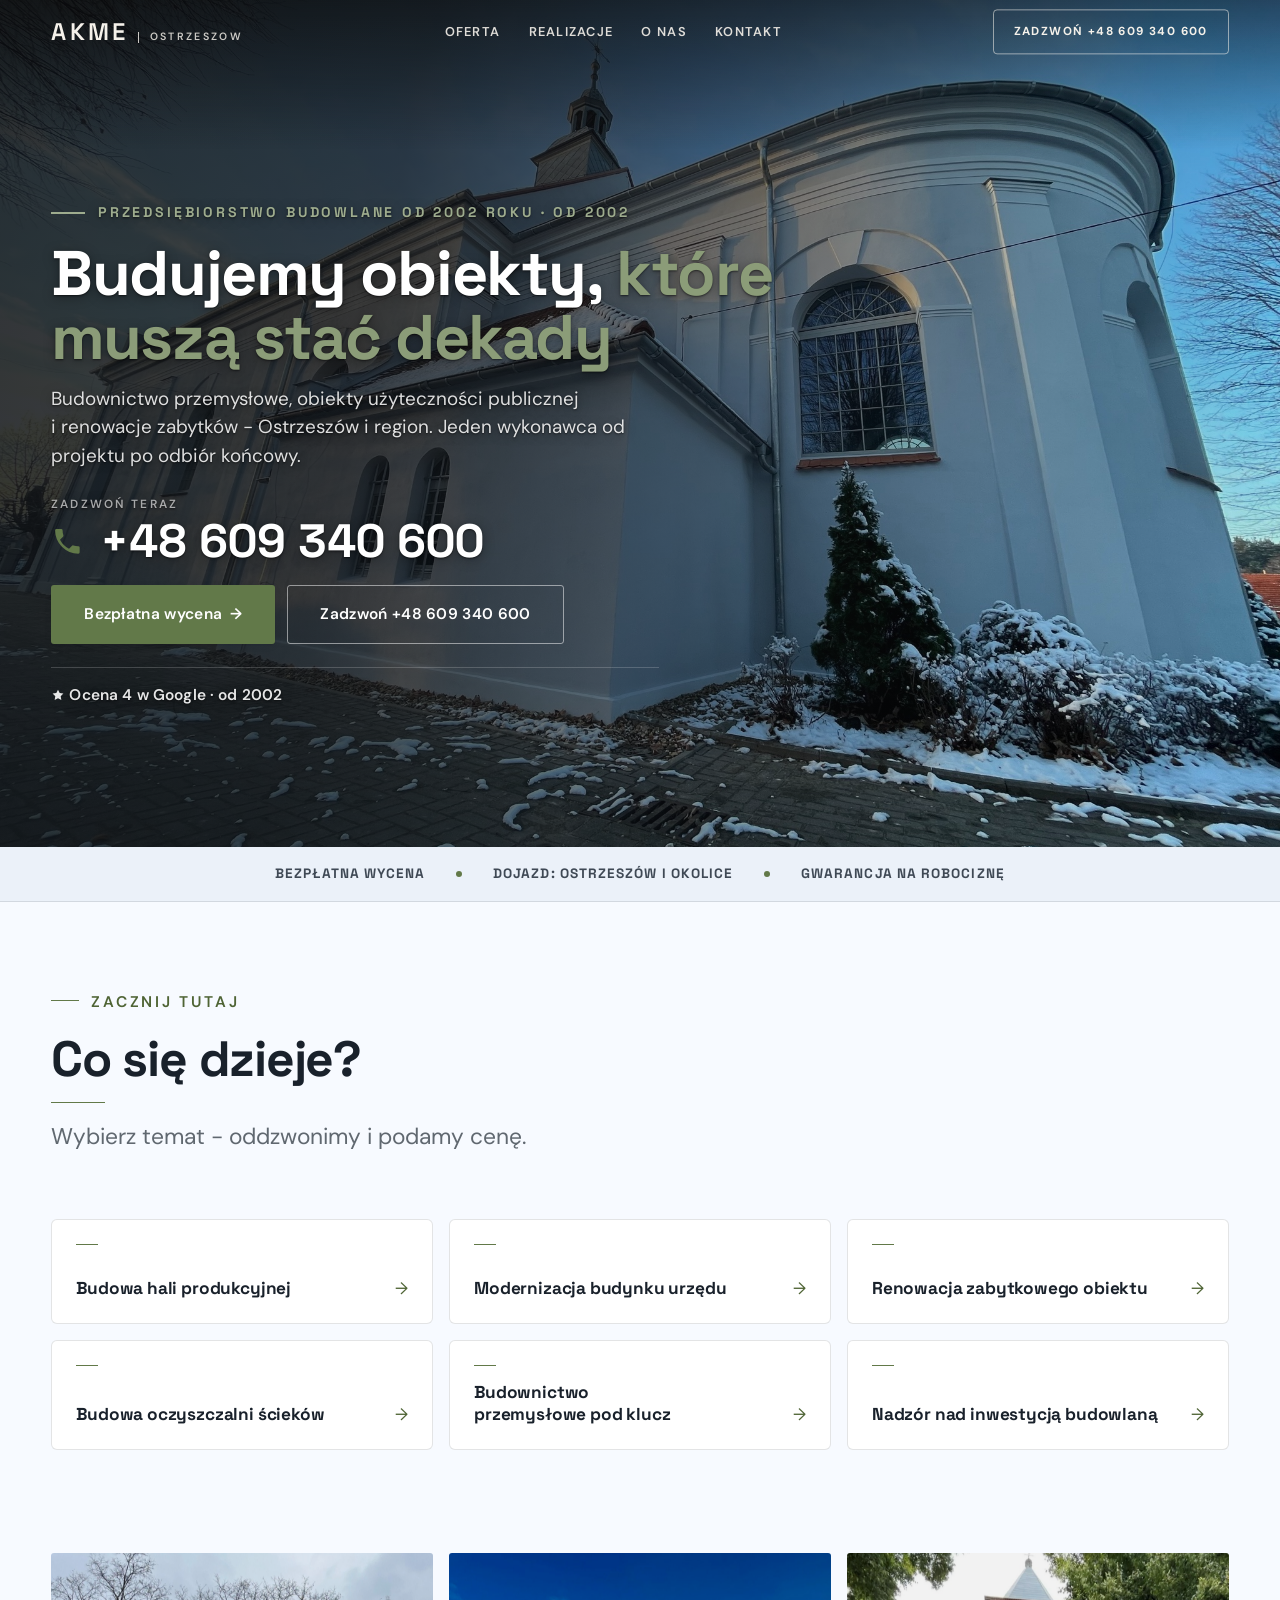
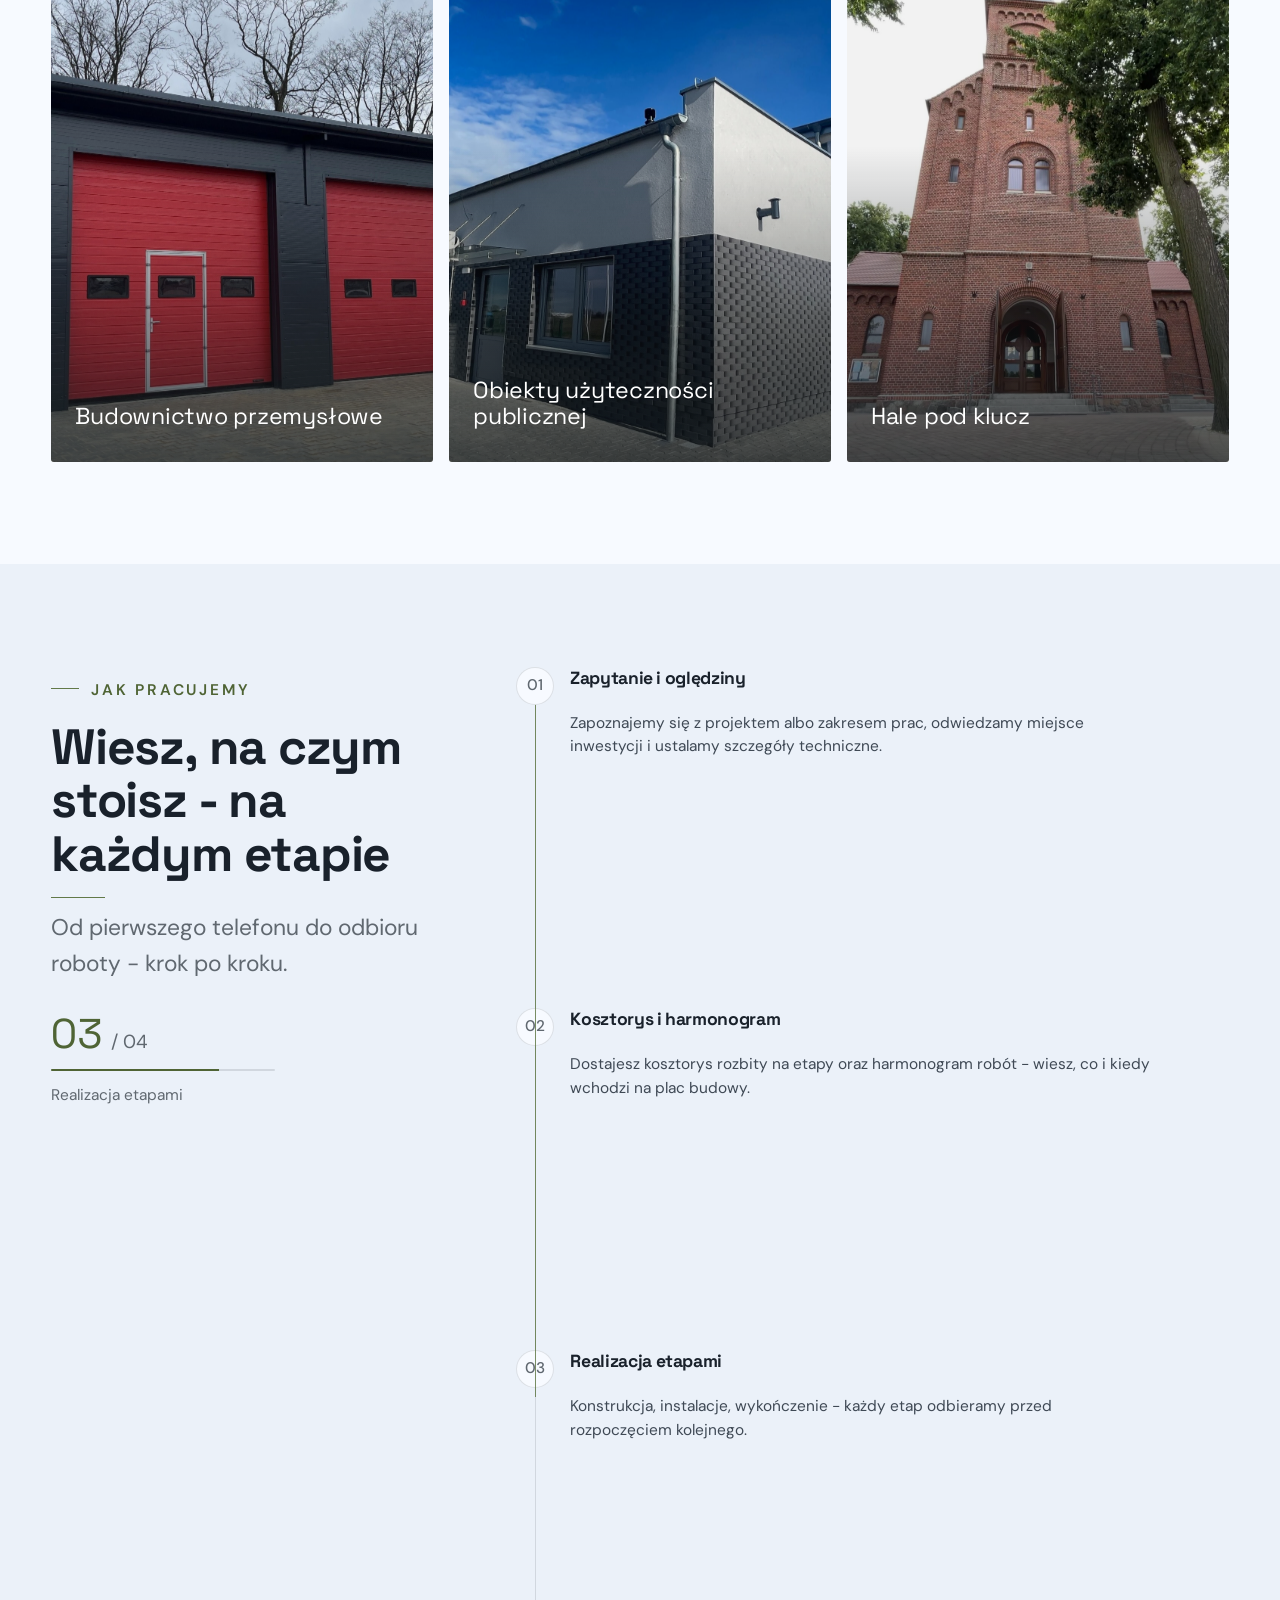
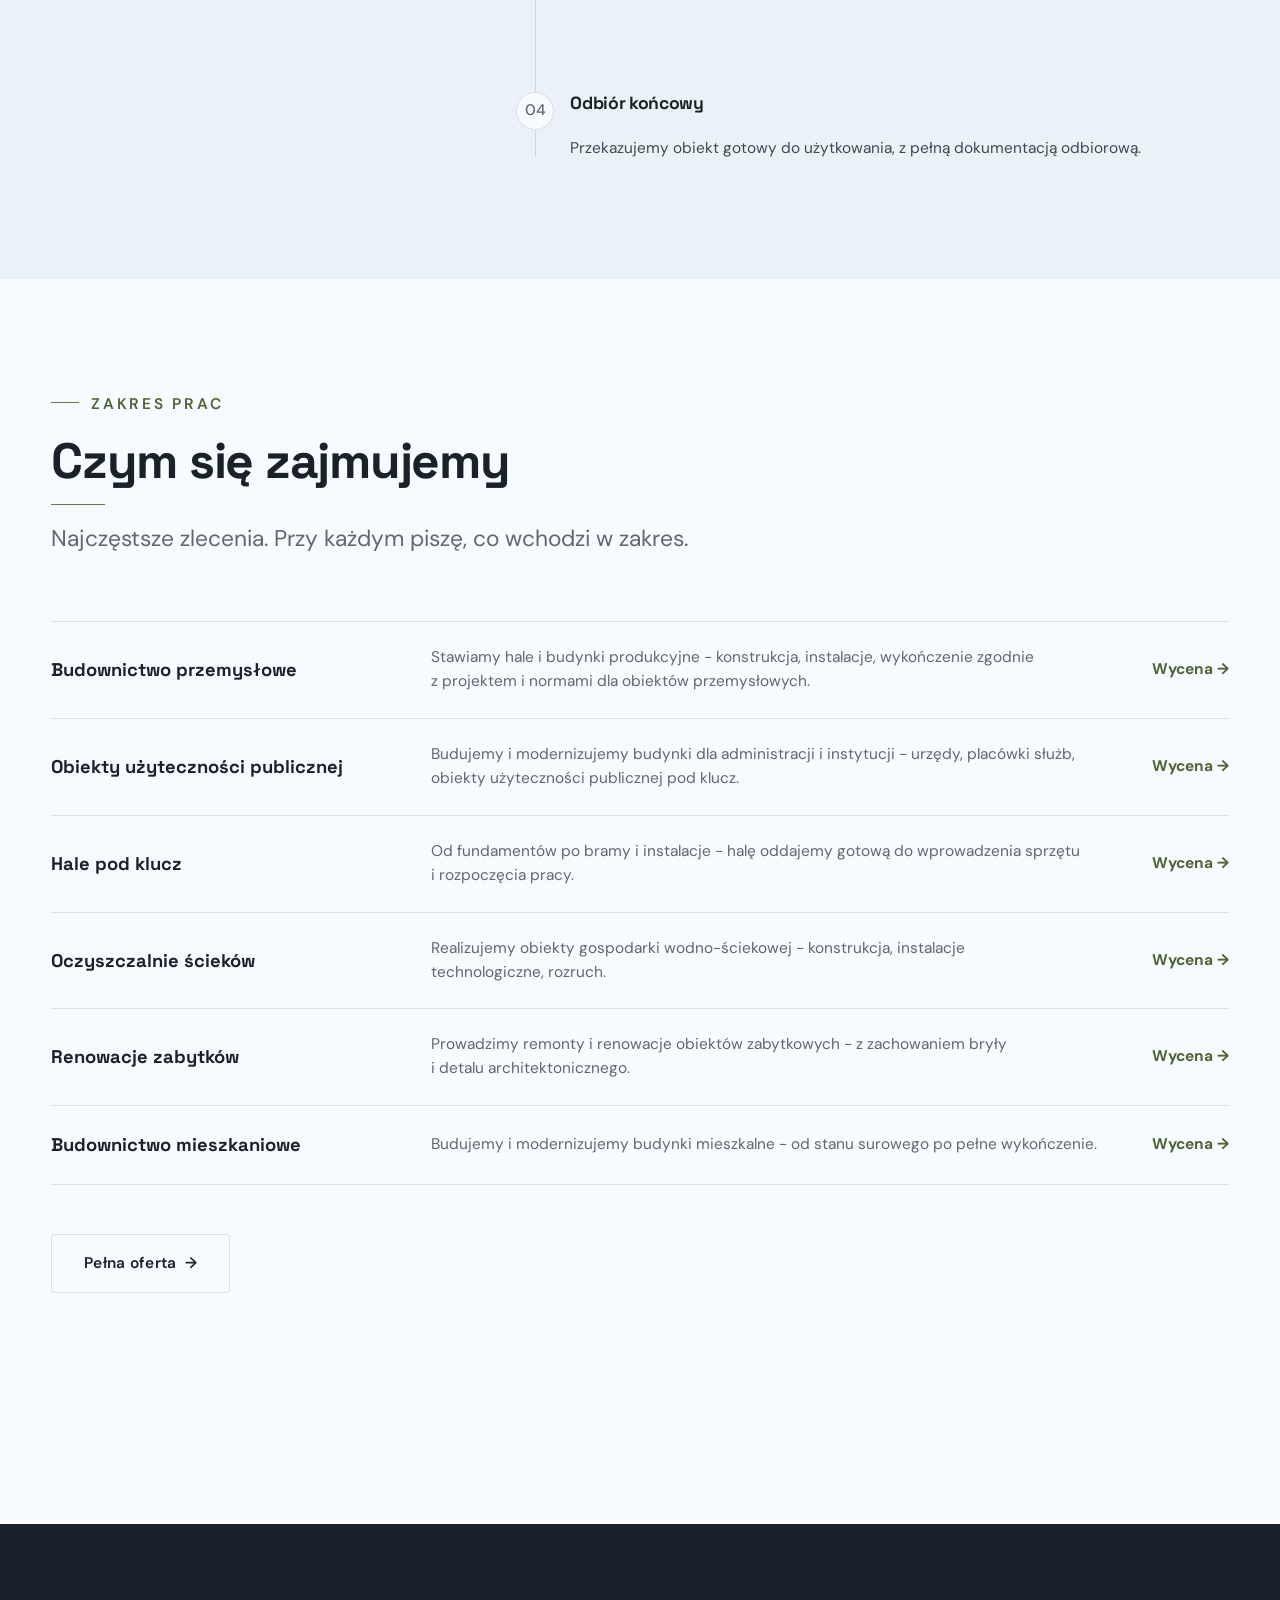
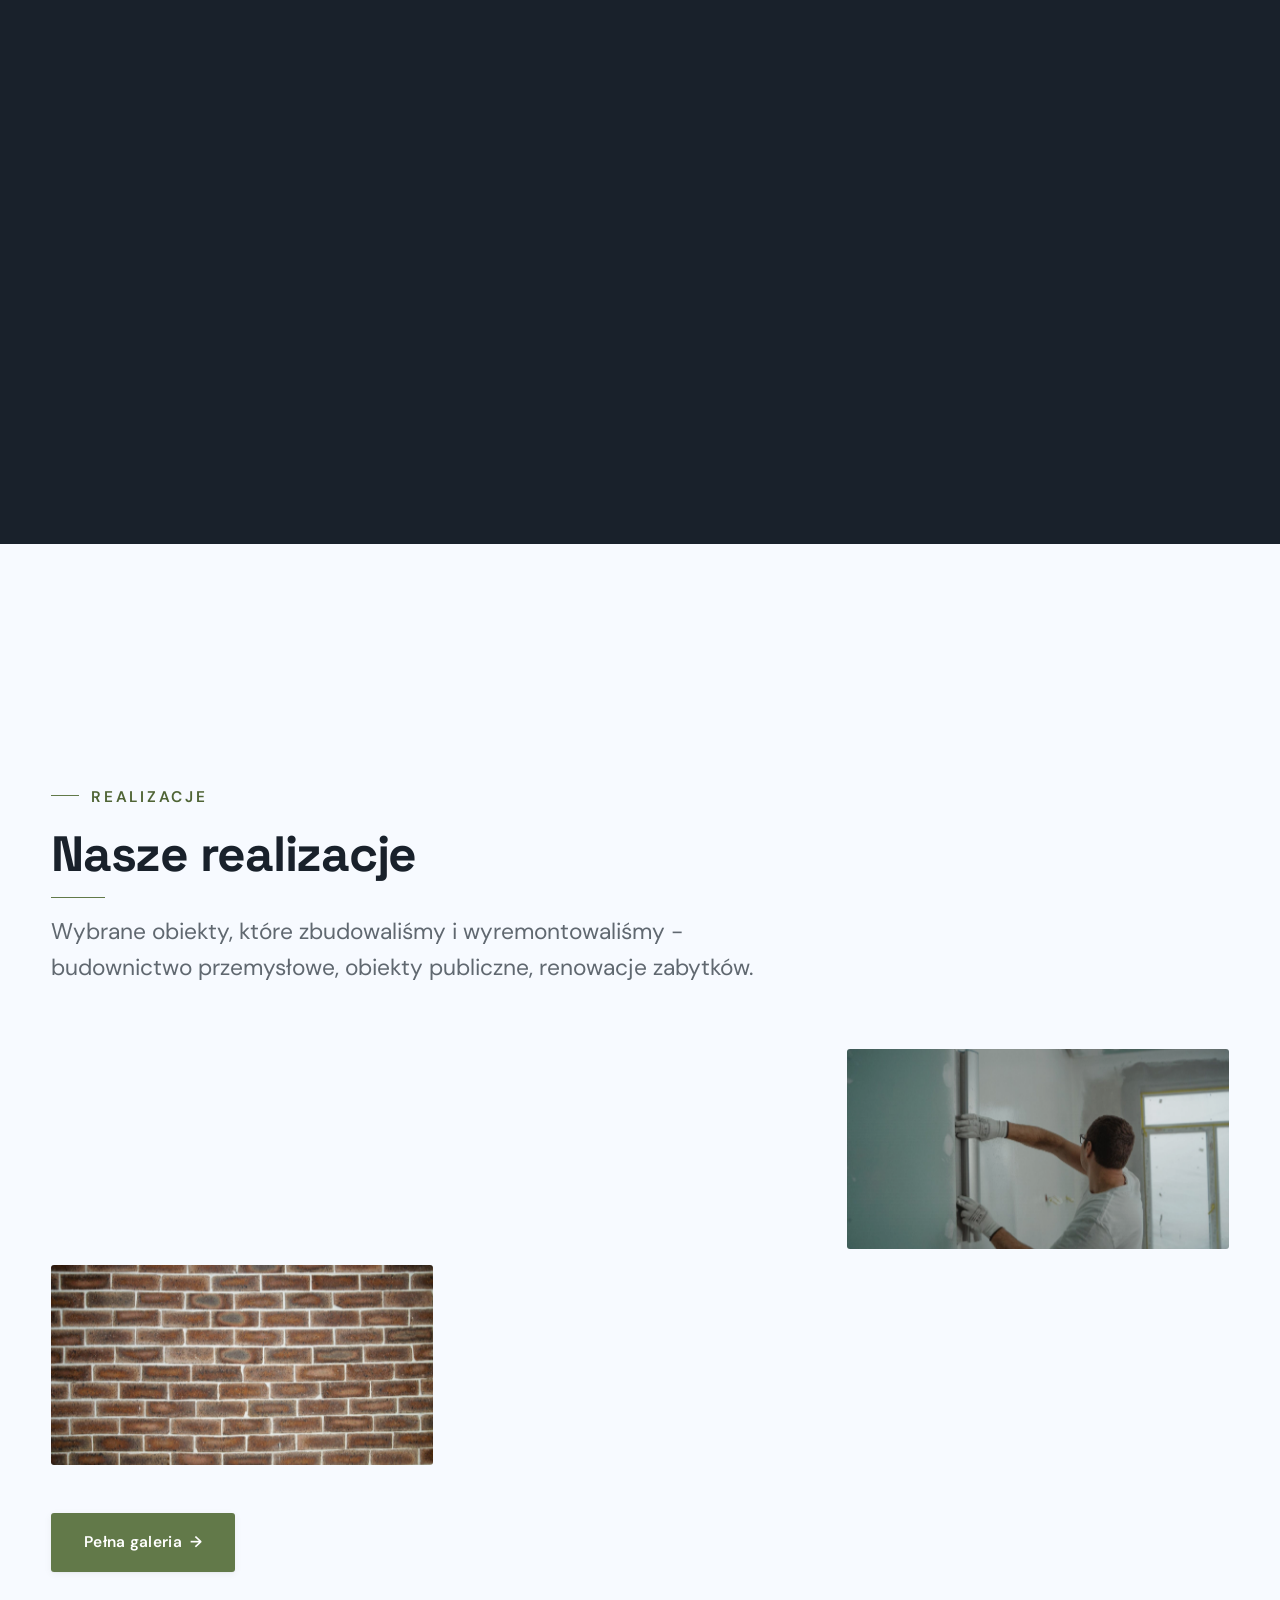
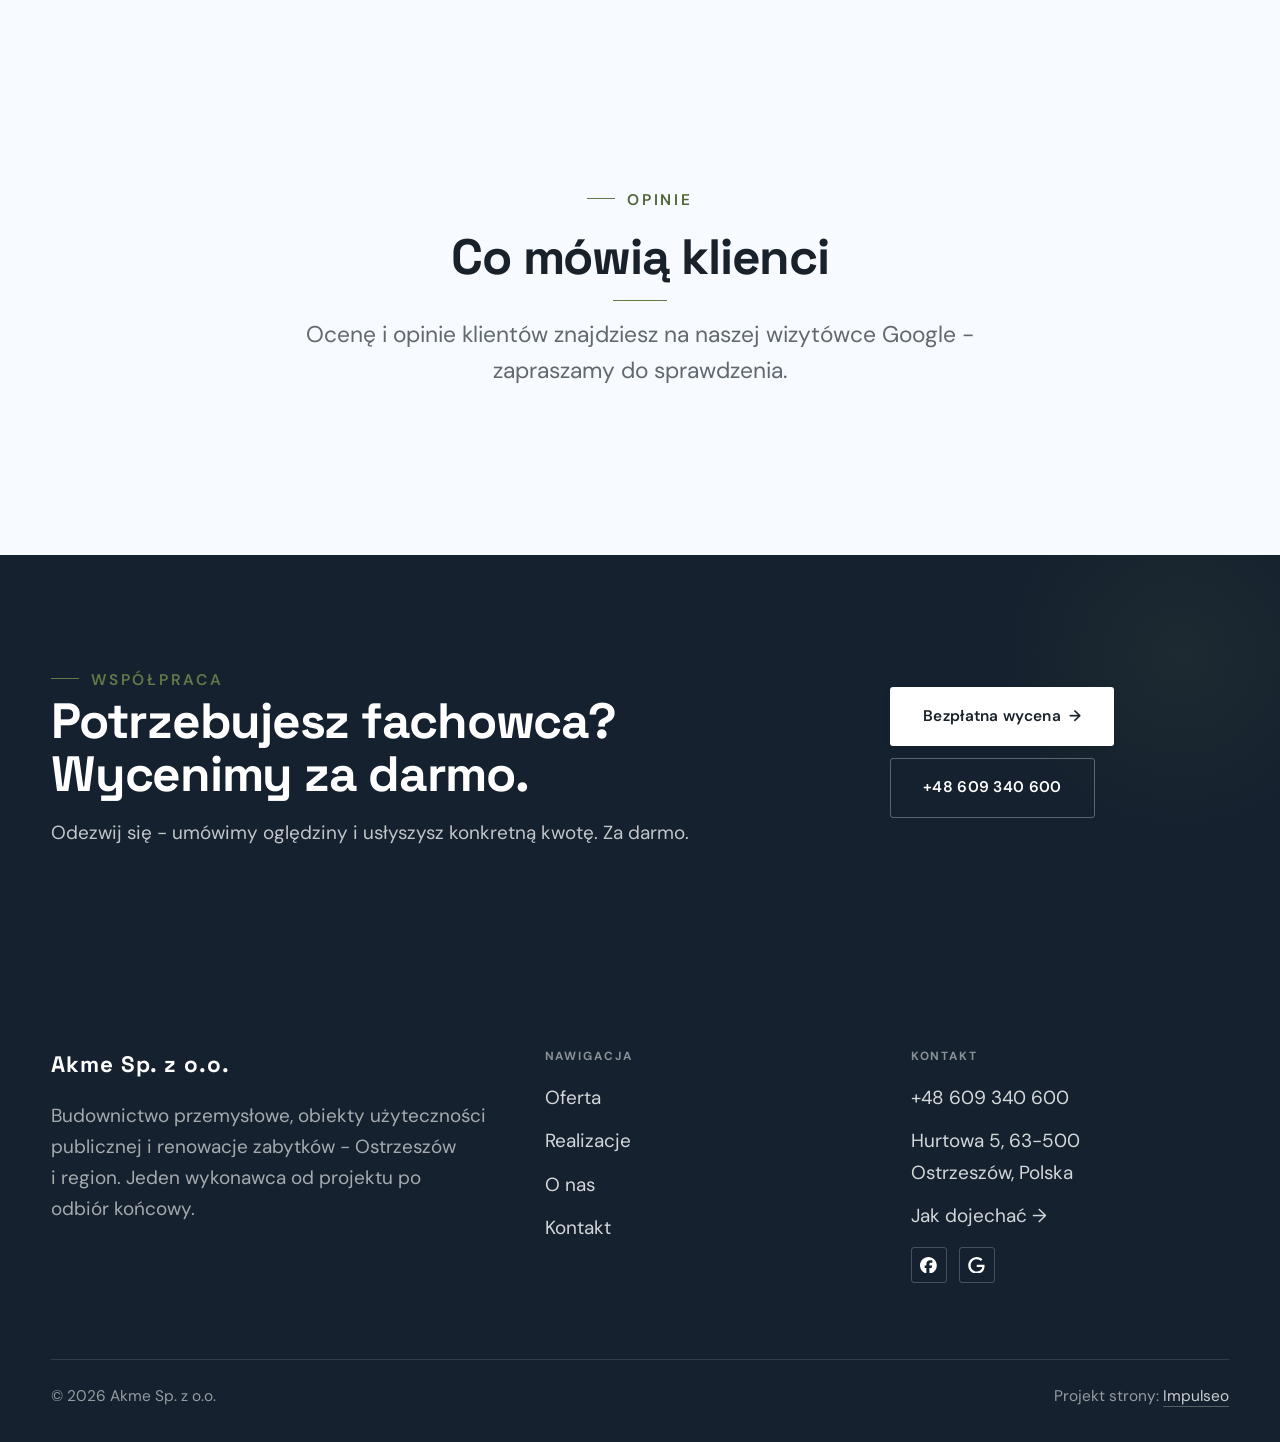
==== index.html @ 1bdeb779 "Demo Akme Sp. z o.o. - budownictwo przemysłowe i użyteczności publicznej" ====
<!DOCTYPE html>
<html lang="pl">
<head>
<meta charset="UTF-8">
<meta name="viewport" content="width=device-width, initial-scale=1.0">
<title>Akme - budownictwo przemysłowe i użyteczności publicznej · Ostrzeszów</title>
<meta name="description" content="Akme - przedsiębiorstwo budowlane w Ostrzeszowie od 2002 roku. Budownictwo przemysłowe, obiekty użyteczności publicznej, hale pod klucz, oczyszczalnie ścieków, renowacje zabytków.">
<link rel="canonical" href="https://kris20032.github.io/akme-sp-z-o-o/">
<meta name="robots" content="noindex, nofollow">
<meta property="og:type" content="website">
<meta property="og:locale" content="pl_PL">
<meta property="og:site_name" content="Akme">
<meta property="og:title" content="Akme - budownictwo przemysłowe i użyteczności publicznej · Ostrzeszów">
<meta property="og:description" content="Akme - przedsiębiorstwo budowlane w Ostrzeszowie od 2002 roku. Budownictwo przemysłowe, obiekty użyteczności publicznej, hale pod klucz, oczyszczalnie ścieków, renowacje zabytków.">
<meta property="og:url" content="https://kris20032.github.io/akme-sp-z-o-o/">
<meta property="og:image" content="https://kris20032.github.io/akme-sp-z-o-o/img/og.jpg">
<meta property="og:image:width" content="1200">
<meta property="og:image:height" content="630">
<meta name="twitter:card" content="summary_large_image">
<script type="application/ld+json">{"@context": "https://schema.org", "@type": "LocalBusiness", "name": "Akme", "url": "https://kris20032.github.io/akme-sp-z-o-o/", "telephone": "+48609340600", "image": "https://kris20032.github.io/akme-sp-z-o-o/img/og.jpg", "areaServed": "Ostrzeszów", "sameAs": ["https://maps.google.com/?cid=17194623291749790826&g_mp=Cidnb29nbGUubWFwcy5wbGFjZXMudjEuUGxhY2VzLlNlYXJjaFRleHQQAhgEIAA", "https://www.facebook.com/p/AKME-Sp%C3%B3%C5%82ka-z-oo-100067006544255/"]}</script>
<link rel="preconnect" href="https://fonts.googleapis.com">
<link rel="preconnect" href="https://fonts.gstatic.com" crossorigin>
<link href="https://fonts.googleapis.com/css2?family=Space+Grotesk:wght@500;600;700&family=DM+Sans:opsz,wght@9..40,400;9..40,500;9..40,600&display=swap" rel="stylesheet">
<link rel="stylesheet" href="assets/styles.css?v=b298bab8">
</head>
<body>

<header class="nav">
  <div class="wrap nav-inner">
    <a class="brand" href="index.html"><span class="name">Akme</span><span class="sub">Ostrzeszów</span></a>
    <nav class="nav-links">
      <a href="oferta.html">Oferta</a>
      <a href="realizacje.html">Realizacje</a>
      <a href="o-nas.html">O nas</a>
      <a href="kontakt.html">Kontakt</a>
      <a href="tel:+48609340600" class="btn btn-accent">Zadzwoń +48 609 340 600</a>
    </nav>
    <button class="nav-toggle" aria-label="Menu"><span></span><span></span><span></span></button>
  </div>
</header>

<main>
<section class="hero-fach">
  <img class="hf-photo" src="img/hero.jpg" fetchpriority="high" alt="Akme" width="2048" height="1536">
  <div class="hf-panel">
    <div class="hf-inner">
      <span class="hf-kicker">Przedsiębiorstwo budowlane od 2002 roku · od 2002</span>
      <h1 class="hf-title">Budujemy obiekty, <em>które muszą stać dekady</em></h1>
      <p class="hf-lead">Budownictwo przemysłowe, obiekty użyteczności publicznej i renowacje zabytków - Ostrzeszów i region. Jeden wykonawca od projektu po odbiór końcowy.</p>
      <a class="hf-phone" href="tel:+48609340600"><span class="hf-phone-lab">Zadzwoń teraz</span><span class="hf-phone-num"><svg class="ico-tel" width="16" height="16" viewBox="0 0 24 24" fill="none" aria-hidden="true"><path d="M6.6 10.8a15.5 15.5 0 0 0 6.6 6.6l2.2-2.2a1 1 0 0 1 1-.24 11.4 11.4 0 0 0 3.6.58 1 1 0 0 1 1 1V20a1 1 0 0 1-1 1A17 17 0 0 1 3 4a1 1 0 0 1 1-1h3.5a1 1 0 0 1 1 1c0 1.25.2 2.46.58 3.6a1 1 0 0 1-.25 1l-2.23 2.2Z" fill="currentColor"/></svg> +48 609 340 600</span></a>
      <div class="hf-actions">
        <a href="kontakt.html" class="btn btn-accent">Bezpłatna wycena <span class="arr">→</span></a>
        <a href="tel:+48609340600" class="btn btn-ghost hf-ghost">Zadzwoń +48 609 340 600</a>
      </div>
      <div class="hf-trust"><svg class="ico-star" width="14" height="14" viewBox="0 0 24 24" style="vertical-align:-2px" aria-hidden="true"><path d="M12 2.8l2.85 5.8 6.4.93-4.63 4.5 1.1 6.37L12 17.4l-5.72 3 1.1-6.37-4.63-4.5 6.4-.93L12 2.8Z" fill="currentColor"/></svg> Ocena 4 w Google · od 2002</div>
    </div>
  </div>
</section>
<section class="fach-promise">
  <div class="wrap">
    <ul class="fp-row reveal"><li>Bezpłatna wycena</li><li>Dojazd: Ostrzeszów i okolice</li><li>Gwarancja na robociznę</li></ul>
  </div>
</section>
<section class="objawy">
  <div class="wrap">
    <div class="head reveal">
      <span class="eyebrow">Zacznij tutaj</span>
      <h2>Co się dzieje?</h2>
      <p>Wybierz temat - oddzwonimy i podamy cenę.</p>
    </div>
    <div class="obj-grid">
      <a class="obj-tile reveal" href="kontakt.html"><span class="ot-row"><span class="ot-name">Budowa hali produkcyjnej</span><span class="ot-arr" aria-hidden="true">→</span></span></a>
      <a class="obj-tile reveal" href="kontakt.html"><span class="ot-row"><span class="ot-name">Modernizacja budynku urzędu</span><span class="ot-arr" aria-hidden="true">→</span></span></a>
      <a class="obj-tile reveal" href="kontakt.html"><span class="ot-row"><span class="ot-name">Renowacja zabytkowego obiektu</span><span class="ot-arr" aria-hidden="true">→</span></span></a>
      <a class="obj-tile reveal" href="kontakt.html"><span class="ot-row"><span class="ot-name">Budowa oczyszczalni ścieków</span><span class="ot-arr" aria-hidden="true">→</span></span></a>
      <a class="obj-tile reveal" href="kontakt.html"><span class="ot-row"><span class="ot-name">Budownictwo przemysłowe pod klucz</span><span class="ot-arr" aria-hidden="true">→</span></span></a>
      <a class="obj-tile reveal" href="kontakt.html"><span class="ot-row"><span class="ot-name">Nadzór nad inwestycją budowlaną</span><span class="ot-arr" aria-hidden="true">→</span></span></a>
    </div>
  </div>
</section>
<section class="gateways-band">
  <div class="wrap">
    <div class="gateways">
      <a href="oferta.html" class="gateway reveal"><img src="img/g1.jpg" alt="Budownictwo przemysłowe" loading="lazy" width="2048" height="1535" decoding="async"><span class="g-ttl">Budownictwo przemysłowe</span></a>
      <a href="oferta.html" class="gateway reveal"><img src="img/g2.jpg" alt="Obiekty użyteczności publicznej" loading="lazy" width="2048" height="1536" decoding="async"><span class="g-ttl">Obiekty użyteczności publicznej</span></a>
      <a href="oferta.html" class="gateway reveal"><img src="img/g3.jpg" alt="Hale pod klucz" loading="lazy" width="1536" height="2048" decoding="async"><span class="g-ttl">Hale pod klucz</span></a>
    </div>
  </div>
</section>
<section class="proces proces-os fachowcy">
  <div class="wrap proc-grid">
    <div class="proc-side">
      <div class="head reveal">
        <span class="eyebrow">Jak pracujemy</span>
        <h2>Wiesz, na czym stoisz - na każdym etapie</h2>
        <p>Od pierwszego telefonu do odbioru roboty - krok po kroku.</p>
      </div>
      <div class="proc-count" aria-hidden="true"><span class="pc-cur">01</span><span class="pc-all">/ 04</span></div>
      <div class="proc-bar" aria-hidden="true"><i></i></div>
      <p class="proc-now" aria-hidden="true">Zapytanie i oględziny</p>
    </div>
    <ol class="proces-line">
      <li class="reveal"><span class="pno">01</span><h3>Zapytanie i oględziny</h3><p>Zapoznajemy się z projektem albo zakresem prac, odwiedzamy miejsce inwestycji i ustalamy szczegóły techniczne.</p></li>
      <li class="reveal"><span class="pno">02</span><h3>Kosztorys i harmonogram</h3><p>Dostajesz kosztorys rozbity na etapy oraz harmonogram robót - wiesz, co i kiedy wchodzi na plac budowy.</p></li>
      <li class="reveal"><span class="pno">03</span><h3>Realizacja etapami</h3><p>Konstrukcja, instalacje, wykończenie - każdy etap odbieramy przed rozpoczęciem kolejnego.</p></li>
      <li class="reveal"><span class="pno">04</span><h3>Odbiór końcowy</h3><p>Przekazujemy obiekt gotowy do użytkowania, z pełną dokumentacją odbiorową.</p></li>
    </ol>
  </div>
</section>
<section class="fach-uslugi">
  <div class="wrap">
    <div class="head reveal">
      <span class="eyebrow">Zakres prac</span>
      <h2>Czym się zajmujemy</h2>
      <p>Najczęstsze zlecenia. Przy każdym piszę, co wchodzi w zakres.</p>
    </div>
    <ul class="fu-list">
      <li class="fu-row reveal"><div class="fu-name">Budownictwo przemysłowe</div><div class="fu-desc">Stawiamy hale i budynki produkcyjne - konstrukcja, instalacje, wykończenie zgodnie z projektem i normami dla obiektów przemysłowych.</div><a class="fu-cta" href="kontakt.html">Wycena <span class="arr">→</span></a></li>
      <li class="fu-row reveal"><div class="fu-name">Obiekty użyteczności publicznej</div><div class="fu-desc">Budujemy i modernizujemy budynki dla administracji i instytucji - urzędy, placówki służb, obiekty użyteczności publicznej pod klucz.</div><a class="fu-cta" href="kontakt.html">Wycena <span class="arr">→</span></a></li>
      <li class="fu-row reveal"><div class="fu-name">Hale pod klucz</div><div class="fu-desc">Od fundamentów po bramy i instalacje - halę oddajemy gotową do wprowadzenia sprzętu i rozpoczęcia pracy.</div><a class="fu-cta" href="kontakt.html">Wycena <span class="arr">→</span></a></li>
      <li class="fu-row reveal"><div class="fu-name">Oczyszczalnie ścieków</div><div class="fu-desc">Realizujemy obiekty gospodarki wodno-ściekowej - konstrukcja, instalacje technologiczne, rozruch.</div><a class="fu-cta" href="kontakt.html">Wycena <span class="arr">→</span></a></li>
      <li class="fu-row reveal"><div class="fu-name">Renowacje zabytków</div><div class="fu-desc">Prowadzimy remonty i renowacje obiektów zabytkowych - z zachowaniem bryły i detalu architektonicznego.</div><a class="fu-cta" href="kontakt.html">Wycena <span class="arr">→</span></a></li>
      <li class="fu-row reveal"><div class="fu-name">Budownictwo mieszkaniowe</div><div class="fu-desc">Budujemy i modernizujemy budynki mieszkalne - od stanu surowego po pełne wykończenie.</div><a class="fu-cta" href="kontakt.html">Wycena <span class="arr">→</span></a></li>
    </ul>
    <div style="margin-top:var(--space-7)" class="reveal"><a href="oferta.html" class="btn btn-ghost">Pełna oferta <span class="arr">→</span></a></div>
  </div>
</section>
<section class="stopklatka" aria-hidden="true">
  <div class="stk-bg" style="background-image:url(img/about.jpg)"></div>
</section>
<section>
  <div class="wrap">
    <div class="head reveal">
      <span class="eyebrow">Realizacje</span>
      <h2>Nasze realizacje</h2>
      <p>Wybrane obiekty, które zbudowaliśmy i wyremontowaliśmy - budownictwo przemysłowe, obiekty publiczne, renowacje zabytków.</p>
    </div>
    <div class="gallery">
      <div class="tile t-two3 reveal"><img src="img/g4.jpg" alt="Akme" loading="lazy" width="1600" height="1066" decoding="async"></div>
      <div class="tile t-third reveal"><img src="img/g5.jpg" alt="Akme" loading="lazy" width="1600" height="1066" decoding="async"></div>
      <div class="tile t-third reveal"><img src="img/g6.jpg" alt="Akme" loading="lazy" width="1600" height="1066" decoding="async"></div>
    </div>
    <div style="margin-top:var(--space-7)" class="reveal"><a href="realizacje.html" class="btn btn-accent">Pełna galeria <span class="arr">→</span></a></div>
  </div>
</section>
<section class="opinie op-fallback">
  <div class="wrap">
    <div class="head center reveal">
      <span class="eyebrow">Opinie</span>
      <h2>Co mówią klienci</h2>
      <p>Ocenę i opinie klientów znajdziesz na naszej wizytówce Google - zapraszamy do sprawdzenia.</p>
    </div>
  </div>
</section>
<section class="cta">
  <div class="wrap">
    <div class="reveal">
      <span class="eyebrow">Współpraca</span>
      <h2>Potrzebujesz fachowca? Wycenimy za darmo.</h2>
      <p>Odezwij się - umówimy oględziny i usłyszysz konkretną kwotę. Za darmo.</p>
    </div>
    <div class="cta-actions reveal">
      <a href="kontakt.html" class="btn btn-light">Bezpłatna wycena <span class="arr">→</span></a>
      <a href="tel:+48609340600" class="btn btn-ghost btn-ghost-cta">+48 609 340 600</a>
    </div>
  </div>
</section>
</main>

<footer>
  <div class="wrap">
    <div class="foot-grid">
      <div class="foot-brand">
        <div class="name">Akme Sp. z o.o.</div>
        <p>Budownictwo przemysłowe, obiekty użyteczności publicznej i renowacje zabytków - Ostrzeszów i region. Jeden wykonawca od projektu po odbiór końcowy.</p>
      </div>
      <div class="foot-col">
        <h4>Nawigacja</h4>
        <a href="oferta.html">Oferta</a>
        <a href="realizacje.html">Realizacje</a>
        <a href="o-nas.html">O nas</a>
        <a href="kontakt.html">Kontakt</a>
      </div>
      <div class="foot-col">
        <h4>Kontakt</h4>
        <a href="tel:+48609340600">+48 609 340 600</a>
        <p>Hurtowa 5, 63-500 Ostrzeszów, Polska</p>
        <a href="https://maps.google.com/?cid=17194623291749790826&g_mp=Cidnb29nbGUubWFwcy5wbGFjZXMudjEuUGxhY2VzLlNlYXJjaFRleHQQAhgEIAA" target="_blank" rel="noopener">Jak dojechać →</a>
      <div class="foot-soc">
        <a class="soc" href="https://www.facebook.com/p/AKME-Sp%C3%B3%C5%82ka-z-oo-100067006544255/" target="_blank" rel="noopener" aria-label="Facebook - Akme"><svg viewBox="0 0 24 24" aria-hidden="true" focusable="false"><path d="M9.101 23.691v-7.98H6.627v-3.667h2.474v-1.58c0-4.085 1.848-5.978 5.858-5.978.401 0 .955.042 1.468.103a8.68 8.68 0 0 1 1.141.195v3.325a8.623 8.623 0 0 0-.653-.036 26.805 26.805 0 0 0-.733-.009c-.707 0-1.259.096-1.675.309a1.686 1.686 0 0 0-.679.622c-.258.42-.374.995-.374 1.752v1.297h3.919l-.386 2.103-.287 1.564h-3.246v8.245C19.396 23.238 24 18.179 24 12.044c0-6.627-5.373-12-12-12s-12 5.373-12 12c0 5.628 3.874 10.35 9.101 11.647Z" fill="currentColor"/></svg></a>
        <a class="soc" href="https://maps.google.com/?cid=17194623291749790826&g_mp=Cidnb29nbGUubWFwcy5wbGFjZXMudjEuUGxhY2VzLlNlYXJjaFRleHQQAhgEIAA" target="_blank" rel="noopener" aria-label="Google - Akme"><svg viewBox="0 0 24 24" aria-hidden="true" focusable="false"><path d="M12.48 10.92v3.28h7.84c-.24 1.84-.853 3.187-1.787 4.133-1.147 1.147-2.933 2.4-6.053 2.4-4.827 0-8.6-3.893-8.6-8.72s3.773-8.72 8.6-8.72c2.6 0 4.507 1.027 5.907 2.347l2.307-2.307C18.747 1.44 16.133 0 12.48 0 5.867 0 .307 5.387.307 12s5.56 12 12.173 12c3.573 0 6.267-1.173 8.373-3.36 2.16-2.16 2.84-5.213 2.84-7.667 0-.76-.053-1.467-.173-2.053H12.48z" fill="currentColor"/></svg></a>
      </div>
      </div>
    </div>
    <div class="foot-bot">
      <span>© 2026 Akme Sp. z o.o.</span>
      <span>Projekt strony: <a class="foot-credit" href="https://impulseo.pl" target="_blank" rel="noopener">Impulseo</a></span>
    </div>
  </div>
</footer>
<div class="sticky-call"><a class="sc-call" href="tel:+48609340600"><svg class="ico-tel" width="16" height="16" viewBox="0 0 24 24" fill="none" aria-hidden="true"><path d="M6.6 10.8a15.5 15.5 0 0 0 6.6 6.6l2.2-2.2a1 1 0 0 1 1-.24 11.4 11.4 0 0 0 3.6.58 1 1 0 0 1 1 1V20a1 1 0 0 1-1 1A17 17 0 0 1 3 4a1 1 0 0 1 1-1h3.5a1 1 0 0 1 1 1c0 1.25.2 2.46.58 3.6a1 1 0 0 1-.25 1l-2.23 2.2Z" fill="currentColor"/></svg> Zadzwoń</a><a class="sc-quote" href="kontakt.html">Bezpłatna wycena</a></div>
<div class="demo-wazne" data-do="2026-08-25" data-cykl="3" hidden><svg class="dw-ico" width="13" height="13" viewBox="0 0 24 24" fill="none" aria-hidden="true"><circle cx="12" cy="12" r="8.6" stroke="currentColor" stroke-width="1.8"/><path d="M12 7.2V12l3.3 2" stroke="currentColor" stroke-width="1.8" stroke-linecap="round"/></svg><span class="dw-txt"></span></div>

<script src="assets/main.js"></script>
</body>
</html>
---- assets/styles.css ----
/* ============================================================
   STOLBASZ — premium, architektoniczny B2B fit-out
   Jasna paleta, zero brązu. System wg premium-web-craft.
   Projekt strony: Impulseo (impulseo.pl)
   ============================================================ */

:root{
  /* PALETA — jasna, architektoniczna, chłodna */
  --paper:#F4F6F8;          /* główne tło */
  --paper-2:#E7EBEF;        /* sekcje alternatywne (chłodny jasny szary) */
  --paper-3:#E7EBEF;        /* delikatne wypełnienia */
  --ink:#15212E;            /* tekst główny — chłodny grafit */
  --ink-soft:#243443;       /* nagłówki drugorzędne */
  --muted:#6B7785;          /* tekst poboczny */
  --line:rgba(21,33,46,.12);/* hairline */
  --accent:#E8A317;         /* stonowany petrol-slate — jedyny akcent */
  --accent-d:#C9870C;
  --accent-soft:rgba(232,163,23,.10);
  --dark:#15212E;           /* sekcje ciemne (stopka/CTA) */

  /* HOVER ZDJĘĆ — JEDEN standard dla całego silnika (decyzja K. 04.08.2026, artefakt z wariantami).
     AKTUALNE (K.+Szymon 09.08.2026, wybór z artefaktu 6 wariantów): zoom 1.05 przy 1.4s -
     przy tak długim czasie mocniejszy kadr NIE skacze, tylko „oddycha". Poprzedni standard
     (1.02 / .55s z 04.08) odbierany jako dynamiczny i szybki.
     Spoczynek lekko przygaszony, ale TYLKO tam, gdzie jest mysz (@media hover:hover) —
     na telefonie zdjęcia zostają w pełnej jasności. */
  --img-zoom:1.05;                   /* K.+Szymon 09.08: wariant F z artefaktu porównawczego */
  --img-rest:brightness(.95) saturate(.99);
  --img-hot:brightness(1.06) saturate(1.05);
  --img-dur:1.4s;                    /* K.+Szymon 09.08 (wariant F): powoli = elegancko */
  --img-ease:cubic-bezier(.16,.84,.44,1);  /* miękki ogon, efekt „oddychania" */

  /* ODSTĘPY — skala 4/8 */
  --space-1:4px; --space-2:8px; --space-3:12px; --space-4:16px; --space-5:24px;
  --space-6:32px; --space-7:48px; --space-8:64px; --space-9:96px; --space-10:128px;

  /* TYPOGRAFIA — fluid clamp() (skala podbita 16.07.2026: większe, czytelniejsze litery — uwaga Adama) */
  --text-sm:clamp(.9rem,.87rem + .12vw,1rem);
  --text-base:clamp(1.08rem,1.04rem + .18vw,1.2rem);
  --text-lg:clamp(1.24rem,1.15rem + .34vw,1.44rem);
  --text-h3:clamp(1.34rem,1.22rem + .55vw,1.66rem);
  --text-h2:clamp(2.1rem,1.66rem + 2.1vw,3.1rem);
  --text-h1:clamp(2.9rem,2.1rem + 4vw,5.1rem);

  /* PROMIENIE — architektoniczne, raczej ostre */
  --r-sm:3px; --r-md:6px; --r-lg:10px;

  /* RUCH */
  --ease:cubic-bezier(.25,.46,.45,.94); --dur:.24s;

  /* CIENIE — miękkie, warstwowe */
  --sh-sm:0 1px 2px rgba(16,24,32,.04), 0 2px 8px rgba(16,24,32,.05);
  --sh-md:0 2px 6px rgba(16,24,32,.05), 0 12px 28px -8px rgba(16,24,32,.12);
  --sh-lg:0 6px 14px rgba(16,24,32,.07), 0 26px 56px -18px rgba(16,24,32,.22);

  --hairline:1px solid var(--line);

  --font-display:'Space Grotesk','Inter',sans-serif;
  --font-body:'DM Sans','Inter',sans-serif;
}

*{box-sizing:border-box;margin:0;padding:0}
html{scroll-behavior:smooth}
body{
  font-family:var(--font-body);
  font-size:var(--text-base);
  line-height:1.65;
  color:var(--ink);
  background:var(--paper);
  -webkit-font-smoothing:antialiased;
  text-rendering:optimizeLegibility;
}
img{max-width:100%;height:auto;display:block}  /* height:auto = width/height z atrybutów trzyma proporcje (TOP#12) */
a{color:inherit;text-decoration:none}

.wrap{width:min(92%,1180px);margin-inline:auto}
section{padding-block:clamp(52px,6.5vw,96px)}

h1,h2,h3{font-family:var(--font-display);font-weight:700;line-height:1.08;letter-spacing:-.02em;color:var(--ink)}
h1{font-size:var(--text-h1);letter-spacing:-.035em}
h2{font-size:var(--text-h2);letter-spacing:-.025em}
h3{font-size:var(--text-h3)}
/* MIARA — długość wiersza. WCAG 2.2 SC 1.4.8: max 80 znaków; Butterick: 45–90.
   68ch daje realnie 72–78 znaków polskiego tekstu, czyli z zapasem pod granicą.
   Wcześniej limit miał TYLKO <p> — <li>, <blockquote> i <dd> nie miały żadnego,
   i to jedyny powód, dla którego 23 bloki na dwóch oddanych stronach jadą po
   83–106 znaków w wierszu (pomiar 07.08.2026, bramka `miara`).
   ⚠️ Listy i definicje ograniczamy TYLKO bez klasy: `ul`/`ol` z klasą to u nas
   układ (siatki kafli, menu), a nie tekst ciągły — tam miarę wyznacza układ. */
/* 60ch, nie 68ch (K. 10.08): po zmianie fontów na węższe kroje (DM Sans i spółka)
   w 68ch mieściło się ~90 znaków - bramka pikselowa słusznie zgłaszała przekroczenie
   granicy 80. Pomiar na żywej przeglądarce: 60ch = 90 znaków, 53ch = ~78 znaków, czyli normę WCAG 1.4.8. */
:root{ --miara:53ch }
p{max-width:min(100%,var(--miara))}
blockquote,
ul:not([class])>li, ol:not([class])>li,
dl:not([class])>dd{max-width:min(100%,var(--miara))}

/* ⚠️ Świadomie BEZ wyjątku `.tile p,.card p,.svc p{max-width:none}`, choć nasuwa się sam:
   te akapity BYŁY już ograniczone (stare `p{max-width:65ch}`), więc „wyjątek" nie odblokowałby
   niczego nowego — tylko ROZLUŹNIŁ stan sprzed zmiany na wszystkich demach naraz.
   `figcaption` żadna z reguł wyżej nie dotyczy, więc też nie potrzebuje zwolnienia. */

/* ŁAMANIE. `balance` wyrównuje długości wierszy w nagłówku, `pretty` pilnuje ostatniego
   wiersza akapitu, żeby nie został w nim jeden wyraz. Obsługiwane od Chrome 117 /
   Safari 17.5; starsze przeglądarki po prostu ignorują tę własność.
   `text-wrap:pretty` nie występowało dotąd ANI RAZ w silniku ani w repo klientów. */
h1,h2,h3,.lead,.lede{text-wrap:balance}
p,li,blockquote,dd{text-wrap:pretty}

.eyebrow{
  font-family:var(--font-body);
  font-size:var(--text-sm);
  font-weight:600;
  letter-spacing:.18em;
  text-transform:uppercase;
  color:var(--accent);
  display:inline-flex;align-items:center;gap:var(--space-3);
}
/* flex:none + margin-top = kreska trzyma się PIERWSZEJ linii. Wcześniej align-items:center
   centrowało ją względem całego bloku i przy zawinięciu (długi kicker typu
   „…WNĘTRZ · LESZNO · OD 2019") druga linia lądowała z brzydkim wcięciem. */
.eyebrow{align-items:flex-start}
.eyebrow>*,.eyebrow{text-wrap:balance}   /* dlugi kicker lamal sie na sierote typu samo „2019" w drugiej linii */
.eyebrow::before{content:"";width:28px;height:1px;background:var(--accent);display:inline-block;flex:none;margin-top:.62em}

.muted{color:var(--muted)}
.lead{font-size:var(--text-lg);line-height:1.55;color:var(--ink-soft);max-width:50ch}

/* ---------- BUTTONS ---------- */
.btn{
  display:inline-flex;align-items:center;gap:var(--space-2);
  font-weight:600;font-size:var(--text-sm);letter-spacing:.02em;
  padding:var(--space-4) var(--space-6);
  border-radius:var(--r-sm);
  transition:transform var(--dur) var(--ease),box-shadow var(--dur) var(--ease),background var(--dur) var(--ease);
  cursor:pointer;border:1px solid transparent;
}
.btn-accent{background:var(--accent);color:#fff;box-shadow:var(--sh-sm)}
.btn-accent:hover{background:var(--accent-d);transform:translateY(-2px);box-shadow:var(--sh-md)}
.btn-accent:active{transform:translateY(0);box-shadow:var(--sh-sm)}
.btn-ghost{background:transparent;color:var(--ink);border-color:var(--line)}
.btn-ghost:hover{border-color:var(--accent);color:var(--accent);transform:translateY(-2px)}
.btn-light{background:#fff;color:var(--ink);box-shadow:var(--sh-sm)}
.btn-light:hover{transform:translateY(-2px);box-shadow:var(--sh-md)}
.btn .arr{transition:transform var(--dur) var(--ease)}
.btn:hover .arr{transform:translateX(4px)}

/* ---------- NAV ---------- */
.nav{
  position:sticky;top:0;z-index:50;
  background:color-mix(in srgb,var(--paper) 88%,transparent);
  backdrop-filter:saturate(140%) blur(10px);
  border-bottom:var(--hairline);
}
.nav-inner{display:flex;align-items:center;justify-content:space-between;gap:var(--space-5);height:72px}
/* ANTY-NACHODZENIE (K. 05.08.2026): długa nazwa firmy + przycisk z pełnym numerem nie mieściły się w pasku
   i flex ściskał linki PONIŻEJ ich treści - "Kontakt" wchodził na ramkę "Zadzwoń +48 ...". Teraz ustępuje
   nazwa marki (skrót wielokropkiem), a menu i przycisk nigdy się nie kurczą ani nie zachodzą na siebie. */
.brand{display:flex;flex-direction:column;line-height:1;min-width:0;flex:0 1 auto}
.brand .name{font-family:var(--font-display);font-weight:800;font-size:1.35rem;letter-spacing:.04em;white-space:nowrap;overflow:hidden;text-overflow:ellipsis}
.brand .sub{font-size:.62rem;letter-spacing:.34em;text-transform:uppercase;color:var(--muted);margin-top:5px;white-space:nowrap;overflow:hidden;text-overflow:ellipsis}
.nav-links{display:flex;align-items:center;gap:var(--space-6);flex:0 0 auto}
.nav-links a{font-size:var(--text-sm);font-weight:500;color:var(--ink-soft);position:relative;padding-block:4px;white-space:nowrap;transition:color var(--dur) var(--ease)}
.nav-links a::after{content:"";position:absolute;left:0;bottom:0;width:0;height:1.5px;background:var(--accent);transition:width var(--dur) var(--ease)}
.nav-links a:hover,.nav-links a.active{color:var(--ink)}
.nav-links a:hover::after,.nav-links a.active::after{width:100%}
.nav-links .btn{padding:var(--space-2) var(--space-5)}
/* przyciski w nav: właściwy kolor (przebij .nav-links a) + bez podkreślenia */
.nav-links a.btn-accent{color:#fff}
.nav-links a.btn-ghost,.nav-links a.btn-light{color:var(--ink)}
/* CTA w pasku: NIE podkreślenie spod linków menu, ale ten sam przelatujący błysk,
   co na wszystkich innych przyciskach (zgłoszenie K. 13.08.2026 - „na hero jest efekt
   światła przechodzącego przez przycisk, na navbarze go nie ma, a mają być identyczne").
   Reguła `.nav-links a::after` jest silniejsza od `.btn::after`, więc trzeba jej
   geometrię wyzerować i wpisać połysk z nazwy - samo `display:none` gasiło efekt. */
.nav-links a.btn::after{
  display:block;content:"";position:absolute;inset:0;z-index:-1;pointer-events:none;
  inset:0;width:auto;height:auto;border-radius:inherit;   /* kasuje geometrię podkreślenia (width:0;height:1.5px) */
  background:linear-gradient(100deg,transparent 32%,rgba(255,255,255,.20) 50%,transparent 68%);
  translate:-120% 0}
@media (prefers-reduced-motion:no-preference){
  .nav-links a.btn:hover::after{translate:120% 0;transition:translate .75s var(--mt-ease,cubic-bezier(.16,.84,.44,1))}
}
.nav-toggle{display:none;background:none;border:none;cursor:pointer;flex-direction:column;gap:5px;padding:8px}
.nav-toggle span{width:24px;height:2px;background:var(--ink);transition:var(--dur)}
/* Ciasny zakres MIĘDZY menu mobilnym a pełnym pulpitem: zbijamy odstępy i nazwę marki,
   żeby wszystko zmieściło się naturalnie, zanim w ogóle dojdzie do skracania wielokropkiem. */
@media(max-width:1280px) and (min-width:921px){
  .nav-links{gap:var(--space-4)}
  .nav-links .btn{padding:var(--space-2) var(--space-4)}
  .brand .name{font-size:1.15rem}
}

/* ---------- HERO (split) ---------- */
.hero{position:relative;overflow:hidden;border-bottom:var(--hairline)}
.hero-grid{display:grid;grid-template-columns:1.05fr .95fr;gap:clamp(24px,4vw,60px);align-items:center;
  padding-block:clamp(36px,4.5vw,64px)}
.hero-copy .eyebrow{margin-bottom:var(--space-5)}
.hero-copy h1{margin-bottom:var(--space-5)}
.hero-copy .lead{margin-bottom:var(--space-7)}
.hero-actions{display:flex;flex-wrap:wrap;gap:var(--space-4)}
.hero-art{position:relative;aspect-ratio:4/3;border-radius:var(--r-lg);overflow:hidden;box-shadow:var(--sh-lg)}
.hero-art img{width:100%;height:100%;object-fit:cover}
.hero-art::after{content:"";position:absolute;inset:0;background:linear-gradient(180deg,transparent 55%,rgba(18,24,28,.28))}
.hero-badge{position:absolute;left:var(--space-5);bottom:var(--space-5);z-index:2;
  background:rgba(252,252,251,.94);backdrop-filter:blur(4px);
  border-radius:var(--r-md);padding:var(--space-4) var(--space-5);box-shadow:var(--sh-md);max-width:78%}
.hero-badge strong{display:block;font-family:var(--font-display);font-size:1rem;letter-spacing:-.01em}
.hero-badge span{font-size:var(--text-sm);color:var(--muted)}

/* ---------- HERO duży / kinowy (strona główna) ---------- */
.hero-cine{position:relative;min-height:clamp(560px,82vh,840px);min-height:clamp(560px,82svh,840px);display:flex;align-items:center;overflow:hidden;border-bottom:var(--hairline)}
.hero-cine>img{position:absolute;inset:0;width:100%;height:100%;object-fit:cover;z-index:0}
.hero-cine::after{content:"";position:absolute;inset:0;z-index:1;
  background:linear-gradient(95deg,rgba(13,18,23,.86) 0%,rgba(13,18,23,.64) 32%,rgba(13,18,23,.24) 62%,rgba(13,18,23,.04) 100%)}
.hero-cine .wrap{position:relative;z-index:2;padding-block:var(--space-8)}
.hero-cine .hero-copy{max-width:660px}
.hero-cine .eyebrow{color:#fff;margin-bottom:var(--space-5)}
.hero-cine .eyebrow::before{background:#fff}
.hero-cine h1{color:#fff;margin-bottom:var(--space-5);font-size:clamp(2.9rem,2rem + 4.4vw,5.2rem);text-wrap:balance}
.hero-cine .lead{color:rgba(255,255,255,.92);max-width:48ch;margin-bottom:var(--space-7)}
.hero-cine .hero-actions{display:flex;flex-wrap:wrap;gap:var(--space-4)}
/* NISKIE OKNO (laptop z dokiem i paskami przeglądarki ma ~700-780 px wysokości widoku):
   H1 do 5.2rem + długi lead nie mieściły się i przyciski wypadały POD krawędź ekranu -
   klient widział stronę bez ani jednego CTA. Skalujemy w dół, zamiast przycinać treść. */
@media(min-width:821px) and (max-height:820px){
  .hero-cine{min-height:clamp(520px,94svh,780px)}
  .hero-cine .wrap{padding-block:var(--space-6)}
  .hero-cine h1{font-size:clamp(2.2rem,1.5rem + 2.6vw,3.6rem);margin-bottom:var(--space-4)}
  .hero-cine .eyebrow{margin-bottom:var(--space-4)}
  .hero-cine .lead{margin-bottom:var(--space-5);max-width:44ch}
}
@media(max-width:680px){
  .hero-cine{min-height:clamp(520px,76vh,640px);min-height:clamp(520px,76svh,640px);align-items:flex-end}
  .hero-cine::after{background:linear-gradient(0deg,rgba(13,18,23,.9) 6%,rgba(13,18,23,.45) 55%,rgba(13,18,23,.25) 100%)}
  .hero-cine .wrap{padding-bottom:var(--space-9)}
  /* TELEFON (~90% oglądających): lead potrafił zająć 8 linii i zepchnąć CTA poza pierwszy ekran.
     Zwężamy interlinię i skalę - treści nie ucinamy, bo to ona sprzedaje. */
  .hero-cine .lead{font-size:.98rem;line-height:1.5;margin-bottom:var(--space-5)}
  .hero-cine .eyebrow{font-size:.72rem;letter-spacing:.13em;margin-bottom:var(--space-4)}
  .hero-cine .eyebrow::before{width:20px}
  .hero-cine h1{margin-bottom:var(--space-4)}
}

/* full-bleed hero variant (podstrony) */
.pagehead{position:relative;min-height:46vh;min-height:46svh;display:flex;align-items:flex-end;overflow:hidden;border-bottom:var(--hairline)}
.pagehead img{position:absolute;inset:0;width:100%;height:100%;object-fit:cover}
/* 10.08.2026 (decyzja K.): mocniejsze przyciemnienie + cień pod tekstem. Bramka mierzyła na
   nagłówkach podstron 3,38-3,43:1 przy wymaganych 4,5 — jasne zdjęcie (hala, śnieg, niebo)
   podchodziło pod biały tekst. Zdjęcia klientów są różne, więc kontrast musi dawać WARSTWA,
   a nie szczęśliwy dobór kadru. */
.pagehead::after{content:"";position:absolute;inset:0;background:linear-gradient(180deg,rgba(18,24,28,.40),rgba(18,24,28,.76))}
.pagehead .wrap{position:relative;z-index:2;padding-block:var(--space-9);color:#fff}
.pagehead h1{color:#fff;max-width:18ch;text-shadow:0 2px 16px rgba(0,0,0,.55)}
.pagehead .eyebrow{color:#fff}
.pagehead .eyebrow::before{background:#fff}
.pagehead p{color:rgba(255,255,255,.92);margin-top:var(--space-4);max-width:54ch;text-shadow:0 1px 12px rgba(0,0,0,.5)}

/* ---------- STRIP (pasek skrótów / liczby) ---------- */
.strip{background:var(--dark);color:#fff}
/* PASEK HASEŁ — standard 04.08.2026 (decyzja K.): 5 haseł w JEDNYM rzędzie, tekst WYŚRODKOWANY,
   węższe marginesy boczne niż reszta strony (pasek ma iść szerzej), równe wysokości kolumn. */
.strip .wrap{width:min(96%,1440px);display:grid;grid-template-columns:repeat(5,1fr);
  gap:var(--space-5);padding-block:var(--space-7);align-items:stretch}
.strip .item .k{font-family:var(--font-display);font-size:clamp(1.05rem,.82rem + .85vw,1.55rem);
  font-weight:800;letter-spacing:-.02em;color:#fff;line-height:1.18;text-wrap:balance}
.strip .item .v{font-size:var(--text-sm);color:rgba(255,255,255,.66);margin-top:var(--space-2);line-height:1.4}
.strip .item{border-left:2px solid var(--accent);padding-inline:var(--space-4);
  text-align:center;display:flex;flex-direction:column;justify-content:center}
/* liczba kolumn = liczba haseł, żeby ostatnie nie zostawało samo w drugim rzędzie.
   Klasę n-N nadaje multipage.py; domyślnie (bez klasy) pasek jest 5-kolumnowy. */
.strip.n-2 .wrap{grid-template-columns:repeat(2,1fr)}
.strip.n-3 .wrap{grid-template-columns:repeat(3,1fr)}
.strip.n-4 .wrap{grid-template-columns:repeat(4,1fr);gap:var(--space-6)}
.strip.n-4 .item .k{font-size:clamp(1.3rem,1rem + 1.1vw,2rem)}
.strip.n-6 .wrap{grid-template-columns:repeat(6,1fr);gap:var(--space-4)}
.strip.n-6 .item .k{font-size:clamp(.98rem,.8rem + .7vw,1.35rem)}
/* równe łamanie: zamiast "długa linia + jedno słowo" obie linie zbliżonej długości */
.strip .item .k{text-wrap:balance}

/* ---------- SECTION HEAD ---------- */
.head{max-width:48rem;margin-bottom:var(--space-8)}
.head.center{margin-inline:auto;text-align:center}
.head .eyebrow{margin-bottom:var(--space-4)}
.head h2{margin-bottom:var(--space-4)}
.head p{color:var(--muted);font-size:var(--text-lg);line-height:1.55}
.head.center p{margin-inline:auto}

/* ---------- INTRO SPLIT ---------- */
.split{display:grid;grid-template-columns:.92fr 1.08fr;gap:clamp(28px,5vw,80px);align-items:center}
.split.rev{grid-template-columns:1.08fr .92fr}
.split.rev .split-art{order:-1}
.split-art{position:relative;aspect-ratio:5/4;border-radius:var(--r-lg);overflow:hidden;box-shadow:var(--sh-lg)}
.split-art img{width:100%;height:100%;object-fit:cover}
.split-copy h2{margin-bottom:var(--space-5)}
.split-copy p+p{margin-top:var(--space-4)}
.split-copy .btn{margin-top:var(--space-6)}

/* ---------- SERVICES (zakres) ---------- */
.svc-grid{display:grid;grid-template-columns:repeat(auto-fit,minmax(280px,1fr));gap:var(--space-5)}
.svc{background:#fff;border:var(--hairline);border-radius:var(--r-md);padding:var(--space-7) var(--space-6);
  transition:transform var(--dur) var(--ease),box-shadow var(--dur) var(--ease),border-color var(--dur) var(--ease);
  position:relative;overflow:hidden}
.svc::before{content:"";position:absolute;left:0;top:0;width:3px;height:0;background:var(--accent);transition:height var(--dur) var(--ease)}
.svc:hover{transform:translateY(-4px);box-shadow:var(--sh-md);border-color:transparent}
.svc:hover::before{height:100%}
.svc .ic{font-family:var(--font-display);font-size:.8rem;font-weight:700;letter-spacing:.12em;color:var(--accent);margin-bottom:var(--space-4)}
.svc h3{margin-bottom:var(--space-3);font-size:1.22rem}
.svc p{color:var(--muted);font-size:var(--text-base);line-height:1.6}

/* big detailed service rows */
.svc-row{display:grid;grid-template-columns:.8fr 1.2fr;gap:clamp(20px,4vw,60px);align-items:center;padding-block:var(--space-8)}
.svc-row+.svc-row{border-top:var(--hairline)}
.svc-row.rev{grid-template-columns:1.2fr .8fr}
/* Naprzemienny układ wierszy oferty: co drugi wiersz ma zdjęcie po PRAWEJ.
   Było `order:-1` — martwy kod, bo zdjęcie i tak jest pierwszym dzieckiem w HTML,
   więc wszystkie wiersze wyglądały identycznie (zdjęcie zawsze z lewej), a `rev`
   zmieniało tylko szerokość kolumn. Znalezione 29.07.2026 przy różnicowaniu kierunków
   animacji (pomiar pozycji: art.mid 390/502 przy row.mid 756 — zawsze lewa strona). */
.svc-row.rev .svc-row-art{order:2}
.svc-row-art{aspect-ratio:4/3;border-radius:var(--r-md);overflow:hidden;box-shadow:var(--sh-md)}
.svc-row-art img{width:100%;height:100%;object-fit:cover}
.svc-row h3{font-size:1.5rem;margin-bottom:var(--space-4)}
.svc-row .num{font-family:var(--font-display);font-size:.85rem;font-weight:700;letter-spacing:.14em;color:var(--accent);display:block;margin-bottom:var(--space-3)}
.svc-row ul{list-style:none;margin-top:var(--space-4);display:flex;flex-direction:column;gap:var(--space-2)}
.svc-row li{position:relative;padding-left:var(--space-5);color:var(--muted);font-size:var(--text-base)}
.svc-row li::before{content:"";position:absolute;left:0;top:.62em;width:8px;height:1px;background:var(--accent)}

/* ---------- GALLERY (realizacje) ---------- */
.gallery{display:grid;grid-template-columns:repeat(12,1fr);gap:var(--space-4);grid-auto-rows:200px}
/* GALERIA MASONRY — pionowe zdjęcia (portrety beauty/wellness) bez przycinania: kolumny, height auto */
.gallery-masonry{column-count:3;column-gap:var(--space-4)}
@media(max-width:900px){.gallery-masonry{column-count:2}}
@media(max-width:560px){.gallery-masonry{column-count:1}}
.gallery-masonry .m-tile{break-inside:avoid;margin:0 0 var(--space-4);padding:0;position:relative;overflow:hidden;border-radius:var(--r-md);border:1px solid var(--line)}
.gallery-masonry .m-tile img{width:100%;height:auto;display:block}
.gallery-masonry .m-tile .cap{position:absolute;left:0;right:0;bottom:0;padding:var(--space-4);color:#fff;background:linear-gradient(0deg,rgba(0,0,0,.55),transparent);font-size:var(--text-sm)}
.gallery-masonry .m-tile .cap small{display:block;font-weight:400;opacity:.78;letter-spacing:.04em;text-transform:uppercase;font-size:.66rem;margin-top:3px}
.tile{position:relative;overflow:hidden;border-radius:var(--r-md);box-shadow:var(--sh-sm);
  transition:transform var(--dur) var(--ease),box-shadow var(--dur) var(--ease)}
.tile img{width:100%;height:100%;object-fit:cover;
  transition:transform var(--img-dur) var(--img-ease),filter var(--img-dur) var(--img-ease)}
.tile:hover{box-shadow:var(--sh-md)}
.tile .cap{position:absolute;left:0;right:0;bottom:0;padding:var(--space-5) var(--space-4) var(--space-4);
  /* mocniejszy spad + cien pod tekstem: na JASNYCH zdjeciach klienta (biale fronty, sciany)
     slaby gradient dawal kontrast ~1.5:1 zamiast wymaganych 3.6:1 (bramka wygladu, 10.08.2026) */
  background:linear-gradient(transparent 28%,rgba(18,24,28,.58) 62%,rgba(18,24,28,.93));color:#fff;
  text-shadow:0 1px 3px rgba(0,0,0,.6);
  font-size:var(--text-sm);font-weight:600;letter-spacing:.01em;
  opacity:0;transform:translateY(8px);transition:var(--dur) var(--ease)}
.tile:hover .cap{opacity:1;transform:translateY(0)}
.tile .cap small{display:block;font-weight:400;opacity:.78;letter-spacing:.04em;text-transform:uppercase;font-size:.66rem;margin-top:3px}
/* bento spans */
.t-wide{grid-column:span 6}
.t-tall{grid-column:span 6;grid-row:span 2}
.t-std{grid-column:span 6}
.t-third{grid-column:span 4}
.t-two3{grid-column:span 8}

/* ---------- TRUST / WIARYGODNOŚĆ ---------- */
.trust{background:var(--paper-2)}
.trust-grid{display:grid;grid-template-columns:repeat(auto-fit,minmax(240px,1fr));gap:var(--space-5);margin-top:var(--space-7)}
.trust-card{background:#fff;border-radius:var(--r-md);padding:var(--space-7) var(--space-6);box-shadow:var(--sh-sm);border-top:3px solid var(--accent)}
.trust-card .big{font-family:var(--font-display);font-size:clamp(1.8rem,1.3rem + 1.6vw,2.6rem);font-weight:800;letter-spacing:-.02em;color:var(--ink);line-height:1}
.trust-card h3{font-size:1.12rem;margin:var(--space-3) 0 var(--space-2)}
.trust-card p{color:var(--muted);font-size:var(--text-base);line-height:1.55}

/* ---------- CTA band ---------- */
.cta{background:var(--dark);color:#fff;position:relative;overflow:hidden}
/* telefon w CTA: na ciemnym tle biały (domyślnie), rodziny z JASNYM tłem CTA
   nadpisują to u siebie - wcześniej kolor siedział w stylu inline i wygrywał z rodziną. */
.cta .btn-ghost-cta{color:#fff;border-color:rgba(255,255,255,.3)}
.cta .wrap{display:grid;grid-template-columns:1.4fr .6fr;gap:var(--space-7);align-items:center;position:relative;z-index:2}
.cta h2{color:#fff;max-width:20ch}
.cta p{color:rgba(255,255,255,.74);margin-top:var(--space-4)}
.cta-actions{display:flex;flex-direction:column;gap:var(--space-3);align-items:flex-start}
.cta::before{content:"";position:absolute;right:-80px;top:-80px;width:360px;height:360px;border-radius:50%;
  background:radial-gradient(circle,var(--accent-soft),transparent 70%)}

/* ---------- CONTACT ---------- */
.contact-grid{display:grid;grid-template-columns:.85fr 1.15fr;gap:clamp(28px,4vw,56px);align-items:start}
.info-list{display:flex;flex-direction:column;gap:var(--space-2)}
.info-row{display:flex;gap:var(--space-4);align-items:flex-start;padding-block:var(--space-4);border-bottom:var(--hairline)}
.info-row .ic{flex:none;width:42px;height:42px;display:grid;place-items:center;border-radius:50%;
  background:var(--accent-soft);color:var(--accent);font-size:1.05rem}
.info-row .lbl{font-size:.72rem;letter-spacing:.14em;text-transform:uppercase;color:var(--muted)}
.info-row .val{font-weight:600;font-size:var(--text-base);margin-top:2px}
.info-row a.val:hover{color:var(--accent)}
.map{border:none;border-radius:var(--r-lg);box-shadow:var(--sh-md);width:100%;height:100%;min-height:380px;filter:grayscale(.2) contrast(1.02)}
.form{background:#fff;border:var(--hairline);border-radius:var(--r-lg);padding:clamp(24px,3vw,40px);box-shadow:var(--sh-sm)}
.form .fld{margin-bottom:var(--space-5)}
.form label{display:block;font-size:var(--text-sm);font-weight:600;margin-bottom:var(--space-2)}
.form input,.form textarea{width:100%;font-family:inherit;font-size:var(--text-base);color:var(--ink);
  padding:var(--space-4);border:var(--hairline);border-radius:var(--r-sm);background:var(--paper);transition:border-color var(--dur)}
.form input:focus,.form textarea:focus{outline:none;border-color:var(--accent);background:#fff}
.form textarea{resize:vertical;min-height:120px}
.form .note{font-size:var(--text-sm);color:var(--muted);margin-top:var(--space-3)}

/* ---------- FOOTER ---------- */
footer{background:var(--dark);color:#fff;padding-block:var(--space-9) var(--space-6)}
.foot-grid{display:grid;grid-template-columns:1.4fr 1fr 1fr;gap:var(--space-7);margin-bottom:var(--space-8)}
.foot-brand .name{font-family:var(--font-display);font-weight:800;font-size:1.4rem;letter-spacing:.04em}
.foot-brand p{color:rgba(255,255,255,.62);margin-top:var(--space-4);font-size:var(--text-base);max-width:38ch}
.foot-col h4{font-size:.74rem;letter-spacing:.16em;text-transform:uppercase;color:rgba(255,255,255,.5);margin-bottom:var(--space-4)}
.foot-col a,.foot-col p{display:block;color:rgba(255,255,255,.82);font-size:var(--text-base);margin-bottom:var(--space-3)}
.foot-col a:hover{color:#fff}
.foot-bot{border-top:1px solid rgba(255,255,255,.12);padding-top:var(--space-5);display:flex;justify-content:space-between;flex-wrap:wrap;gap:var(--space-3);
  font-size:var(--text-sm);color:rgba(255,255,255,.55)}
.foot-bot a:hover{color:#fff}
/* Podpis w stopce = klikalny link do impulseo.pl (31.07.2026). Ma być WIDOCZNIE klikalny,
   ale nie krzyczeć - stąd sam kolor jaśniejszy + delikatne podkreślenie na najeździe. */
.foot-bot a.foot-credit{color:rgba(255,255,255,.78);text-decoration:none;border-bottom:1px solid rgba(255,255,255,.28)}
.foot-bot a.foot-credit:hover{color:#fff;border-bottom-color:#fff}

/* ---------- REVEAL ---------- */
.reveal{opacity:0;transform:translateY(22px);transition:opacity .6s var(--ease),transform .6s var(--ease)}
.reveal.in{opacity:1;transform:none}

/* ---------- RESPONSIVE ---------- */
@media(max-width:920px){
  .hero-grid,.split,.split.rev,.svc-row,.svc-row.rev,.cta .wrap,.contact-grid,.foot-grid{grid-template-columns:1fr}
  .split.rev .split-art,.svc-row.rev .svc-row-art{order:0}
  .hero-art{aspect-ratio:16/10;max-height:420px}
  .strip .wrap,.strip.n-2 .wrap,.strip.n-3 .wrap,.strip.n-4 .wrap,.strip.n-6 .wrap{grid-template-columns:repeat(2,1fr);gap:var(--space-6)}
  .strip .item .k,.strip.n-6 .item .k{font-size:clamp(1.3rem,1.1rem + 1vw,2rem)}
  .gallery{grid-auto-rows:180px}
  .t-wide,.t-tall,.t-std,.t-third,.t-two3{grid-column:span 6}
  .t-tall{grid-row:span 1}
  .cta-actions{flex-direction:row;flex-wrap:wrap}
  .foot-grid{gap:var(--space-6)}
}
@media(max-width:680px){
  .nav-links{position:fixed;inset:72px 0 auto 0;background:var(--paper);flex-direction:column;align-items:stretch;
    gap:0;padding:var(--space-4) 6%;border-bottom:var(--hairline);box-shadow:var(--sh-md);
    transform:translateY(-120%);transition:transform var(--dur) var(--ease)}
  .nav-links.open{transform:translateY(0)}
  .nav-links a{padding-block:var(--space-4);border-bottom:var(--hairline)}
  .nav-links .btn{margin-top:var(--space-3);justify-content:center}
  .nav-toggle{display:flex}
  .strip .wrap,.strip.n-2 .wrap,.strip.n-3 .wrap,.strip.n-4 .wrap,.strip.n-6 .wrap{grid-template-columns:1fr}
  .gallery{grid-template-columns:repeat(6,1fr)}
  .foot-grid{grid-template-columns:1fr}
}
@media(prefers-reduced-motion:reduce){
  /* audyt 09.08 TOP#14: samo skrócenie duration przy animacji INFINITE = stroboskop
     (pętla .01ms miga ekranem); iteration-count:1 gasi pętlę naprawdę. Pseudoelementy
     też - tła hero (gastro/studio) animują ::before/img, blanket na * ich nie łapał. */
  *,*::before,*::after{animation-duration:.01ms!important;animation-iteration-count:1!important;animation-delay:0s!important;transition:none!important}
  .reveal{opacity:1!important;transform:none!important}
  html{scroll-behavior:auto}
}

/* ============================================================
   PREMIUM LAYER — destylat deep-researchu branż (anty-AI, spokój).
   Zmienne STOLBASZ (--accent/--ink/--paper/--line/--dark). Ruch ledwo
   zauważalny, krzywa cubic-bezier(.16,.84,.44,1); prefers-reduced-motion
   pokryte blanketem wyżej. Karty hairline zamiast cieni = #1 sygnał „nie-AI".
   ============================================================ */

/* więcej oddechu między sekcjami (liderzy: 110-130px) */
section{padding-block:clamp(64px,8vw,128px)}

/* 1) Aksamitny reveal — dłuższa, miękka krzywa zamiast „skoku" */
.reveal{transition:opacity .9s cubic-bezier(.16,.84,.44,1),transform .9s cubic-bezier(.16,.84,.44,1);will-change:opacity,transform}
/* stagger TYLKO w galerii (tam pozycja = porządek dzieci) */
.gallery .reveal:nth-child(2){transition-delay:.07s}
.gallery .reveal:nth-child(3){transition-delay:.14s}
.gallery .reveal:nth-child(4){transition-delay:.21s}
.gallery .reveal:nth-child(5){transition-delay:.28s}
.gallery .reveal:nth-child(6){transition-delay:.35s}

/* 2) Hero STATYCZNY na .hero-cine — Ken Burns CAŁKIEM WYŁĄCZONY 26.06 (3. zgłoszenie Szymona).
   GENEZA: animowanie scale na <img> hero z teksturami (cegły/framugi) re-samplinguje obraz
   klatka po klatce → na części ekranów drobne drganie/shimmer = „heroshot się trzęsie".
   translateY usunięto wcześniej, scale-only + will-change/GPU NIE wystarczyły do GWARANCJI gładkości.
   Krzysztof zażądał pewności („make sure, że błąd się nie pojawi") > efekt. Zero animacji = 0% drgania.
   Delikatny zoom zostaje TYLKO w pełnoekranowych hero gastro/studio (hg-bg/hs-bg — tło, inny
   mechanizm, chwalone, nigdy nie zgłaszane). NIE wracać do KB na .hero-cine bez realnego testu
   na sprzęcie klienta — to ryzyko regresji „trzęsienia”. */
/* BEZPIECZNY "wow" na hero = jednorazowy FADE-IN (opacity), nie zoom.
   opacity nie dotyka bitmapy → gładkie na KAŻDYM zdjęciu/ekranie/GPU, zero ryzyka migotania.
   Geometryczny ruch (scale/translate) na .hero-cine jest ZAKAZANY (bramka pilnuje). */
@keyframes heroFade{from{opacity:0}to{opacity:1}}
.hero-cine>img{transform:none;animation:heroFade 1.1s ease-out both}

/* 3) Akcentowy hairline pod nagłówkiem sekcji, który „rysuje się" przy wejściu */
.head h2{position:relative;padding-bottom:18px}
.head h2::after{content:"";position:absolute;left:0;bottom:0;height:1px;width:0;background:var(--accent);transition:width 1s cubic-bezier(.16,.84,.44,1) .15s}
.head.center h2::after{left:50%;transform:translateX(-50%)}
.head.reveal.in h2::after,.head.center.reveal.in h2::after{width:54px}

/* 4) Karty HAIRLINE zamiast cieni/zaokrągleń (najmocniejszy anty-AI detal) */
.svc{background:transparent;border:1px solid var(--line);border-radius:var(--r-sm);box-shadow:none}
.svc:hover{box-shadow:none;border-color:var(--accent);transform:translateY(-3px)}
.trust-card{background:transparent;box-shadow:none;border:1px solid var(--line);border-top:2px solid var(--accent);border-radius:var(--r-sm)}
.tile{box-shadow:none;border-radius:var(--r-sm)}
.tile:hover{box-shadow:none}

/* 5) Sticky-nav kondensuje się po przewinięciu (sygnał dopracowania) */
.nav{transition:box-shadow .4s ease,background .4s ease}
.nav.is-stuck{box-shadow:0 1px 0 var(--line),0 14px 30px -24px rgba(0,0,0,.45)}
.nav-inner{transition:height .35s var(--ease)}
.nav.is-stuck .nav-inner{height:60px}

/* 6) MANIFESTO — pełnoekranowy cytat-bohater (zastępuje generyczne „Dlaczego my") */
.manifesto{background:var(--paper-2);text-align:center}
.manifesto .wrap{max-width:60rem}
.manifesto p{font-family:var(--font-display);font-style:italic;font-size:clamp(1.6rem,1rem + 2.4vw,2.8rem);line-height:1.32;color:var(--ink-soft);margin-inline:auto;max-width:26ch;position:relative;padding-top:var(--space-8)}
.manifesto p::before{content:"";position:absolute;top:0;left:50%;transform:translateX(-50%);width:54px;height:1px;background:var(--accent)}
.manifesto p span{color:var(--accent);font-style:italic}

/* 7) GATEWAYS — 3 duże bramy-zdjęcia (zamiast paska menu usług) */
.gateways{display:grid;grid-template-columns:repeat(3,1fr);gap:var(--space-4)}
.gateway{position:relative;aspect-ratio:3/4;overflow:hidden;border-radius:var(--r-sm);display:block}
.gateway img{width:100%;height:100%;object-fit:cover;
  transition:transform var(--img-dur) var(--img-ease),filter var(--img-dur) var(--img-ease)}
.gateway::after{content:"";position:absolute;inset:0;background:linear-gradient(180deg,transparent 38%,rgba(18,24,28,.74))}
/* ===== HOVER ZDJĘĆ — jedno miejsce dla WSZYSTKICH kafli ze zdjęciem (K. 04.08.2026) ===== */
@media(hover:hover){
  .tile img,.gateway img,.m-tile img{filter:var(--img-rest)}
  .tile:hover img,
  .gateway:hover img,
  .m-tile:hover img{transform:scale(var(--img-zoom));filter:var(--img-hot)}
}
.m-tile img{transition:transform var(--img-dur) var(--img-ease),filter var(--img-dur) var(--img-ease)}
.gateway .g-ttl{position:absolute;left:0;right:0;bottom:0;z-index:2;padding:var(--space-6) var(--space-5);color:#fff;font-family:var(--font-display);font-size:1.45rem;letter-spacing:-.01em;line-height:1.15}
.gateway .g-ttl small{display:block;font-family:var(--font-body);font-size:var(--text-sm);font-weight:400;opacity:.82;letter-spacing:.03em;margin-top:5px}
@media(max-width:760px){.gateways{grid-template-columns:1fr}.gateway{aspect-ratio:16/10}}

/* 8) LOGO klienta w nagłówku (gdy podane --logo) */
/* 52px domyślnie (feedback Bartka 06.07.2026: 40px ginęło, uwaga padła 3x; ~56px sprawdzone na żywym demie anna-borowiec-makeup) */
.brand-logo{height:64px;width:auto;max-width:300px;object-fit:contain;display:block}
.nav.is-stuck .brand-logo{height:52px}
@media(max-width:680px){.brand-logo{height:46px;max-width:210px}}


/* === RWD: nagłówki na wąskich ekranach (dodane 17.07.2026 razem z fixem clamp) ===
   Po przywróceniu działania clamp() dolna granica --text-h1 (2.9rem) rozpychała
   dokument przy długich polskich słowach na telefonach. Tu ją zjeżdżamy. */
@media (max-width:560px){
  :root{
    --text-h1:clamp(1.9rem, 1.15rem + 4.4vw, 2.7rem);
    --text-h2:clamp(1.5rem, 1rem + 3vw, 2.1rem);
  }
  .hero-cine h1{font-size:clamp(1.9rem, 1.15rem + 4.4vw, 2.7rem)}
  h1,h2{overflow-wrap:break-word}
}

/* GODZINY (godziny_grid z briefu) — dzień po lewej, godziny po prawej. Wcześniej BRAK stylu
   powodował sklejenie "Poniedziałek-Piątek8:00-20:00" (dodane 2026-07-21). Neutralne dla dem bez grafiku. */
.godz{display:flex;flex-direction:column;gap:2px;max-width:440px;margin-top:8px}
.godz-row{display:flex;justify-content:space-between;align-items:baseline;gap:24px;padding:10px 0;border-bottom:1px solid var(--line)}
.godz-row:last-child{border-bottom:0}
.godz-row b{font-weight:600;color:var(--ink)}
.godz-row span{color:var(--muted);white-space:nowrap}

/* === FAQ (lekcja 08.08.2026) ===
   Sekcja faq_klinika() trafia NIE tylko do rodziny „klinika" (multipage.py: także układ FACHOWCY),
   a style leżały wyłącznie w families/klinika.css — u hydraulika/dekarza FAQ renderowało się jako
   goła lista <details> z domyślnym trójkącikiem przeglądarki (wpadka: demo Instalatorstwo Gała).
   Dlatego baza. Rodzina może to nadpisać na wierzchu. */
.faq-list{max-width:48rem;margin:var(--space-8) auto 0;display:flex;flex-direction:column;gap:var(--space-3)}
.faq-item{border:1px solid var(--line);border-radius:var(--r-md);background:var(--paper);padding:var(--space-4) var(--space-5)}
.faq-item summary{font-family:var(--font-display);font-weight:600;color:var(--ink);cursor:pointer;list-style:none;display:flex;justify-content:space-between;gap:1rem}
.faq-item summary::-webkit-details-marker{display:none}
.faq-item summary::after{content:"+";color:var(--accent-d);font-weight:700;font-size:1.2rem;line-height:1}
.faq-item[open] summary::after{content:"-"}
.faq-item p{color:var(--ink-soft);font-size:var(--text-base);line-height:1.6;margin:var(--space-3) 0 0}

/* === LICZBA OPINII PRZY SEKCJI OPINII (08.08.2026, wzorzec irismeble.pl, decyzja K.) ===
   Trzy cytaty bez kontekstu czyta się jak „firma ma trzy opinie". Ta linijka mówi wprost,
   ile ich jest naprawdę - dane i tak przychodzą z reconu i szły dotąd wyłącznie do hero.
   Baza, nie rodzina: sekcja opinii renderuje się we WSZYSTKICH układach, a style opinii
   leżą per rodzina - bez tego u części rodzin linijka byłaby gołym tekstem (ta sama pułapka
   co z FAQ wyżej). Rodzina może nadpisać na wierzchu. */
.op-meta{
  text-align:center;margin:calc(var(--space-3) * -1) 0 var(--space-6);
  color:var(--muted);font-size:var(--text-base);letter-spacing:.01em;
}
.op-meta .ico-star{color:var(--accent-d);margin-right:2px}

/* --- licznik ważności DEMA (pomysł K. 09.08) - tylko wersje pokazowe --- */
.demo-wazne{position:fixed;top:calc(var(--nav-h, 64px) + 14px);right:14px;z-index:95;
  display:inline-flex;align-items:center;gap:.45em;
  background:rgba(21,25,28,.82);color:#fff;font-size:.72rem;font-weight:600;letter-spacing:.01em;
  padding:.42em .8em .42em .62em;border-radius:999px;backdrop-filter:saturate(140%) blur(8px);
  border:1px solid rgba(255,255,255,.14);box-shadow:0 10px 24px -14px rgba(0,0,0,.6);
  pointer-events:none;
  /* NIE pokazuje się przy wejściu (K. 09.08) - wjeżdża dopiero po zejściu z hero */
  opacity:0;transform:translateY(-10px);
  transition:opacity .7s var(--ease),transform .7s var(--ease)}
.demo-wazne.is-on{opacity:1;transform:none}
.demo-wazne .dw-ico{flex:none;opacity:.85}
.demo-wazne b{font-weight:700;font-variant-numeric:tabular-nums;color:#FFD9A3}
.demo-wazne .dw-zeg{font-variant-numeric:tabular-nums;font-feature-settings:"tnum";
  opacity:.72;margin-left:.15em;letter-spacing:.01em}
.demo-wazne.is-pilne{background:rgba(150,32,28,.9);border-color:rgba(255,255,255,.2)}
.demo-wazne .dw-pilne{color:#FFE0DE}
@media(max-width:820px){.demo-wazne{top:auto;bottom:70px;right:10px}}

/* --- pasek mini-opinii pod hero (audyt 09.08 TOP#27) - tylko przy realnych recenzjach --- */
.opinie-mini{padding-block:0;border-bottom:var(--hairline)}
.opinie-mini .om-row{display:grid;grid-template-columns:repeat(3,1fr);gap:var(--space-6);padding-block:var(--space-5)}
.opinie-mini .om-item blockquote{font-size:var(--text-sm);color:var(--ink-soft);line-height:1.5;margin:0}
.opinie-mini .om-autor{display:block;margin-top:var(--space-2);font-size:.78rem;font-weight:600;color:var(--muted);letter-spacing:.04em}
@media(max-width:820px){.opinie-mini .om-row{grid-template-columns:1fr;gap:var(--space-4)}
  .opinie-mini .om-item:nth-child(n+3){display:none}}

/* --- AKCENT-TEKST (audyt 09.08 TOP#11/12, decyzja K.) ---------------------------
   Kolor firmowy jest jasny, dopóki nie musi być literą. --accent zostaje żywy
   (kreski, przyciski, pasek haseł); litera akcentowa na JASNYM tle bierze
   --accent-text (dokleja palette_auto; domyślnie accent-d). Tylko color -
   border/background/pseudo zostają żywe. Ciemna sekcja CTA = wyjątek. */
:root{--accent-text:var(--accent-d)}
.eyebrow, .svc .ic, .svc-row .num, .info-row .ic, .info-row a.val:hover,
.manifesto p span, .faq-item summary::after, .op-meta .ico-star, .op-star,
.fu-cta, .obszar-list li:hover, .btn-ghost:hover, .nav.nav-solid .brand .sub,
.proces-os .pc-cur, .os-on .proces-os .proces-line > li.os-done .pno { color:var(--accent-text) }
.cta .eyebrow { color:var(--accent) }

/* --- dostępność (audyt 09.08 TOP#23, podzbiór bezpieczny) --- */
html{scroll-padding-top:84px}                       /* kotwice nie chowają się pod sticky-nav */
:focus-visible{outline:2px solid var(--accent-text);outline-offset:2px}  /* widoczny fokus tylko z klawiatury */
main{display:block}

/* --- kafelek „Zobacz opinie w Google" (K. 09.08) - znak marki zamiast gołego linku --- */
.op-meta{text-align:center;max-width:none;margin-inline:auto}
.op-google{display:inline-flex;align-items:center;gap:.6em;
  padding:.62em 1.15em;border:1px solid var(--line);border-radius:999px;
  background:var(--paper);color:var(--ink);font-size:var(--text-sm);font-weight:600;
  transition:border-color var(--dur) var(--ease),box-shadow var(--dur) var(--ease),transform var(--dur) var(--ease)}
.op-google .op-g-ico{flex:none}                        /* oficjalny 4-kolorowy znak Google */
.op-google .arr{transition:transform var(--dur) var(--ease)}
.op-google:hover{border-color:var(--accent);box-shadow:var(--sh-sm);transform:translateY(-1px)}
.op-google:hover .arr{transform:translateX(3px)}

/* ============================================================
   HOVER KART I KAFLI - JEDEN STANDARD DLA WSZYSTKICH RODZIN (K. 10.08:
   „każde demo ma wyglądać tak premium"). Wcześniej premium-hover miała tylko
   rodzina fachowców (.fu-row), reszta rodzin renderowała karty bez reakcji.
   Zasada ta sama: reakcja NATYCHMIAST (0s), gaśnięcie łagodne; ledwie widoczne
   tło, kreska akcentu z lewej, strzałka rusza. Zero cieni-poduszek.
   ⛔ Świadomie POMIJAMY kafle ze zdjęciem (.tile/.gateway/.m-tile) - tam działa
   już zoom 1.05/1.4s i dokładanie ramek by go zabiło.
   ============================================================ */
.card, .svc, .gateway-txt, .menu-cat, .prod-card, .pak-card, .faq-item, .obj-tile{
  position:relative;transition:background .22s ease-out,border-color .22s ease-out}
.card::before, .menu-cat::before, .prod-card::before, .pak-card::before{
  content:"";position:absolute;left:0;top:0;bottom:0;width:3px;background:var(--accent);
  transform:scaleY(0);transform-origin:top;transition:transform .09s ease-out;border-radius:2px}
@media(hover:hover){
  .card:hover, .svc:hover, .menu-cat:hover, .prod-card:hover, .pak-card:hover{
    background:color-mix(in srgb,var(--accent) 9%,transparent);
    border-color:color-mix(in srgb,var(--accent) 45%,var(--line));
    transition-duration:0s}
  .card:hover::before, .menu-cat:hover::before,
  .prod-card:hover::before, .pak-card:hover::before{transform:scaleY(1)}
  .card:hover .arr, .svc:hover .arr, .menu-cat:hover .arr{transform:translateX(.3rem)}
}
.card .arr, .svc .arr, .menu-cat .arr{display:inline-block;transition:transform .1s ease-out}

/* ============================================================
   PLAKIETKA OPINII GOOGLE (K. 13.08.2026, wzór od Marcelego)
   Jedna forma we WSZYSTKICH układach hero (hg/hk/hs/ha/hd/tb/kt) zamiast
   gołego tekstu „★ Ocena 4,4 w Google · 7 opinii". Cudza ocena to najmocniejszy
   dowód zaufania na stronie - ma wyglądać jak odznaka, nie jak podpis.
   Tło i obwódka liczone z KOLORU TEKSTU, więc ta sama plakietka działa na
   ciemnym zdjęciu (biały napis → jasna mgiełka) i na jasnej sekcji (ciemny
   napis → delikatny szary). Zero osobnych wariantów do utrzymania.
   ============================================================ */
.g-badge{
  display:inline-flex;align-items:center;gap:.62em;
  padding:.52em 1em;border-radius:999px;
  background:color-mix(in srgb,currentColor 8%,transparent);
  border:1px solid color-mix(in srgb,currentColor 20%,transparent);
  -webkit-backdrop-filter:blur(6px);backdrop-filter:blur(6px);
  font-size:.98rem;line-height:1;font-weight:500;letter-spacing:.01em;
  white-space:nowrap;vertical-align:middle;max-width:100%}
.g-badge .gb-ico,.g-badge .gb-stars{flex:none}
.g-badge .gb-ocena{font-weight:700;font-size:1.08em;letter-spacing:.01em}
.g-badge .gb-txt{opacity:.92}
@media(max-width:560px){
  .g-badge{gap:.45em;padding:.45em .8em;font-size:.86rem}
  .g-badge .gb-stars{width:62px;height:12.4px}
  .g-badge .gb-ico{width:16px;height:16px}
}

/* === rodzina: fachowcy === */
/* ============================================================
   RODZINA: FACHOWCY (hydraulik/elektryk/remont/brukarstwo/ogrodzenia)
   Doklejane NA WIERZCH base.css. Dziedziczy paletę/fonty skórki (trade/elektryk).
   Filozofia: telefon-bohater + zaufanie + „bezpłatna wycena". Spokój, nie krzyk.
   (count-up i podwójny iframe mapy świadomie pominięte - krytyka blueprintu.)
   ============================================================ */

/* --- PROCES - oś „jak pracujemy" (podpis rodziny, czego nie ma w meblach) --- */
.proces{background:var(--paper-2)}
.proces-line{list-style:none;display:grid;grid-template-columns:repeat(4,1fr);gap:var(--space-5);position:relative;margin:0;padding:0}
.proces-line li{position:relative;padding-top:var(--space-7)}
.proces-line li::before{content:"";position:absolute;top:14px;left:0;right:0;height:1px;background:var(--line)}
.proces-line li:last-child::before{right:50%}
.proces-line li:first-child::before{left:50%}
.proces-line li::after{content:"";position:absolute;top:9px;left:calc(50% - 6px);width:11px;height:11px;border-radius:50%;background:var(--accent);box-shadow:0 0 0 4px var(--paper-2)}
.proces-line .pno{font-family:var(--font-display);font-weight:800;font-size:1.5rem;color:var(--accent);letter-spacing:-.02em;display:block;margin-bottom:var(--space-3);text-align:center}
.proces-line h3{font-size:1.1rem;margin-bottom:var(--space-2);text-align:center}
.proces-line p{color:var(--muted);font-size:var(--text-sm);line-height:1.5;text-align:center;max-width:26ch;margin-inline:auto}
@media(max-width:820px){
  .proces-line{grid-template-columns:1fr;gap:0}
  .proces-line li{padding:var(--space-5) 0 var(--space-5) var(--space-7)}
  .proces-line li::before{left:5px;right:auto;top:0;bottom:0;width:1px;height:auto}
  .proces-line li:first-child::before,.proces-line li:last-child::before{left:5px;right:auto}
  .proces-line li::after{top:var(--space-6);left:0}
  .proces-line .pno,.proces-line h3,.proces-line p{text-align:left;margin-inline:0}
}

/* --- OBSZAR DZIAŁANIA - lokalność (chipy z REALNEGO miasta, bez drugiego iframe) --- */
.obszar .head{text-align:center;margin-inline:auto}
.obszar .head .eyebrow{justify-content:center}
.obszar-list{list-style:none;display:flex;flex-wrap:wrap;justify-content:center;gap:var(--space-3);margin:0;padding:0;max-width:60rem;margin-inline:auto}
.obszar-list li{border:1px solid var(--line);border-radius:999px;padding:var(--space-2) var(--space-5);
  font-size:var(--text-sm);font-weight:600;color:var(--ink-soft);transition:border-color .24s var(--ease),color .24s var(--ease)}
.obszar-list li:hover{border-color:var(--accent);color:var(--accent)}
.obszar-list li.is-home{background:var(--accent);border-color:var(--accent);color:#fff}

/* --- STICKY-CALL - dolny pasek mobile (najważniejszy konwerter tej rodziny) --- */
.sticky-call{display:none}
@media(max-width:820px){
  .sticky-call{display:grid;grid-template-columns:1fr 1fr;gap:1px;position:fixed;left:0;right:0;bottom:0;z-index:90;
    background:var(--line);box-shadow:0 -6px 20px -10px rgba(0,0,0,.4);padding-bottom:env(safe-area-inset-bottom,0px);transition:transform .25s ease,opacity .25s ease}
  .sticky-call.schowany{transform:translateY(110%);opacity:0;pointer-events:none}
  .sticky-call a{padding:15px 8px;text-align:center;font-weight:700;font-size:.95rem;letter-spacing:.01em}
  .sc-call{background:var(--accent);color:#fff}
  .sc-quote{background:var(--paper);color:var(--ink)}
  body{padding-bottom:calc(64px + env(safe-area-inset-bottom,0px))}
}

/* --- Blok „Awaria? Dzwoń” (opcjonalny, hydraulik/elektryk) --- */
.awaria{background:var(--dark);color:#fff}
.awaria .wrap{display:flex;flex-wrap:wrap;align-items:center;justify-content:space-between;gap:var(--space-5);padding-block:var(--space-7)}
.awaria h3{color:#fff;font-size:clamp(1.3rem,1rem + 1.2vw,1.8rem)}
.awaria p{color:rgba(255,255,255,.72);margin-top:var(--space-2)}
.awaria .btn-accent{white-space:nowrap}

/* === CERTYFIKATY / CZYM PRACUJEMY (gated: renderuje sie tylko gdy brief poda certy/marki/gwarancja) - mocny lever dla dekarzy === */
.auto-marki .marki-list{display:flex;flex-wrap:wrap;justify-content:center;gap:clamp(.8rem,2.5vw,1.6rem);list-style:none;margin:var(--space-7) 0 0;padding:0}
.auto-marki .marki-list li{font-family:var(--font-display);text-transform:uppercase;letter-spacing:.12em;font-weight:600;
  font-size:clamp(.82rem,1.5vw,1rem);color:var(--ink-soft);padding:.5rem 1rem;border:1px solid var(--line);border-radius:var(--r-sm)}
.marki-gwar{text-align:center;color:var(--muted);font-size:var(--text-sm);margin-top:var(--space-6)}

/* ============================================================
   FAZA 3 - OSOBNY UKŁAD FACHOWCY (research wf_e4ed63db + krytyka z policzonym WCAG). Doklejane na wierzch.
   Tożsamość: ZAUFANIE + DUŻY TELEFON + DOWÓD. Dwublok hero (zdjęcie | lity panel), bezpośrednio, solidnie.
   ============================================================ */

/* --- P0 KONTRAST: bursztyn jako TEKST na jasnym = 2.0 FAIL (policzone). Naprawy (bursztyn->ciemny tekst / ink). --- */
.btn-accent{color:#14171c}                                  /* bursztyn + ciemny tekst = 8.28 PASS */
.sticky-call .sc-call{color:#14171c}                        /* sticky bursztyn + ciemny tekst */
.obszar-list li.is-home{background:var(--ink);border-color:var(--ink);color:#fff}  /* było bursztyn+biel 2.17 -> ink+biel 16.29 */
.proces-line .pno{color:var(--ink-soft)}                    /* numery procesu: było bursztyn 2.0 -> ink-soft (czytelne); kropka osi zostaje bursztyn (grafika) */

/* --- Ikona telefonu (uzywana w hero hf-phone-num; nav styluje silnik NAV NOBU) --- */
.ico-tel{vertical-align:-2px;margin-right:.3em}

/* === HERO FACHOWCY — WARIANT A „PEŁNY EKRAN" (wybór K. 27.07.2026; zastąpił dwublok 46%/54%).
   Powód zmiany: stary dwublok nie dobijał do końca ekranu (zostawał pusty pas nad promise-bar),
   zdjęcie było ucięte w wąski pasek, a dowód (ocena/gwarancja) siedział dopiero niżej w trust-bar.
   Teraz: zdjęcie na pełny ekran + gradient od lewej (tekst czytelny NIE przez wycięty panel,
   tylko przez policzony overlay), gigant-telefon, dowód w pierwszym ekranie.
   Zdjęcie zostaje PIERWSZYM dzieckiem sekcji (blur-guard + mobilny fallback). STATYCZNE, bez Ken Burns.
   Poprzednia wersja: fachowcy.css.bak-20260727-201952-przed-heroA === */
.hero-fach{position:relative;isolation:isolate;display:flex;align-items:center;
  min-height:clamp(560px,92vh,900px);min-height:clamp(560px,92svh,900px)}
.hf-photo{position:absolute;inset:0;width:100%;height:100%;object-fit:cover;display:block;
  background:var(--dark);z-index:-2}                          /* EAGER, bez animacji (zero janku) */
/* Gradient trzyma ciemno DO ~62% szerokości, bo dotąd sięga najdłuższa linia tekstu (.hf-inner 46rem).
   Wcześniejsza wersja jaśniała już od 34% i końcówki linii lądowały na jasnym tle. */
/* 08.08.2026 (lekcja 2026-08-08-010, K.: „czemu hero jest takie ciemne?"): zasłona rozjaśniona.
   Poprzednio 0.95→0.26 przykrywało CAŁY kadr i zdjęcie było ledwo widoczne — a lekcja 2026-08-06-004
   mówi wprost: „nigdy pełne przyciemnienie zdjęcia, zabija kadr". Teraz ciemno tylko POD TEKSTEM
   (lewa część, gdzie stoi .hf-inner), prawa strona prawie odsłonięta. Czytelność napisów dokłada
   text-shadow niżej — cień zamiast koca na całym zdjęciu. */
.hero-fach::after{content:"";position:absolute;inset:0;z-index:-1;
  background:linear-gradient(102deg,rgba(14,17,21,.86) 0%,rgba(14,17,21,.78) 30%,rgba(14,17,21,.52) 55%,rgba(14,17,21,.2) 78%,rgba(14,17,21,.06) 100%)}
/* Cień pod napisami hero — pozwala trzymać zasłonę lekką, a tekst nadal czytelny na jaśniejszym kadrze. */
.hf-kicker,.hf-title,.hf-lead,.hf-phone,.hf-trust{text-shadow:0 1px 2px rgba(0,0,0,.55),0 2px 12px rgba(0,0,0,.35)}
.hf-panel{width:min(92%,1180px);margin-inline:auto;color:#fff;   /* ta sama miara co .wrap w base.css */
  padding:clamp(6.5rem,13vh,9rem) 0 clamp(2.6rem,6vh,3.6rem)}
.hf-inner{max-width:46rem}
/* Akcent SKÓRKI rozjaśniony do czytelności na ciemnym tle. NIE hardkodować bursztynu:
   każda skórka ma swój akcent (elektryk=niebieski, dach=czerwony...), a stały kolor rozjeżdżał
   się z przyciskami. Pierwsza deklaracja = fallback dla przeglądarek bez color-mix.
   Dwa poziomy, bo WCAG stawia różne progi: --accent-lit dla MAŁEGO tekstu (kicker, próg 4.5:1;
   62% daje 7.5 na tle hero), --accent-strong dla DUŻEGO (akcent w H1, próg 3:1; 74% daje 6.1
   i jest wyraźnie widoczny - przy 62% ginął i wyglądał po prostu na biały). Policzone, nie na oko. */
.hero-fach{--accent-lit:rgba(255,255,255,.92);--accent-strong:rgba(255,255,255,.96)}
@supports (color:color-mix(in srgb,red,#fff)){
  .hero-fach{--accent-lit:color-mix(in srgb,var(--accent) 62%,#fff);
             --accent-strong:color-mix(in srgb,var(--accent) 74%,#fff)}
}
.hf-kicker{font-family:var(--font-display);font-weight:700;text-transform:uppercase;letter-spacing:.2em;
  font-size:clamp(.74rem,1.4vw,.88rem);color:var(--accent-lit);display:flex;align-items:center;gap:.8rem}
.hf-kicker::before{content:"";width:34px;height:2px;background:var(--accent-lit);flex:none}
.hf-title{color:#fff;font-family:var(--font-display);font-weight:800;line-height:1.02;letter-spacing:-.022em;
  font-size:clamp(2.3rem,1.6rem + 3.2vw,4.3rem);margin:var(--space-4) 0 var(--space-4);text-wrap:balance}
.hf-title em{font-style:normal;color:var(--accent-strong)}        /* druga część H1 = akcent skórki, rozjaśniony */
.hf-lead{color:rgba(255,255,255,.86);font-size:clamp(1rem,.96rem + .3vw,1.18rem);line-height:1.6;max-width:38rem}
.hf-phone{display:inline-flex;flex-direction:column;gap:.2rem;margin:var(--space-6) 0 var(--space-5);width:fit-content}
.hf-phone-lab{font-size:.74rem;text-transform:uppercase;letter-spacing:.18em;color:rgba(255,255,255,.62);font-weight:600}
.hf-phone-num{font-family:var(--font-display);font-weight:800;color:#fff;font-variant-numeric:tabular-nums;white-space:nowrap;
  font-size:clamp(2rem,1.5rem + 2.4vw,3.05rem);line-height:1;display:inline-flex;align-items:center}
.hf-phone-num .ico-tel{width:.7em;height:.7em;color:var(--accent);margin-right:.35em}   /* ikona bursztyn, cyfry białe */
.hf-phone:hover .hf-phone-num{color:var(--accent-lit)}
.hf-actions{display:flex;flex-wrap:wrap;gap:var(--space-3)}
.hf-ghost{color:#fff;border-color:rgba(255,255,255,.5)}
.hf-trust{margin-top:var(--space-6);padding-top:var(--space-4);border-top:1px solid rgba(255,255,255,.18);
  color:rgba(255,255,255,.9);font-weight:600;font-size:var(--text-sm);letter-spacing:.01em;max-width:38rem}
@media(max-width:820px){
  .hero-fach{min-height:clamp(520px,88svh,760px)}
  /* 08.08.2026: na telefonie było .72→.95, czyli zdjęcia praktycznie nie było widać. Teraz góra kadru
     zostaje odsłonięta, ciemnieje dopiero pod tekstem (tekst na telefonie stoi na dole). */
  .hero-fach::after{background:linear-gradient(178deg,rgba(14,17,21,.28) 0%,rgba(14,17,21,.6) 55%,rgba(14,17,21,.86) 100%)}
  .hf-panel{padding-top:clamp(5.5rem,16vh,7rem)}
  .hf-lead{font-size:1rem}
}
@media(prefers-reduced-motion:reduce){.hero-fach *{animation:none!important}}

/* === PROMISE BAR: zawsze-obecna sygnatura usługowa (anty recon-collapse) === */
.fach-promise{background:var(--paper-2);border-bottom:var(--hairline);padding-block:0}
.fach-promise .wrap{padding-block:var(--space-4)}
.fp-row{list-style:none;margin:0;padding:0;display:flex;flex-wrap:wrap;justify-content:center;align-items:center;gap:clamp(.6rem,2.4vw,2rem)}
.fp-row li{font-family:var(--font-display);font-weight:700;text-transform:uppercase;letter-spacing:.08em;
  font-size:clamp(.72rem,1.3vw,.85rem);color:var(--ink-soft);display:flex;align-items:center}
.fp-row li:not(:last-child)::after{content:"";width:6px;height:6px;border-radius:50%;background:var(--accent);margin-left:clamp(.6rem,2.4vw,2rem)}

/* === TRUST BAR (gated): jasne pasmo, cyfry INK (NIE bursztyn=2.0 FAIL), bursztyn jako kreska pod liczbą === */
.trust-bar{background:var(--paper);border-bottom:var(--hairline)}
.trust-bar .wrap{display:flex;flex-wrap:wrap;align-items:center;justify-content:center;gap:clamp(1rem,3vw,2.6rem);padding-block:var(--space-7)}
.tb-stats{display:flex;flex-wrap:wrap;gap:clamp(1rem,3vw,2.6rem)}
.tb-stat{display:flex;flex-direction:column;align-items:center;text-align:center;padding-bottom:var(--space-2);border-bottom:3px solid var(--accent)}
.tb-num{font-family:var(--font-display);font-weight:800;font-size:clamp(2rem,3vw,2.8rem);line-height:1;color:var(--ink);font-variant-numeric:tabular-nums}
.tb-lab{font-size:.74rem;text-transform:uppercase;letter-spacing:.08em;color:var(--muted);margin-top:.3rem}
.tb-google{font-weight:700;color:var(--ink);font-size:var(--text-base);background:var(--paper-2);border:var(--hairline);border-radius:999px;padding:.5rem 1.1rem;font-variant-numeric:tabular-nums}
.tb-seal{font-family:var(--font-display);font-weight:700;text-transform:uppercase;letter-spacing:.06em;font-size:.85rem;
  color:var(--ink);border:1px solid var(--accent);border-radius:var(--r-sm);padding:.5rem 1rem}

/* === LISTA USŁUG (zamiast bram-nastrojowych): konkret "co + zakres + wycena" === */
.fach-uslugi .fu-list{list-style:none;margin:var(--space-8) 0 0;padding:0;display:flex;flex-direction:column}
.fu-row{display:grid;grid-template-columns:minmax(11rem,1fr) 2fr auto;gap:clamp(1rem,3vw,2.5rem);align-items:center;
  padding-block:var(--space-5);border-top:1px solid var(--line)}
.fu-row:last-child{border-bottom:1px solid var(--line)}
.fu-name{font-family:var(--font-display);font-weight:700;font-size:1.15rem;color:var(--ink)}
.fu-desc{color:var(--muted);font-size:var(--text-sm);line-height:1.55}
.fu-cta{font-weight:700;font-size:var(--text-sm);color:var(--accent-text);white-space:nowrap}
.fu-cta .arr{display:inline-block;transition:transform .1s ease-out}

/* HOVER WIERSZA USŁUGI (K. 09.08: „żeby więcej się działo, ale nie do przesady").
   Cały wiersz jest linkiem, więc reaguje CAŁY: ledwo widoczne rozjaśnienie tła, nazwa
   przesuwa się o włos w stronę czytania, kreska akcentu wjeżdża z lewej, strzałka rusza.
   Zero cieni i ramek - premium to spokojny ruch, nie podświetlony kafel. */
/* reakcja NATYCHMIASTOWA (K. 09.08: „mniejsze opóźnienie") - kursor jest na wierszu,
   więc podświetlenie ma nadążać za palcem; powolne tempo zostaje dla ZDJĘĆ, nie dla UI */
/* Podświetlenie zapala się NATYCHMIAST (0s) i gaśnie łagodnie (.22s) - klasyczny chwyt
   z dobrych interfejsów: reakcja ma wyprzedzać oko, a znikanie nie może mrugać.
   Szybciej już się nie da - to jest zero. */
.fu-row{position:relative;transition:background .22s ease-out}
.fu-row::before{content:"";position:absolute;left:0;top:-1px;bottom:0;width:3px;
  background:var(--accent);transform:scaleY(0);transform-origin:top;
  transition:transform .09s ease-out}
.fu-row .fu-name{transition:transform .1s ease-out,color .1s ease-out}
@media(hover:hover){
  .fu-row:hover{background:color-mix(in srgb,var(--accent) 11%,transparent);transition-duration:0s}
  .fu-row:hover::before{transform:scaleY(1)}
  .fu-row:hover .fu-name{transform:translateX(.42rem)}
  .fu-row:hover .fu-cta{color:var(--accent-text)}
  .fu-row:hover .fu-cta .arr{transform:translateX(.3rem)}
}
.fu-row:focus-within{background:color-mix(in srgb,var(--accent) 11%,transparent)}
.fu-row:focus-within::before{transform:scaleY(1)}
@media(max-width:760px){.fu-row{grid-template-columns:1fr;gap:var(--space-2)}.fu-cta{justify-self:start}}

/* === OPINIE (gated): realne cytaty z reconu === */
.opinie-grid{display:grid;grid-template-columns:repeat(auto-fit,minmax(16rem,1fr));gap:var(--space-6);margin-top:var(--space-8)}
.op-card{margin:0;background:var(--paper);border:1px solid var(--line);border-radius:var(--r-md);padding:var(--space-6);display:flex;flex-direction:column;gap:var(--space-3)}
.op-star{color:var(--accent-d);letter-spacing:.1em;font-size:.95rem}
.op-card blockquote{margin:0;color:var(--ink-soft);font-size:var(--text-base);line-height:1.6}
.op-autor{font-family:var(--font-display);font-weight:700;color:var(--ink);font-size:.95rem}

/* === SUWAK PRZED/PO (kopia z auto.css - CSS nie dziedziczy się między rodzinami; krytyka 5b) === */
.auto-ba .ba-slider{position:relative;--ba-pos:50%;max-width:62rem;margin:var(--space-8) auto 0;aspect-ratio:16/9;
  overflow:hidden;border-radius:var(--r-sm);border:1px solid var(--line);touch-action:none;user-select:none;cursor:ew-resize}
.ba-slider img{position:absolute;inset:0;width:100%;height:100%;object-fit:cover;display:block}
.ba-before-wrap{position:absolute;inset:0;clip-path:inset(0 calc(100% - var(--ba-pos)) 0 0)}
.ba-lab{position:absolute;top:var(--space-4);z-index:3;font-family:var(--font-display);text-transform:uppercase;
  letter-spacing:.1em;font-size:.7rem;color:#fff;background:rgba(10,12,15,.6);padding:.3rem .6rem;border-radius:2px}
.ba-lab-l{left:var(--space-4)}
.ba-lab-r{right:var(--space-4)}
.ba-handle{position:absolute;top:0;bottom:0;left:var(--ba-pos);width:2px;background:var(--accent);transform:translateX(-1px);z-index:4;pointer-events:none}
.ba-handle span{position:absolute;top:50%;left:50%;transform:translate(-50%,-50%);width:38px;height:38px;border-radius:50%;
  background:var(--accent);box-shadow:0 2px 12px rgba(0,0,0,.4);display:flex;align-items:center;justify-content:center}
.ba-handle span::before,.ba-handle span::after{content:"";position:absolute;width:0;height:0;border-block:5px solid transparent}
.ba-handle span::before{left:9px;border-right:6px solid #14171c}
.ba-handle span::after{right:9px;border-left:6px solid #14171c}
.ba-podpis{text-align:center;color:var(--muted);font-size:var(--text-sm);margin-top:var(--space-5)}

/* ============================================================
   SEKCJA OBJAWÓW "Co się dzieje?" (audyt 09.08 TOP#31, klepnięta przez K.).
   Kafle-objawy pod paskiem obietnic; GATED na pack["objawy"].
   ZERO wypełnień kolorem - akcent tylko jako kreska i strzałka.
   Dół 0: odstęp do pasa zdjęć robi padding kolejnej sekcji.
   ============================================================ */
.objawy{padding-block:clamp(48px,6vw,80px) 0}
.objawy .obj-grid{display:grid;grid-template-columns:repeat(3,1fr);gap:var(--space-4)}
.obj-tile{display:flex;flex-direction:column;gap:var(--space-4);
  min-height:6.6rem;padding:var(--space-5);
  background:#fff;border:1px solid var(--line);border-radius:var(--r-md);
  color:var(--ink);text-decoration:none;
  transition:border-color var(--dur) var(--ease),box-shadow var(--dur) var(--ease),transform var(--dur) var(--ease)}
.obj-tile::before{content:"";width:22px;height:1px;background:var(--accent);flex:none;
  transition:width var(--dur) var(--ease)}
.ot-row{margin-top:auto;display:flex;align-items:flex-end;justify-content:space-between;gap:var(--space-4)}
.ot-name{font-family:var(--font-display);font-weight:700;font-size:1.08rem;line-height:1.25;
  letter-spacing:-.01em;text-wrap:balance}
.ot-arr{flex:none;color:var(--accent-text);font-size:1.05rem;line-height:1.25;
  transition:transform var(--dur) var(--ease)}
.obj-tile:hover{border-color:var(--accent);box-shadow:var(--sh-sm);transform:translateY(-2px)}
.obj-tile:hover::before{width:100%}   /* K. 09.08: kreska ma przejechać cały kafel, nie drgnąć */
.obj-tile:hover .ot-arr{transform:translateX(4px)}
.obj-tile:focus-visible{outline:2px solid var(--accent);outline-offset:3px}
@media(max-width:900px){
  .objawy .obj-grid{grid-template-columns:repeat(2,1fr)}
  .obj-tile{min-height:6.4rem}
}

/* === NAV NOBU (silnik): fachowcy === */
.nav{position:fixed;left:0;right:0;backdrop-filter:none;border-bottom:1px solid transparent;z-index:100;transition:transform .35s var(--ease),background .35s ease,box-shadow .35s ease}
.nav.nav-hidden{transform:translateY(-100%)}
.nav.is-stuck{background:transparent;box-shadow:none;border-bottom-color:transparent}
.nav.is-stuck .nav-inner{height:64px}
.nav .brand{flex-direction:row;align-items:baseline;gap:.6rem;line-height:1}
.nav .brand .name{font-family:var(--font-display);font-weight:600;font-size:1.5rem;text-transform:uppercase;letter-spacing:.14em}
.nav .brand .sub{margin-top:0;padding-left:.65rem;border-left:1px solid currentColor;font-size:.66rem;font-weight:600;letter-spacing:.22em;text-transform:uppercase}
.nav .nav-links a{font-size:.8rem;font-weight:600;text-transform:uppercase;letter-spacing:.1em;padding-block:6px}
.nav .nav-links a::after{height:1px}
.nav .nav-links a.btn-accent{font-size:.73rem;font-weight:700;text-transform:uppercase;letter-spacing:.12em;padding:.5rem 1.1rem;border-radius:4px;box-shadow:none}
.nav .nav-links a.btn-accent{background:var(--accent);border:1px solid var(--accent);color:#14171c}
.nav .nav-links a.btn-accent:hover{background:var(--accent);border-color:var(--accent);color:#14171c;filter:brightness(1.07)}
.nav{background:transparent}
.nav::after{content:"";position:absolute;left:0;right:0;top:0;height:150px;z-index:-1;pointer-events:none;transition:opacity .35s ease;background:linear-gradient(180deg,rgba(8,6,4,.55) 0%,rgba(8,6,4,0) 100%)}
.nav.nav-solid::after{opacity:0}
.nav .brand .name{color:#f5f1ea}
.nav .brand .sub{color:rgba(245,241,234,.82)}
.nav .nav-links a:not(.btn-accent){color:rgba(245,241,234,.9)}
.nav .nav-links a:not(.btn-accent):hover,.nav .nav-links a.active:not(.btn-accent){color:#fff}
.nav .nav-links a:not(.btn-accent)::after{background:#fff}
.nav .nav-toggle span{background:#f5f1ea}
.nav.nav-solid{background:color-mix(in srgb,var(--paper) 94%,transparent);backdrop-filter:saturate(140%) blur(10px);border-bottom:var(--hairline)}
.nav.nav-solid .brand .name{color:var(--ink)}
.nav.nav-solid .brand .sub{color:var(--accent-d)}
.nav.nav-solid .nav-links a:not(.btn-accent){color:var(--ink-soft)}
.nav.nav-solid .nav-links a:not(.btn-accent):hover,.nav.nav-solid .nav-links a.active:not(.btn-accent){color:var(--ink)}
.nav.nav-solid .nav-links a:not(.btn-accent)::after{background:var(--accent-d)}
.nav.nav-solid .nav-toggle span{background:var(--ink)}
.nav.nav-solid.nav-hidden{background:transparent;box-shadow:none;border-bottom-color:transparent}
@media(min-width:681px){
.nav .nav-inner{position:relative;height:64px}
.nav .nav-links{flex:1;justify-content:center;gap:clamp(1rem,2.2vw,1.9rem);padding-right:15.5rem}
.nav .nav-links a.btn-accent{position:absolute;right:0;top:50%;transform:translateY(-50%);--klocek-stoi:translateY(-50%);margin:0}
.nav:not(.nav-solid) .nav-links a.btn-accent{background:transparent;border-color:rgba(245,241,234,.55);color:#f5f1ea}
.nav:not(.nav-solid) .nav-links a.btn-accent:hover{background:var(--accent);border-color:var(--accent);color:#14171c;transform:translateY(-50%)}
}
@media(max-width:680px){
.nav .nav-links:not(.open){transform:translateY(-160%);visibility:hidden}
.nav .nav-links.open{visibility:visible}
.nav .brand .name{font-size:1.12rem;letter-spacing:.1em;line-height:1.15}
.nav .brand .sub{display:none}
.nav .brand{min-width:0;overflow:hidden;padding-right:.6rem}
.nav .nav-links{background:var(--paper)}
.nav .nav-links a:not(.btn-accent){color:var(--ink-soft)}
.nav .nav-links a:not(.btn-accent):hover,.nav .nav-links a.active:not(.btn-accent){color:var(--ink)}
}
@media(max-width:430px){
.nav .brand .name{font-size:.95rem;letter-spacing:.06em}
}

/* === WARSTWA PREMIUM (silnik, 08.08.2026) === */
/* ============================================================
   OŚ PROCESU „PREMIUM" + OKNO NA NIERUCHOME TŁO + ODZNAKI + POWRÓT NA GÓRĘ
   (08.08.2026 — wdrożenie decyzji K. z warsztatu ruchu II)

   ⚠️ TEN PLIK JEST DOKLEJANY **PO** PLIKU RODZINY.
   Powód: strukturę `.proces-line` stylują cztery rodziny (fachowcy, dom, klinika,
   studio) jako poziomy rząd kart. Nowy układ musi je nadpisać, a base.css ładuje
   się PRZED rodziną, więc tam by przegrał. Kolejność w multipage.py:
       base.css → rodzina → TEN PLIK → motion.css → hero-fit.css

   ZASADA BEZPIECZEŃSTWA (jak w całej warstwie ruchu):
   stany „ukryte" nadaje WYŁĄCZNIE JavaScript przez klasę na <html>. Bez skryptu
   albo przy jego błędzie strona wygląda jak przed tą zmianą — nigdy pusty ekran.
   ============================================================ */

/* ---------------- 1) OŚ PROCESU ---------------- */
.proces-os .proc-grid{
  display:grid;grid-template-columns:34% 1fr;gap:var(--space-8);align-items:start;
}
.proces-os .proc-side{position:sticky;top:calc(72px + var(--space-6))}
.proces-os .proc-side .head{text-align:left;margin:0}
.proces-os .proc-side .head h2{margin-bottom:var(--space-3)}
.proces-os .proc-side .head p{margin:0}

.proces-os .proc-count{display:flex;align-items:baseline;gap:var(--space-2);margin-top:var(--space-6)}
.proces-os .pc-cur{
  font-family:var(--font-display);font-size:2.6rem;line-height:1;color:var(--accent-d);
  font-variant-numeric:tabular-nums;
}
.proces-os .pc-all{font-size:var(--text-base);color:var(--muted);font-variant-numeric:tabular-nums}
.proces-os .proc-bar{
  height:2px;background:var(--line);border-radius:2px;overflow:hidden;
  max-width:14rem;margin-top:var(--space-3);
}
.proces-os .proc-bar > i{display:block;height:100%;width:0;background:var(--accent-d)}
.proces-os .proc-now{
  color:var(--muted);font-size:var(--text-sm);margin:var(--space-3) 0 0;min-height:2.4em;
}

/* ⚠️ TWARDY RESET OZDOBNIKÓW RODZINY (naprawa po teście 08.08.2026, demo hydraulika)
   Rodziny nie tylko układają kroki w rząd — DORYSOWUJĄ do nich własną grafikę:
   fachowcy.css ma poziomą kreskę (li::before), kropkę na osi (li::after), środkowanie
   tekstu i `.pno` jako wielki numer nad tytułem. Po nałożeniu pionowej osi zostawało
   z tego pobojowisko: numery w kółkach po lewej, a tytuły wyśrodkowane po prawej
   z wiszącymi kropkami i liniami.
   Nadpisujemy z `!important`, bo to jedyny sposób, żeby ta warstwa wygrała z CZTEREMA
   rodzinami naraz (fachowcy, dom, klinika, studio), a każda dorysowuje coś innego.
   Zasięg jest wąski — wyłącznie wnętrze `.proces-os`. */
.proces-os .proces-line > li::before,
.proces-os .proces-line > li::after{content:none !important;display:none !important}
.proces-os .proces-line > li{padding:0 !important;position:relative}
.proces-os .proces-line > li .pno,
.proces-os .proces-line > li h3,
.proces-os .proces-line > li p{text-align:left !important;margin-inline:0 !important;max-width:min(100%,var(--miara)) !important}
.proces-os .proces-line > li .pno{
  font-family:var(--font-body,inherit) !important;font-weight:500 !important;
  font-size:var(--text-sm) !important;letter-spacing:0 !important;margin-bottom:0 !important;
}

/* lista: z poziomego rzędu rodziny na pionową oś */
/* DROGA PRZEWIJANIA NA KROK (K. 09.08: „przy scrollu mega szybko przeskakuje").
   NIE spowalniamy animacji - podświetlenie musi trzymać się palca, inaczej strona
   sprawia wrażenie zacinającej się. Zamiast tego każdy krok dostaje własny kawałek
   ekranu do przewinięcia: 4 kroki x ~34vh = ~1,4 ekranu zamiast jednego machnięcia.
   Tylko duży ekran - na telefonie sticky-kolumna i tak jest wyłączona, a rozciąganie
   sekcji zamieniłoby ją w tunel. */
.proces-os .proces-line{
  display:flex;flex-direction:column;gap:var(--space-5);
  position:relative;margin:0;padding:0;list-style:none;counter-reset:none;
  grid-template-columns:none;
}
.proces-os .proces-line:before{
  content:"";position:absolute;left:1.19rem;top:1.2rem;bottom:1.2rem;width:1px;background:var(--line);
}
/* nakładka: ta sama linia, ale w kolorze akcentu, dociągnięta do aktywnego kroku.
   Wysokość ustawia skrypt (--os-fill) - oś POKAZUJE postęp zamiast tylko podświetlać kropkę. */
.proces-os .proces-line:after{
  content:"";position:absolute;left:1.19rem;top:1.2rem;width:1px;background:var(--accent);
  height:var(--os-fill, 0%);transition:height .7s cubic-bezier(.16,.84,.44,1);
  opacity:.85;pointer-events:none;
}
.proces-os .proces-line > li{
  display:grid;grid-template-columns:2.4rem 1fr;gap:var(--space-4);align-items:start;
  background:none;border:0;padding:0;margin:0;box-shadow:none;
}
.proces-os .proces-line > li .pno{
  grid-row:1 / span 3;width:2.4rem;height:2.4rem;border-radius:50%;
  display:flex;align-items:center;justify-content:center;
  background:var(--paper);border:1px solid var(--line);color:var(--muted);
  font-size:var(--text-sm);font-variant-numeric:tabular-nums;position:relative;z-index:1;
  top:auto;left:auto;right:auto;bottom:auto;transform:none;
}
.proces-os .proces-line > li h3,
.proces-os .proces-line > li p{grid-column:2;margin:0}
.proces-os .proces-line > li h3{margin-bottom:var(--space-2)}
.proces-os .proces-line > li p{color:var(--ink-soft);max-width:min(100%,var(--miara))}

/* karta kroku — tło i ramka na kolumnie treści, nie na całym <li> */
.proces-os .proces-line > li h3,
.proces-os .proces-line > li p{padding-left:0}
.proces-os .proces-line > li > h3{
  padding-top:.15rem;
}

/* ---- stany sterowane skryptem (klasa .os-on na <html>) ---- */
.os-on .proces-os .proces-line > li{
  opacity:.3;
  transition:opacity .8s cubic-bezier(.16,.84,.44,1);
}
/* krok przeczytany zostaje czytelny, ale ustępuje aktywnemu - hierarchia zamiast migotania */
.os-on .proces-os .proces-line > li.os-seen{opacity:.62}
.os-on .proces-os .proces-line > li.os-live{opacity:1}
.os-on .proces-os .proces-line > li h3,
.os-on .proces-os .proces-line > li p{
  transform:translateX(var(--os-dx, 1.4rem));
  transition:transform .65s cubic-bezier(.16,.84,.44,1);
}
.os-on .proces-os .proces-line > li.os-seen{opacity:1}
.os-on .proces-os .proces-line > li.os-seen h3,
.os-on .proces-os .proces-line > li.os-seen p{transform:translateX(0)}
.os-on .proces-os .proces-line > li.os-live .pno{
  background:var(--accent-d);border-color:var(--accent-d);color:var(--paper);
  transition:background .45s ease,color .45s ease,border-color .45s ease;
}
.os-on .proces-os .proces-line > li.os-done .pno{border-color:var(--accent-d);color:var(--accent-d)}
.os-on .proces-os .proc-bar > i{transition:width .45s cubic-bezier(.16,.84,.44,1)}

@media (min-width:901px){
  /* Droga przewijania na krok - ale treść ZAWSZE razem z numerem (błąd 09.08: kropka
     przyklejona do środka ekranu odrywała się od swojego nagłówka = chaos).
     Zapas robimy padding-bottom pod treścią, nie rozpychaniem wiersza. */
  .proces-os .proces-line{gap:0}
  .proces-os .proces-line > li{padding-bottom:clamp(150px, 26vh, 280px) !important}
  .proces-os .proces-line > li:last-child{padding-bottom:0 !important}
}
@media (max-width:900px){
  .proces-os .proc-grid{grid-template-columns:1fr;gap:var(--space-6)}
  .proces-os .proc-side{position:static}          /* przyklejony tytuł zjadałby górę ekranu */
  .proces-os .proc-count{margin-top:var(--space-4)}
  .proces-os .proc-now{display:none}
  .os-on .proces-os .proces-line > li h3,
  .os-on .proces-os .proces-line > li p{transform:none}   /* wjazd z boków tylko na dużym ekranie */
}
@media (prefers-reduced-motion:reduce){
  .os-on .proces-os .proces-line > li{opacity:1}
  .os-on .proces-os .proces-line > li h3,
  .os-on .proces-os .proces-line > li p{transform:none}
}

/* ---------------- 2) OKNO NA NIERUCHOME TŁO ----------------
   `clip-path` na sekcji tworzy kontekst przycinający, więc dziecko `position:fixed`
   przykleja się do OKNA PRZEGLĄDARKI, ale rysuje się wyłącznie w obrębie sekcji.
   ⛔ NIE `background-attachment:fixed` (tak robi irismeble.pl) — to nie działa na iOS,
   a dema oglądane są głównie na telefonie. */
.stopklatka{
  position:relative;height:min(78vh,620px);overflow:hidden;
  clip-path:inset(0);            /* to jest cały mechanizm — nie usuwać */
  background:var(--ink);
  margin:var(--space-10) 0;
}
.stopklatka .stk-bg{
  position:fixed;inset:0;background-size:cover;background-position:center;
  will-change:transform;
}
.stopklatka .stk-cap{
  position:absolute;left:0;right:0;bottom:0;margin:0;
  padding:var(--space-6) var(--space-6) var(--space-5);
  color:#fff;font-family:var(--font-display);font-size:var(--text-lg);
  background:linear-gradient(0deg,rgba(0,0,0,.55),transparent);
}
/* Telefon: pełna wysokość okna wyglądałaby jak przypadkowa pusta przerwa między sekcjami. */
@media (max-width:700px){ .stopklatka{height:52vh;margin:var(--space-8) 0} }
/* Bezpiecznik: gdy ktoś kiedyś doda transform na przodku sekcji, przyszpilenie się gubi
   i zdjęcie „ucieka". Wtedy lepiej mieć zwykłe, nieruchome tło niż rozjechany kadr. */
@supports not (clip-path: inset(0)){
  .stopklatka .stk-bg{position:absolute}
}

/* ---------------- 3) ODZNAKI / WYRÓŻNIENIA ---------------- */
.odznaki{padding:var(--space-9) 0}
.odznaki .odz-row{
  list-style:none;margin:0;padding:0;
  display:flex;flex-wrap:wrap;justify-content:center;align-items:center;
  gap:var(--space-8) var(--space-10);
}
.odznaki .odz img{
  display:block;height:5.2rem;width:auto;max-width:11rem;object-fit:contain;
}
/* ⛔ Bez wyblakłego szarego filtra, jaki ma irismeble.pl — odznaka to najmocniejszy
   dowód, jaki firma ma; przygaszona marnuje się (decyzja K. 08.08.2026). */
@media (max-width:700px){
  .odznaki{padding:var(--space-7) 0}
  .odznaki .odz-row{gap:var(--space-6)}
  .odznaki .odz img{height:4rem}
}

/* ---------------- 4) IKONY SPOŁECZNOŚCIOWE W STOPCE ---------------- */
.foot-soc{display:flex;gap:var(--space-3);margin-top:var(--space-4)}
.foot-soc .soc{
  width:2.25rem;height:2.25rem;border-radius:var(--r-sm);
  display:inline-flex;align-items:center;justify-content:center;
  border:1px solid rgba(255,255,255,.22);color:inherit;
  transition:border-color .2s ease,transform .2s ease,background .2s ease;
}
.foot-soc .soc svg{width:1.05rem;height:1.05rem;display:block}
.foot-soc .soc:hover{border-color:var(--accent);background:rgba(255,255,255,.06);transform:translateY(-1px)}
.foot-soc .soc:focus-visible{outline:2px solid var(--accent);outline-offset:2px}

/* ---------------- 5) POWRÓT NA GÓRĘ ---------------- */
.to-top{
  position:fixed;right:var(--space-5);bottom:var(--space-5);z-index:40;
  width:2.75rem;height:2.75rem;border-radius:var(--r-sm);
  display:flex;align-items:center;justify-content:center;
  background:var(--paper);color:var(--ink);border:1px solid var(--line);
  box-shadow:0 4px 16px rgba(0,0,0,.14);cursor:pointer;
  opacity:0;visibility:hidden;transform:translateY(6px);
  transition:opacity .25s ease,transform .25s ease,visibility .25s;
}
.to-top.show{opacity:1;visibility:visible;transform:translateY(0)}
.to-top svg{width:1.1rem;height:1.1rem}
.to-top:hover{border-color:var(--accent)}
.to-top:focus-visible{outline:2px solid var(--accent);outline-offset:2px}
/* Nie wolno zasłonić przyklejonego paska „Zadzwoń" na telefonie — tam siada wyżej. */
@media (max-width:680px){
  body:has(.sticky-call) .to-top,
  body:has(.sticky-reserve) .to-top{bottom:calc(var(--space-5) + 4.5rem)}
}

/* ---------------- 6) NAZWA FIRMY NA PIERWSZYM EKRANIE ----------------
   Wariant „nazwa ustępuje miejsca" (wybór K. z warsztatu ruchu II):
   nazwa wchodzi duża, po chwili siada do swojego rozmiaru i robi miejsce
   nagłówkowi sprzedażowemu. Marka i sprzedaż mieszczą się w jednym ekranie.

   Rozmiar zależy od DŁUGOŚCI nazwy (klasę wylicza multipage.py: bm-l / bm-m / bm-s),
   a nazwy dłuższe niż 30 znaków nie dostają tej sekcji wcale — patrz brandmark().
   Skalowanie dotyczy TEKSTU, nie zdjęcia: zakaz ruchu geometrycznego na .hero-cine>img
   (shimmer na teksturach) pozostaje nienaruszony. */
.hero-cine .brandmark{
  display:block;line-height:.95;margin:0 0 var(--space-4);
  font-family:var(--font-display);font-weight:600;color:#fff;
  text-shadow:0 2px 30px rgba(0,0,0,.38);
  letter-spacing:.14em;
}
.hero-cine .brandmark .bm-line{display:block;overflow:hidden}
.hero-cine .brandmark .bm-line > span{display:block}
.hero-cine .brandmark.bm-l{font-size:clamp(2.4rem,7.4vw,5.2rem)}
.hero-cine .brandmark.bm-m{font-size:clamp(1.9rem,5.2vw,3.6rem);letter-spacing:.1em}
.hero-cine .brandmark.bm-s{font-size:clamp(1.5rem,3.6vw,2.4rem);letter-spacing:.07em}
/* Bardzo wąskie ekrany: nazwa musi się złamać, a nie wyjechać poza kadr. */
.hero-cine .brandmark{overflow-wrap:anywhere}

/* stany startowe nadaje TYLKO skrypt (klasa .bm-on na <html>) */
.bm-on .hero-cine .brandmark{opacity:0;transform:scale(1.42);transform-origin:left center}
.bm-on .hero-cine .hero-copy .eyebrow,
.bm-on .hero-cine .hero-copy h1,
.bm-on .hero-cine .hero-copy .lead,
.bm-on .hero-cine .hero-copy .hero-actions{opacity:0}
.bm-on .hero-cine .brandmark.bm-in{
  opacity:1;transform:scale(1);
  transition:opacity .6s ease, transform 1s cubic-bezier(.16,.84,.44,1) .38s;
}
.bm-on .hero-cine .brandmark.bm-in ~ .eyebrow{opacity:1;transition:opacity .6s ease .9s}
.bm-on .hero-cine .brandmark.bm-in ~ h1{opacity:1;transition:opacity .6s ease 1s}
.bm-on .hero-cine .brandmark.bm-in ~ .lead{opacity:1;transition:opacity .6s ease 1.1s}
.bm-on .hero-cine .brandmark.bm-in ~ .hero-actions{opacity:1;transition:opacity .6s ease 1.2s}
@media (prefers-reduced-motion:reduce){
  .bm-on .hero-cine .brandmark{opacity:1;transform:none}
  .bm-on .hero-cine .hero-copy > *{opacity:1 !important;transition:none !important}
}

/* ============================================================
   1b) MECHANIKA PREMIUM DLA RODZIN Z WŁASNYM KSZTAŁTEM PROCESU
   (10.08.2026 — zgłoszenie K. po demie Patris: „czemu nie ma tego procesu,
   który ustaliliśmy w weekend?")

   Rodziny AUTO (poziomy rząd kart) i DOM (wiersze katalogowe) mają kształty
   dobrane celowo, żeby dema nie wyglądały jak rodzeństwo — więc nie przerabiamy
   ich na pionową oś. Dostają za to to samo, co robi oś premium: licznik kroków,
   pasek postępu, nazwę aktywnego etapu i zapalanie kroków przy przewijaniu.
   Sterowanie: `.os-mech` + `[data-os-steps]` w proces-os.js (tryb poziomy).

   Bezpiecznik bez zmian: stan „przygaszony" wchodzi WYŁĄCZNIE z klasą `.os-on`,
   którą nadaje JS. Bez skryptu sekcja wygląda dokładnie jak przed tą zmianą.
   ============================================================ */
.os-mech .proc-count{display:flex;align-items:baseline;gap:var(--space-2);margin-top:var(--space-5)}
.os-mech .pc-cur{
  font-family:var(--font-display);font-size:2.1rem;line-height:1;color:var(--accent-d);
  font-variant-numeric:tabular-nums;
}
.os-mech .pc-all{font-size:var(--text-base);color:var(--muted);font-variant-numeric:tabular-nums}
.os-mech .proc-bar{
  height:2px;background:var(--line);border-radius:2px;overflow:hidden;
  max-width:14rem;margin-top:var(--space-3);
}
.os-mech .proc-bar > i{display:block;height:100%;width:0;background:var(--accent-d);
  transition:width .5s cubic-bezier(.16,.84,.44,1)}
.os-mech .proc-now{color:var(--muted);font-size:var(--text-sm);margin:var(--space-3) 0 0;min-height:1.6em}

/* kroki: wjazd i przygaszenie tych jeszcze nieobejrzanych — bez ruszania siatki */
.os-on .os-mech [data-os-steps] > li{
  opacity:.45;transform:translateY(1rem);
  transition:opacity .55s cubic-bezier(.16,.84,.44,1),transform .55s cubic-bezier(.16,.84,.44,1);
  transition-delay:calc(var(--os-i,0) * 90ms);   /* kaskada: karty zapalają się po kolei */
}
.os-on .os-mech [data-os-steps] > li.os-seen{opacity:1;transform:none}
.os-on .os-mech [data-os-steps] > li.os-live .ap-no,
.os-on .os-mech [data-os-steps] > li.os-live .dp-no{color:var(--accent-d)}

/* SYGNATURA: kreska nad krokiem dopełnia się akcentem, gdy krok wchodzi na ekran.
   Obie rodziny mają ją już w swoim arkuszu (auto 42%, dom 38%) — tu tylko ożywa. */
.os-on .os-mech [data-os-steps] > li::before{
  transition:width .6s cubic-bezier(.16,.84,.44,1);
}
.os-on .os-mech [data-os-steps] > li.os-seen::before{width:100%}

@media (prefers-reduced-motion: reduce){
  .os-on .os-mech [data-os-steps] > li{opacity:1;transform:none;transition:none}
  .os-on .os-mech [data-os-steps] > li::before{transition:none}
  .os-mech .proc-bar > i{transition:none}
}


/* === MOTION LAYER v2 (silnik) === */
/* ============================================================
   MOTION LAYER v2 — warstwa RUCHU wspólna dla wszystkich rodzin (2026-07-26)
   ------------------------------------------------------------
   PO CO: dema były technicznie poprawne, ale statyczne („za mało efektowne",
   K. 26.07). Ta warstwa dokłada to, co dziś odróżnia stronę premium od
   porządnej: maskowane wejście nagłówków, zdjęcia odsłaniane kurtyną + zoom-out,
   parallax sterowany scrollem (CSS scroll-driven, zero JS w pętli scrolla),
   płynne przejścia MIĘDZY podstronami (View Transitions), stagger siatek.

   ZASADY BEZPIECZEŃSTWA (wynikają z realnych wpadek — NIE łamać):
   1. ⛔ ZERO ruchu geometrycznego na `.hero-cine>img` — skalowanie teksturowanej
      bitmapy = shimmer („heroshot się trzęsie", 3x Szymon). Hero rusza się TYLKO
      tekstem i tylko raz. Bramka predeploy tego pilnuje.
   2. Stan początkowy (ukrycie) ustawia ZAWSZE JavaScript przez klasę `.mt-on`
      na <html>. Bez JS / przy błędzie JS strona wygląda dokładnie jak przed tą
      warstwą — nigdy pusty ekran (wpadka Zmalovane 29.06).
   3. Używamy osobnych właściwości `scale:` / `translate:` zamiast `transform:` —
      dzięki temu wejście NIE kasuje istniejących hoverów (które jadą na transform).
   4. Każdy efekt „drogi" (parallax) tylko desktop + tylko gdy przeglądarka umie
      scroll-driven animations. Mobile dostaje sam fade/mask (bateria, jank).
   5. prefers-reduced-motion wyłącza wszystko (blanket w base.css + własne guardy).
   ============================================================ */

:root{
  --mt-ease:cubic-bezier(.16,.84,.44,1);
  --mt-step:70ms;          /* odstęp między kolejnymi elementami siatki */
}

/* ---------- 1) STAGGER — kolejne elementy siatki wchodzą po sobie ----------
   JS ustawia --i (numer w grupie). Podbita specyficzność (:nth-child(n)) bije
   sztywne delaye galerii z base.css, nie ruszając tamtego pliku. */
.reveal{transition-delay:calc(var(--i,0) * var(--mt-step))}
.gallery .reveal:nth-child(n),
.gateways .reveal:nth-child(n),
.svc-grid .reveal:nth-child(n){transition-delay:calc(var(--i,0) * var(--mt-step))}

/* dłuższy, bardziej „aksamitny" dojazd + delikatny zoom-out całej karty */
.mt-on .reveal{transition-duration:1s,1s}

/* ---------- 2) NAGŁÓWKI — wjazd linia po linii zza maski ----------
   JS dzieli tekst na realne linie (po pomiarze) i owija w .mt-line>i.
   Efekt „szuflady": litery wjeżdżają z dołu, obcięte krawędzią linii. */
/* 27.07.2026: zapas .08em był za mały - JS mierzy linie ZANIM doładuje się webfont, więc po
   podmianie fontu tekst rośnie i maska ucina dolną część linii (na telefonie widać było ucięte
   „pomiaru po montaż." nachodzące na akapit). Większy zapas + maska znika po wjeździe,
   bo wtedy nie jest już do niczego potrzebna. */
.mt-lines .mt-line{display:block;overflow:hidden;padding-bottom:.2em;margin-bottom:-.2em}
.mt-lines.mt-in .mt-line{animation:mt-unmask 0s linear 1.4s forwards}
@keyframes mt-unmask{to{overflow:visible}}
.mt-lines .mt-line > i{
  display:block;font-style:inherit;
  translate:0 108%;
  transition:translate 1.05s var(--mt-ease) var(--mt-d,0s);
}
.mt-lines.mt-in .mt-line > i{translate:0 0}

/* wariant awaryjny (nagłówek ma zagnieżdżony markup → nie dzielimy na linie) */
.mt-fade{opacity:0;translate:0 18px;transition:opacity .9s var(--mt-ease) var(--mt-d,0s),translate .9s var(--mt-ease) var(--mt-d,0s)}
.mt-fade.mt-in{opacity:1;translate:0 0}

/* ---------- 3) ZDJĘCIA — odsłanianie „kurtyną" + zoom-out do naturalnej skali ----
   clip-path jedzie od dołu do góry, jednocześnie obraz schodzi z 1.10 do 1.
   Uwaga: `scale:` (nie transform) → hover .tile:hover img{transform:scale(var(--img-zoom))}
   nadal działa i nie kłóci się z wejściem (standard hoveru: base.css, K. 04.08.2026). */
.mt-on .mt-ph > img,
.mt-on .mt-ph > picture > img{
  clip-path:inset(0 0 100% 0);
  scale:1.10;
  transition:clip-path 1.15s var(--mt-ease) var(--mt-d,0s),
             scale 1.6s var(--mt-ease) var(--mt-d,0s),
             /* BEZ tych dwóch linii deklaracja kasowała przejście hovera z base.css
                i powiększenie skakało NATYCHMIAST (znalezione 09.08 przez K. na żywym
                demie: w artefakcie płynnie, na stronie nie - różnicą była ta warstwa). */
             transform var(--img-dur) var(--img-ease),
             filter var(--img-dur) var(--img-ease);
}
.mt-on .mt-ph.in > img,
.mt-on .in .mt-ph > img,
.mt-on .mt-ph.mt-in > img,
.mt-on .mt-ph.in > picture > img,
.mt-on .in .mt-ph > picture > img{clip-path:inset(0 0 0 0);scale:1}

/* ---------- 3b) KIERUNEK KURTYNY — RÓŻNICOWANY (29.07.2026, pomysł K.) ----------
   Było: KAŻDE zdjęcie na stronie odsłaniało się identycznie, z góry w dół. Przy 15 zdjęciach
   ten sam ruch 15 razy czyta się jak szablon.

   Research (Emil Kowalski „The Magic of Clip Path" + praktyka scroll-reveal):
   reveal ma być ODSŁONIĘCIEM treści, nie ozdobą — więc kierunek nie może być losowy.
   Losowanie przy każdym wejściu sprawia, że ta sama sekcja zachowuje się inaczej po powrocie
   i strona robi się nerwowa. Dlatego kierunek wynika Z UKŁADU (deterministycznie):

   • zdjęcie OBOK TEKSTU (split/oferta)  → kurtyna pozioma, jedzie OD STRONY TEKSTU ku zdjęciu:
     oko już tam wędruje, więc ruch kontynuuje czytanie zamiast z nim walczyć;
   • KAFLE W SIATCE  → lustrzanie: lewa kolumna odsłania się od lewej, prawa od prawej,
     środek pionowo. Siatka „otwiera się" na zewnątrz, zamiast 6 razy powtórzyć ten sam gest;
   • pojedyncze zdjęcie w treści → pionowo (zgodnie z kierunkiem przewijania).

   Jedna scena = jeden spójny system, nigdy 4 różne kierunki obok siebie.
   Technicznie: tylko clip-path + scale (kompozytor, bez layoutu), ten sam czas i easing
   co dotąd — zmienia się WYŁĄCZNIE oś. */
.mt-on .mt-ph[data-dir="right"] > img,
.mt-on .mt-ph[data-dir="right"] > picture > img{clip-path:inset(0 100% 0 0)}   /* widać najpierw lewą krawędź */
.mt-on .mt-ph[data-dir="left"] > img,
.mt-on .mt-ph[data-dir="left"] > picture > img{clip-path:inset(0 0 0 100%)}    /* widać najpierw prawą krawędź */
.mt-on .mt-ph[data-dir="up"] > img,
.mt-on .mt-ph[data-dir="up"] > picture > img{clip-path:inset(100% 0 0 0)}      /* wychodzi z dołu do góry */
.mt-on .mt-ph[data-dir] .in > img,
.mt-on .mt-ph[data-dir].in > img,
.mt-on .in .mt-ph[data-dir] > img,
.mt-on .mt-ph[data-dir].mt-in > img,
.mt-on .mt-ph[data-dir].in > picture > img,
.mt-on .in .mt-ph[data-dir] > picture > img{clip-path:inset(0 0 0 0)}
/* dryf skali w OSI kurtyny — obraz „dojeżdża" w tę samą stronę, w którą się odsłania.
   Bez tego pozioma kurtyna przy pionowym zoomie wygląda jak dwa niezgrane ruchy. */
.mt-on .mt-ph[data-dir="right"] > img{transform-origin:left center}
.mt-on .mt-ph[data-dir="left"] > img{transform-origin:right center}
.mt-on .mt-ph[data-dir="up"] > img{transform-origin:center bottom}

/* podpis kafla — delikatnie widoczny od razu, pełny na hover (mniej „martwych" kafli) */
.mt-on .tile .cap{opacity:.001}
.mt-on .tile.in .cap{opacity:.9;translate:0 0;transform:none}
.mt-on .tile.in:hover .cap{opacity:1}

/* ---------- 4) PARALLAX — sterowany scrollem, natywnym CSS (bez JS) ----------
   animation-timeline:view() = przeglądarka sama liczy postęp elementu w oknie.
   Zero listenerów scrolla → zero janku. Desktop only, tylko gdy wspierane. */
@supports (animation-timeline: view()){
  @media (prefers-reduced-motion:no-preference) and (min-width:900px){
    .mt-para{overflow:hidden}
    .mt-para > img{
      height:114%;
      position:relative;top:-7%;
      animation:mtPara linear both;
      animation-timeline:view();
      animation-range:cover 0% cover 100%;
      will-change:translate;
    }
    @keyframes mtPara{from{translate:0 -4.5%}to{translate:0 4.5%}}

    /* sekcje wchodzą z lekkim „oddechem" — zanika przy wyjeździe z ekranu */
    .mt-breathe{
      animation:mtBreathe linear both;
      animation-timeline:view();
      animation-range:entry 0% entry 70%;
    }
    @keyframes mtBreathe{from{opacity:.35}to{opacity:1}}
  }
}

/* ---------- 4b) ŻYWY NAGŁÓWEK — przenikanie kadrów ----------
   Warstwy leżą DOKŁADNIE na zdjęciu hero i różnią się tylko przezroczystością.
   ⛔ Żadnego scale/translate — to skalowanie bitmapy dawało migotanie na teksturach.
   Warstwy wstawia JS; bez niego nic się nie dzieje i nagłówek jest statyczny jak dotąd. */
.mt-hero-layer{
  position:absolute;inset:0;width:100%;height:100%;
  object-fit:cover;object-position:inherit;
  opacity:0;transition:opacity 1.6s ease-in-out;
  pointer-events:none;z-index:1;
}
/* ⚠️ KONIECZNE: warstwa jest zwykłym <img> wewnątrz hero, więc łapie ją reguła
   `.hero-cine > img{animation:heroFade both}` z base.css. Animacja CSS ma pierwszeństwo przed
   zwykłymi deklaracjami — trzymała przezroczystość na klatce startowej i przenikanie nie działało.
   Zdejmujemy JEDYNIE to jednorazowe pojawienie się (heroFade), celowo BEZ !important, żeby
   rodziny z delikatnym zoomem tła (gastro/auto/dom/studio) mogły go warstwie przekazać. */
.hero-cine > img.mt-hero-layer{animation:none}
.mt-hero-layer.mt-show{opacity:1}
/* gdy pokazujemy kadr z rotacji, oryginalne zdjęcie zostaje pod spodem (nigdy nie znika
   całkowicie — gdyby warstwa nie doszła, pod spodem zawsze jest pełne zdjęcie) */
img[data-rotate].mt-under{opacity:1}
/* treść nagłówka musi zostać NAD warstwami */
.hero-cine > .wrap,.hero-cine .hero-copy,
.hg-copy,.ha-copy,.hd-copy,.hs-copy,.hf-copy,.hk-copy,.hero-spa .wrap{position:relative;z-index:3}
/* 🔴 FIX 31.07.2026 (zgłoszenie K. na demie M4M): przy zmianie kadru ZNIKAŁ napis w nagłówku.
   Powód: warstwa rotacji miała z-index:1, czyli leżała NAD przyciemnieniem (z-index:-1) i - w
   rodzinie „fachowcy" - nad panelem z tekstem (.hf-panel nie miał własnego z-index, więc szedł
   normalnym flow). Efekt: kadr się pojawiał i zasłaniał tytuł, kadr znikał i tytuł wracał.
   Naprawa jest dwustronna, żeby nie zależeć od jednej reguły:
   1) warstwa ląduje DOKŁADNIE tam, gdzie zdjęcie tła danej rodziny (z-index:-2),
   2) wszystkie kontenery treści nagłówka dostają twardy z-index:3.
   Skutek: zmieniają się WYŁĄCZNIE zdjęcia w tle, napis stoi nieruchomo cały czas.
   (hero-cine nie ruszamy - tam img ma z-index:0, a ::after/wrap leżą wyżej i działało dobrze.) */
.hero-fach > img.mt-hero-layer,.hero-gastro > img.mt-hero-layer,.hero-auto > img.mt-hero-layer,
.hero-dom > img.mt-hero-layer,.hero-studio > img.mt-hero-layer{z-index:-2}
.hf-panel,.hf-inner,.hd-panel,.hk-panel,.ha-inner,.hs-inner,.hg-inner{position:relative;z-index:3}
@media(prefers-reduced-motion:reduce){
  .mt-hero-layer{display:none}
}

/* ---------- 5) PRZEJŚCIA MIĘDZY PODSTRONAMI (View Transitions) ----------
   Klik w menu przestaje być białym mignięciem — strony przenikają, a pasek
   nawigacji zostaje w miejscu (nazwany element). Przeglądarki bez wsparcia
   nawigują normalnie — zero ryzyka. */
@view-transition{navigation:auto}
@media (prefers-reduced-motion:no-preference){
  ::view-transition-old(root){animation:mtVtOut .26s ease both}
  ::view-transition-new(root){animation:mtVtIn .42s var(--mt-ease) both}
  @keyframes mtVtOut{from{opacity:1}to{opacity:0}}
  @keyframes mtVtIn{from{opacity:0}to{opacity:1}}
}
.nav{view-transition-name:mt-nav}
footer{view-transition-name:mt-foot}

/* ---------- 6) PASEK POSTĘPU CZYTANIA — 2px w kolorze marki ----------
   Też scroll-driven (bez JS). Wstawiany przez JS tylko gdy przeglądarka umie. */
.mt-progress{
  position:fixed;top:0;left:0;z-index:60;
  height:2px;width:100%;
  background:var(--accent);
  transform-origin:0 50%;
  scale:0 1;
  pointer-events:none;
}
@supports (animation-timeline: scroll()){
  .mt-progress{animation:mtProg linear both;animation-timeline:scroll(root block)}
  @keyframes mtProg{from{scale:0 1}to{scale:1 1}}
}

/* ---------- 7) PRZYCISKI — przelot światła + magnes (JS) ----------
   Nakładka jest przezroczysta i przelotowa → NIE zmienia kontrastu tekstu
   (kontrasty WCAG policzone dla wszystkich rodzin zostają w mocy). */
.btn{position:relative;overflow:hidden;isolation:isolate}
.btn::after{
  content:"";position:absolute;inset:0;z-index:-1;pointer-events:none;
  background:linear-gradient(100deg,transparent 32%,rgba(255,255,255,.20) 50%,transparent 68%);
  translate:-120% 0;
}
@media (prefers-reduced-motion:no-preference){
  .btn:hover::after{translate:120% 0;transition:translate .75s var(--mt-ease)}
}
.btn{transition:transform var(--dur) var(--ease),box-shadow var(--dur) var(--ease),
               background var(--dur) var(--ease),translate .25s ease-out}

/* ---------- 8) LINKI NAWIGACJI / LISTY — mikro-detale ---------- */
.mt-on .svc,.mt-on .trust-card{transition:transform .5s var(--mt-ease),border-color .35s ease,box-shadow .35s ease}
.mt-on .svc:hover{transform:translateY(-4px)}

/* kotwice nie chowają się pod przyklejonym paskiem */
:target,[id]{scroll-margin-top:96px}

/* ---------- 9) LICZBY (count-up) ---------- */
.mt-num{font-variant-numeric:tabular-nums}

/* ---------- 9b) ZWALNIANIE WARSTW GPU (27.07 — zgłoszenie „zamula na komputerze") ----------
   `.reveal{will-change:opacity,transform}` z base.css każe przeglądarce trzymać dla KAŻDEGO
   pojawiającego się elementu osobną warstwę w pamięci karty graficznej. Deklaracja jest stała —
   warstwa nigdy nie jest zwalniana, więc na typowej podstronie wisi ich ~26 przy ~157 elementach.
   Na komputerze ze zintegrowaną grafiką to realny koszt (pamięć + praca kompozytora).
   Element, który już wjechał, nie będzie się więcej animował → warstwa jest zbędna.
   ⚠️ KLUCZOWE: NIE wolno tego wiązać z klasą `.in` — ona pojawia się w chwili STARTU przejścia,
   więc zdjęlibyśmy warstwę dokładnie wtedy, gdy jest potrzebna. Klasę `mt-settled` dokłada JS
   dopiero po `transitionend`, czyli gdy ruch faktycznie się skończył. Brak JS = zostaje jak było. */
.reveal.mt-settled{will-change:auto}
.mt-settled > img,.mt-settled > picture > img{will-change:auto}

/* ---------- 10) WYŁĄCZNIK GLOBALNY ----------
   Gdy user woli mniej ruchu — zdejmujemy wszystko, łącznie ze scroll-driven
   (blanket z base.css nie obejmuje animation-timeline). */
@media (prefers-reduced-motion:reduce){
  .mt-lines .mt-line > i{translate:0 0}
  .mt-fade{opacity:1;translate:0 0}
  .mt-on .mt-ph > img,.mt-on .mt-ph > picture > img{clip-path:none;scale:1}
  .mt-para > img{animation:none;height:100%;top:0}
  .mt-breathe{animation:none}
  .mt-progress{display:none}
  .mt-on .tile .cap{opacity:0}
}


/* === JEDNA ANIMACJA NA KLOCKACH (silnik, 13.08.2026) === */
/* ============================================================
   JEDNA ANIMACJA NA WSZYSTKICH KLOCKACH — silnik dem
   Wdrożone 13.08.2026 (decyzja K.), wzorzec przeniesiony z dema
   Stolarstwo Drewniok, gdzie powstał pod trzema zgłoszeniami z rzędu.

   PO CO TEN PLIK ISTNIEJE
   Agata zgłosiła trzy razy to samo: „tylko przycisk w prawym górnym rogu ma
   tę animację, wszystkie klocki mają mieć taką samą". Dwie pierwsze poprawki
   nie trafiły, bo porównywałem WYGLĄD PO najechaniu (kolor, obwódka, cień) —
   a te się zgadzały. Różniła się ANIMACJA, czyli droga do tego wyglądu.
   Pomiar na przeglądarce pokazał, że na jednej stronie żyły naraz:
     • przyciski w hero      0,72 s + przelot światła
     • karty                 0,35 s + podskok o 4 px, bez światła
     • CTA w pasku górnym    0,24 s, bez światła (bo `.nav-links a::after`
                             to podkreślenie linków menu i bije `.btn::after`)
     • numer telefonu        0 s (skok koloru)
   Świeże demo prosto z silnika miało 7 różnych reakcji na 14 klockach.
   Oko tego nie zsumuje — dlatego pilnuje tego bramka `hover_diag.mjs`.

   ZASADA
   Klocek STOI W MIEJSCU i się podświetla — jednym tempem, z tym samym
   przelotem światła. Nic nie podskakuje, nic nie wyjeżdża.

   ⛔ ŚWIADOMIE POZA WZORCEM: kafle ze zdjęciem (.tile/.gateway/.m-tile).
      Tam działa powolny zoom 1,05 / 1,4 s (standard z 09.08) — to kadr,
      nie klocek, i dokładanie mu ramek zabiłoby efekt.

   ⚠️ KOLEJNOŚĆ: plik MUSI być doklejany PO motion.css, bo to warstwa ruchu
      dokłada kartom podskok i własne tempo (`.mt-on .svc` i pokrewne).
      Wpięty w multipage.py zaraz za blokiem MOTION LAYER.
   ============================================================ */

:root{
  --cta-dur:.72s;                              /* było ~0,25 s — stąd wrażenie „szarpania" */
  --cta-ease:cubic-bezier(.16,.84,.44,1);
  --reveal-dur:1s;                             /* czas ODSŁANIANIA przy przewijaniu (warstwa ruchu) */
}

/* ---------- 1) JEDNO TEMPO ----------
   Każdy klocek dostaje ten sam czas i tę samą krzywą. Selektory z `.mt-on`
   i `.nav .nav-links` są tu nie przez przypadek: te dwa miejsca miały własne,
   mocniejsze reguły tempa i to one wyłamywały się z reszty.

   ⚠️ `opacity` i `transform` MUSZĄ zostać na liście, choć hover ich nie rusza.
   Pisząc `transition` nadpisujemy CAŁĄ listę własności — a te dwie odpowiadają
   za ODSŁANIANIE karty przy przewijaniu (`.reveal`). Pierwsza wersja tego pliku
   ich nie miała i karty zaczęły wskakiwać skokowo, zamiast się wyłaniać
   (wykryte pomiarem tego samego dnia: transition-property bez opacity). */
.btn,
.card,.svc,.menu-cat,.prod-card,.pak-card,.faq-item,.obj-tile,
.gateway-txt,.trust-card,.op-google,
.sticky-reserve a,
.nav .nav-links a.btn,
.mt-on .svc,.mt-on .trust-card,.mt-on .card,
.mt-on .menu-cat,.mt-on .prod-card,.mt-on .pak-card{
  transition:box-shadow var(--cta-dur) var(--cta-ease),
             border-color var(--cta-dur) var(--cta-ease),
             filter var(--cta-dur) var(--cta-ease),
             background var(--cta-dur) var(--cta-ease),
             color var(--cta-dur) var(--cta-ease),
             opacity var(--reveal-dur) var(--cta-ease),
             transform var(--reveal-dur) var(--cta-ease)}

/* Warstwa ruchu ustawia `.mt-on .reveal{transition-duration:1s,1s}` — specyficzność 0,2,0,
   czyli WIĘCEJ niż selektor klasy klocka. Skutkiem był hover trwający 1 s zamiast 0,72 s
   na każdym klocku, który jest odsłaniany przy przewijaniu (czyli na większości kart).
   Powtarzamy tu czasy w tej samej kolejności co lista własności wyżej. */
.mt-on .card,.mt-on .svc,.mt-on .menu-cat,.mt-on .prod-card,.mt-on .pak-card,
.mt-on .faq-item,.mt-on .obj-tile,.mt-on .gateway-txt,.mt-on .trust-card,
.mt-on .op-google,.mt-on .btn{
  transition-duration:var(--cta-dur),var(--cta-dur),var(--cta-dur),var(--cta-dur),
                      var(--cta-dur),var(--reveal-dur),var(--reveal-dur)}
/* numer telefonu w wierszu kontaktowym zmieniał kolor natychmiast (0 s) —
   jedyne miejsce, gdzie coś jeszcze „strzelało" */
.info-row a.val{transition:color var(--cta-dur) var(--cta-ease)}

/* ---------- 2) NIC SIĘ NIE RUSZA ----------
   Podskok kart dokładała warstwa ruchu (`.mt-on .svc:hover`), unoszenie
   przycisków — base.css (`translateY(-2px)`). Oba gasimy w jednym miejscu. */
.btn:hover,.btn:focus-visible,
.card:hover,.svc:hover,.menu-cat:hover,.prod-card:hover,.pak-card:hover,
.faq-item:hover,.obj-tile:hover,.gateway-txt:hover,.trust-card:hover,
.op-google:hover,.op-google:focus-visible,
.sticky-reserve a:hover,
.mt-on .svc:hover{transform:var(--klocek-stoi,none);translate:0 0}
/* strzałki i kreska z lewej krawędzi karty też stoją — każde z nich było
   osobną, drugą animacją na tym samym klocku */
.btn:hover .arr,.btn:focus-visible .arr,
.card:hover .arr,.svc:hover .arr,.menu-cat:hover .arr,
.op-google:hover .arr,.gateway-txt:hover .arr,
.sticky-reserve a:hover .ico-tel{transform:none}
.card:hover::before,.menu-cat:hover::before,
.prod-card:hover::before,.pak-card:hover::before{transform:scaleY(0)}
.svc:hover::before{height:0}

/* ---------- 3) JEDEN STAN PODŚWIETLENIA ----------
   Wypełnienie ciemnym wariantem akcentu + biały napis + pierścień + cień.
   `--accent-d` jest z definicji CIEMNY, więc to nie jest „jaskrawa
   płaszczyzna" z zakazu K. z 05.08 — biały tekst na nim ma pełny kontrast. */
@media(hover:hover){
  .btn:hover,.btn:focus-visible,
  .btn-on-dark:hover,.btn-on-dark:focus-visible,
  .cta .btn:hover,.cta .btn:focus-visible,
  .nav .nav-links a.btn:hover,.nav .nav-links a.btn:focus-visible,
  .nav .nav-links a.btn-accent:hover,.nav .nav-links a.btn-accent:focus-visible,
  .sticky-reserve a:hover,.sticky-reserve a:focus-visible,
  .card:hover,.svc:hover,.menu-cat:hover,.prod-card:hover,.pak-card:hover,
  .faq-item:hover,.obj-tile:hover,.gateway-txt:hover,.trust-card:hover,
  .op-google:hover,.op-google:focus-visible{
    background:var(--accent-d);
    border-color:var(--accent-d);
    color:#fff;
    filter:brightness(1.1);
    box-shadow:0 0 0 3px var(--accent-soft),0 8px 20px -14px rgba(0,0,0,.5)}
  /* cała treść klocka idzie za kolorem napisu — inaczej ciemny tekst zostaje
     na ciemnym tle i karta robi się nieczytelna */
  .btn:hover .arr,.btn:focus-visible .arr,
  .sticky-reserve a:hover .ico-tel,
  .card:hover *,.svc:hover *,.menu-cat:hover *,.prod-card:hover *,
  .pak-card:hover *,.faq-item:hover *,.obj-tile:hover *,
  .gateway-txt:hover *,.trust-card:hover *,.op-google:hover *{
    color:#fff;border-color:rgba(255,255,255,.35)}
  /* znak Google jest 4-kolorowy z definicji — jego NIE przemalowujemy */
  .op-google:hover .op-g-ico *,
  .g-badge .gb-ico *{color:inherit}
}
/* spoczynek klocka obrysowanego na ciemnym zdjęciu */
.btn-on-dark{color:#fff;border-color:rgba(255,255,255,.45)}

/* ---------- 3b) TEN SAM PUNKT WYJŚCIA, NIE TYLKO TEN SAM CEL ----------
   Warstwa nawigacji (NAV NOBU) dawała CTA w pasku ciemniejszy wariant akcentu
   JUŻ W SPOCZYNKU. Skutek: przy najechaniu wszystkie inne przyciski zmieniały
   kolor z `--accent` na `--accent-d`, a ten jedynie jaśniał — czyli znowu
   „inna animacja", tyle że tym razem schowana w stanie wyjściowym, nie w hoverze.
   Wyrównujemy start: pasek zaczyna tam, gdzie reszta. */
.nav .nav-links a.btn-accent{background:var(--accent);border-color:var(--accent)}
/* Wariant „outline": na ciemnym hero CTA w pasku jest przezroczysty z białą obwódką
   (to świadome — inaczej zniknąłby na zdjęciu). Jego hover wypełniał się jednak
   JAŚNIEJSZYM `--accent`, gdy cała reszta klocków jedzie na `--accent-d`. Spoczynek
   zostaje bez zmian, wyrównujemy tylko kolor docelowy. Selektor musi mieć 0,4,1,
   bo tyle ma reguła nawigacji, którą przebijamy. */
.nav:not(.nav-solid) .nav-links a.btn-accent:hover,
.nav:not(.nav-solid) .nav-links a.btn-accent:focus-visible{
  background:var(--accent-d);border-color:var(--accent-d)}

/* ---------- 4) TEN SAM PRZELOT ŚWIATŁA ----------
   Motion layer dawał go tylko `.btn`. Karty go nie miały, a CTA w pasku miał
   go WYGASZONY, bo `.nav-links a::after` (podkreślenie linków menu) jest
   silniejsze od `.btn::after` — trzeba wyzerować jego geometrię i wpisać
   połysk z nazwy. Samo `display:none` gasiło efekt (tak było do 13.08). */
.nav .nav-links a.btn::after{
  display:block;content:"";position:absolute;inset:0;z-index:-1;pointer-events:none;
  width:auto;height:auto;border-radius:inherit;   /* kasuje width:0;height:1.5px podkreślenia */
  background:linear-gradient(100deg,transparent 32%,rgba(255,255,255,.20) 50%,transparent 68%);
  translate:-120% 0}
.card,.svc,.menu-cat,.prod-card,.pak-card,.trust-card,.gateway-txt,
.faq-item,.obj-tile,.op-google{
  position:relative;overflow:hidden;isolation:isolate}
.card::after,.svc::after,.menu-cat::after,.prod-card::after,.pak-card::after,
.trust-card::after,.gateway-txt::after,.obj-tile::after,.op-google::after{
  content:"";position:absolute;inset:0;z-index:-1;pointer-events:none;
  background:linear-gradient(100deg,transparent 32%,rgba(255,255,255,.20) 50%,transparent 68%);
  translate:-120% 0}
@media (prefers-reduced-motion:no-preference){
  .nav .nav-links a.btn:hover::after,
  .card:hover::after,.svc:hover::after,.menu-cat:hover::after,
  .prod-card:hover::after,.pak-card:hover::after,.trust-card:hover::after,
  .gateway-txt:hover::after,.obj-tile:hover::after,.op-google:hover::after{
    translate:120% 0;transition:translate .75s var(--mt-ease,cubic-bezier(.16,.84,.44,1))}
}

/* ---------- 4b) KARTY ZE ZDJĘCIEM W RODZINACH ----------
   `.doc` (wellness, klinika), `.dom-card` (dom), `.artist` (studio) to karty
   z fotografią w środku. Należą do standardu KAFLA ZE ZDJĘCIEM (powolny zoom
   1,05 / 1,4 s z 09.08), więc świadomie NIE dostają wypełnienia akcentem —
   zalanie kolorem zabiłoby zdjęcie, po które ta karta w ogóle istnieje.
   Ale PODSKOK już nie: unoszenie o 3-5 px to ta sama trzecia animacja, którą
   usunęliśmy wszędzie indziej, i nie jest częścią standardu kafla. */
.doc:hover,.dom-card:hover,.artist:hover{transform:var(--klocek-stoi,none);translate:0 0}

/* ---------- 5) DROBIAZG, KTÓRY WRACAŁ ----------
   CTA w pasku brał 4 px odstępu z reguły dla linków menu (bije `.btn`
   specyficznością) i napis kleił się do krawędzi — lekcja 2026-08-06-012. */
.nav .nav-links a.btn{padding:12px 20px}


/* === HERO-FIT (29.07.2026) — hero DOPASOWUJE SIĘ do wysokości okna =========================
   Zgłoszenie K. 29.07: na jego laptopie przyciski CTA w hero były ucięte dolną krawędzią
   (Modern House). Pomiar headless (1512x879 → realny widok 792 px): dolna krawędź CTA
   wypadała 123 px POD ekranem. Nawet przy maksymalnym oknie (982) było -20 px.

   DLACZEGO POPRZEDNI FIX NIE DZIAŁAŁ: 27.07 dołożyliśmy @media(max-height:820px) — próg.
   Widok K. ma ~792-895 px, czyli TUŻ NAD progiem → reguła w ogóle się nie włączała.
   Progi są kruche: każdy inny laptop/dok/pasek zakładek przesuwa granicę.

   ROZWIĄZANIE: zero progów. Każdy rozmiar, który decyduje o wysokości hero (typografia,
   odstępy, padding), dostaje `min(dotychczasowa-wartość, X svh)` — czyli na wysokim ekranie
   nic się nie zmienia, a im niższe okno, tym płynniej mniejsze. Treści NIE ucinamy.

   Doklejane na SAM KONIEC styles.css (po motion) → wygrywa kaskadę, nie rusza reguł w miejscu.
   Weryfikacja: tools-retrofit/measure_fold.py (mierzy zapas pod CTA dla 720/800/879/982). */

/* ---------- HERO KINOWY (strona główna, rodziny „editorial") ---------- */
.hero-cine .wrap{padding-block:min(var(--space-8),4svh)}
.hero-cine .eyebrow{margin-bottom:min(var(--space-5),2svh)}
.hero-cine h1{font-size:min(clamp(2.9rem,2rem + 4.4vw,5.2rem),7.6svh);
  margin-bottom:min(var(--space-5),2.4svh)}
.hero-cine .lead{font-size:min(1.125rem,2.3svh);line-height:1.55;
  margin-bottom:min(var(--space-7),3.2svh)}

/* ---------- HERO FACHOWCY — wariant A (pełny ekran) ---------- */
.hf-panel{padding-top:min(clamp(6.5rem,13vh,9rem),11svh);
  padding-bottom:min(clamp(2.6rem,6vh,3.6rem),4svh)}
.hf-title{font-size:min(clamp(2.3rem,1.6rem + 3.2vw,4.3rem),7svh);
  margin-top:min(var(--space-4),1.8svh);margin-bottom:min(var(--space-4),1.8svh)}
.hf-lead{font-size:min(1.18rem,2.3svh);line-height:1.5}
.hf-phone{margin-top:min(var(--space-6),2.8svh);margin-bottom:min(var(--space-5),2.2svh)}
.hf-phone-num{font-size:min(clamp(2rem,1.5rem + 2.4vw,3.05rem),5.2svh)}
.hf-trust{margin-top:min(var(--space-6),2.6svh);padding-top:min(var(--space-4),1.6svh)}

/* Telefon: tam liczy się czytelność, nie upychanie — skalowanie wysokością wyłączone,
   bo przy 844 px wysokości ekranu svh-limity zaczęłyby zmniejszać tekst bez potrzeby. */
@media(max-width:680px){
  .hero-cine h1{font-size:clamp(1.9rem,1.15rem + 4.4vw,2.7rem)}
  .hero-cine .lead{font-size:.98rem}
  .hf-title{font-size:clamp(2.1rem,1.6rem + 3.2vw,3rem)}
  .hf-lead{font-size:1rem}
  .hf-phone-num{font-size:clamp(1.9rem,1.5rem + 2.4vw,2.5rem)}
}
/* === /HERO-FIT === */

/* ---------- ZNAK FIRMOWY W HERO (08.08.2026) ----------
   Musi być TUTAJ, a nie tylko w proces-os.css: ten plik doklejamy na samym końcu i tylko on
   wiąże rozmiary z wysokością okna. Pomiar na demie ADIVER: hero z nazwą urosło do 1087 px
   przy oknie 893 px i przycisk wypadł pod krawędź — czyli wróciła wpadka, dla której hero-fit
   w ogóle powstał. `min(..., Xsvh)` sprawia, że na niskim ekranie nazwa maleje razem z resztą.
   Nazwa NIE ŁAMIE SIĘ na dwie linie (to zjadało kolejne 80 px) — przy dłuższych po prostu maleje. */
.hero-cine .brandmark{
  margin-bottom:min(var(--space-5),2.6svh);
  white-space:nowrap;
}
/* Rozmiar CELOWO mniejszy od nagłówka. Pierwsza wersja dała 62 px przy nagłówku 60 px —
   dwa napisy tej samej wagi jeden nad drugim, więc oko nie wiedziało, co czytać najpierw.
   Znak firmowy ma się przedstawiać, a sprzedawać ma nagłówek pod nim. */
.hero-cine .brandmark.bm-l{font-size:min(clamp(1.7rem,1.1rem + 2.2vw,2.7rem),5svh)}
.hero-cine .brandmark.bm-m{font-size:min(clamp(1.45rem,1rem + 1.7vw,2.2rem),4.2svh)}
.hero-cine .brandmark.bm-s{font-size:min(clamp(1.2rem,.9rem + 1.2vw,1.7rem),3.4svh)}
/* Wąski telefon: nazwa ma prawo się złamać, ale wtedy jest już mała. */
@media (max-width:560px){
  .hero-cine .brandmark{white-space:normal;overflow-wrap:anywhere}
}


/* === auto-paleta z marki klienta (źródło: zdjęcia) === */
:root{--accent:#3571B7;--accent-d:#1F5CA0;--accent-soft:rgba(53,113,183,0.10);--paper:#F7FAFF;--paper-2:#EBF1F9;--paper-3:#DFE7F1;--ink:#19212B;--ink-soft:#3F4955;--muted:#747D87;--line:rgba(25,33,43,.12);}
.btn-accent{color:#fff}
.nav .nav-links a.btn-accent{color:#fff}
.btn-accent[data-accent-d],.cta-d .btn-accent{color:#fff}

/* === szary tekst dociągnięty do czytelności (WCAG 4.5 na wszystkich tłach) === */
:root{--muted:#606870;}

/* === rozróżnienie palety: szaro-zielony przygaszony (zamiast koloru użytego u 3 ostatnich klientów) ===
   Blokada powtórzeń (13.08.2026): ten sam odcień nie idzie do kolejnych
   klientów pod rząd. Wybór zapisany w palety-uzyte.json, więc przebudowa
   tego dema odtworzy DOKŁADNIE ten kolor. */
:root{--accent:#627949;--accent-d:#4F6435;--accent-soft:rgba(98,121,73,.10);--gold:#627949;}
.btn-accent{color:#fff}
.nav .nav-links a.btn-accent{color:#fff}
.btn-accent[data-accent-d],.cta-d .btn-accent{color:#fff}
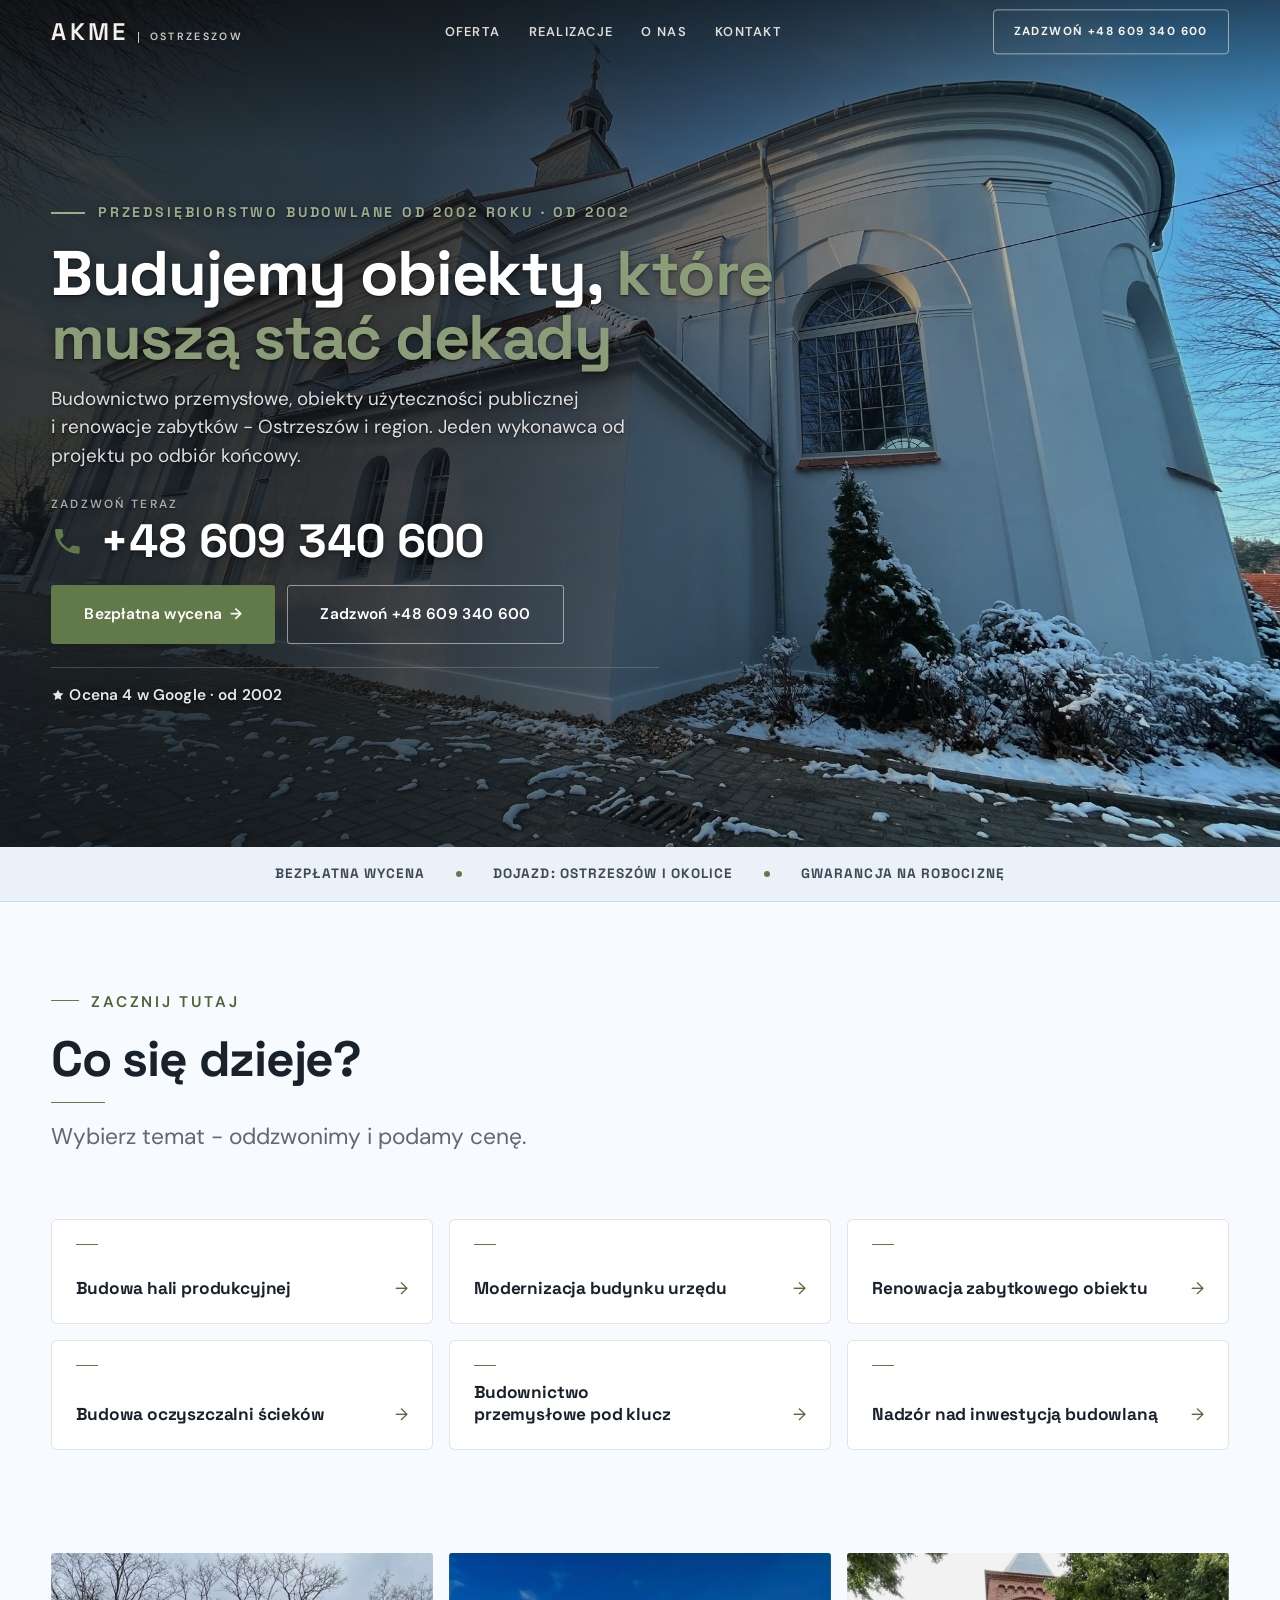
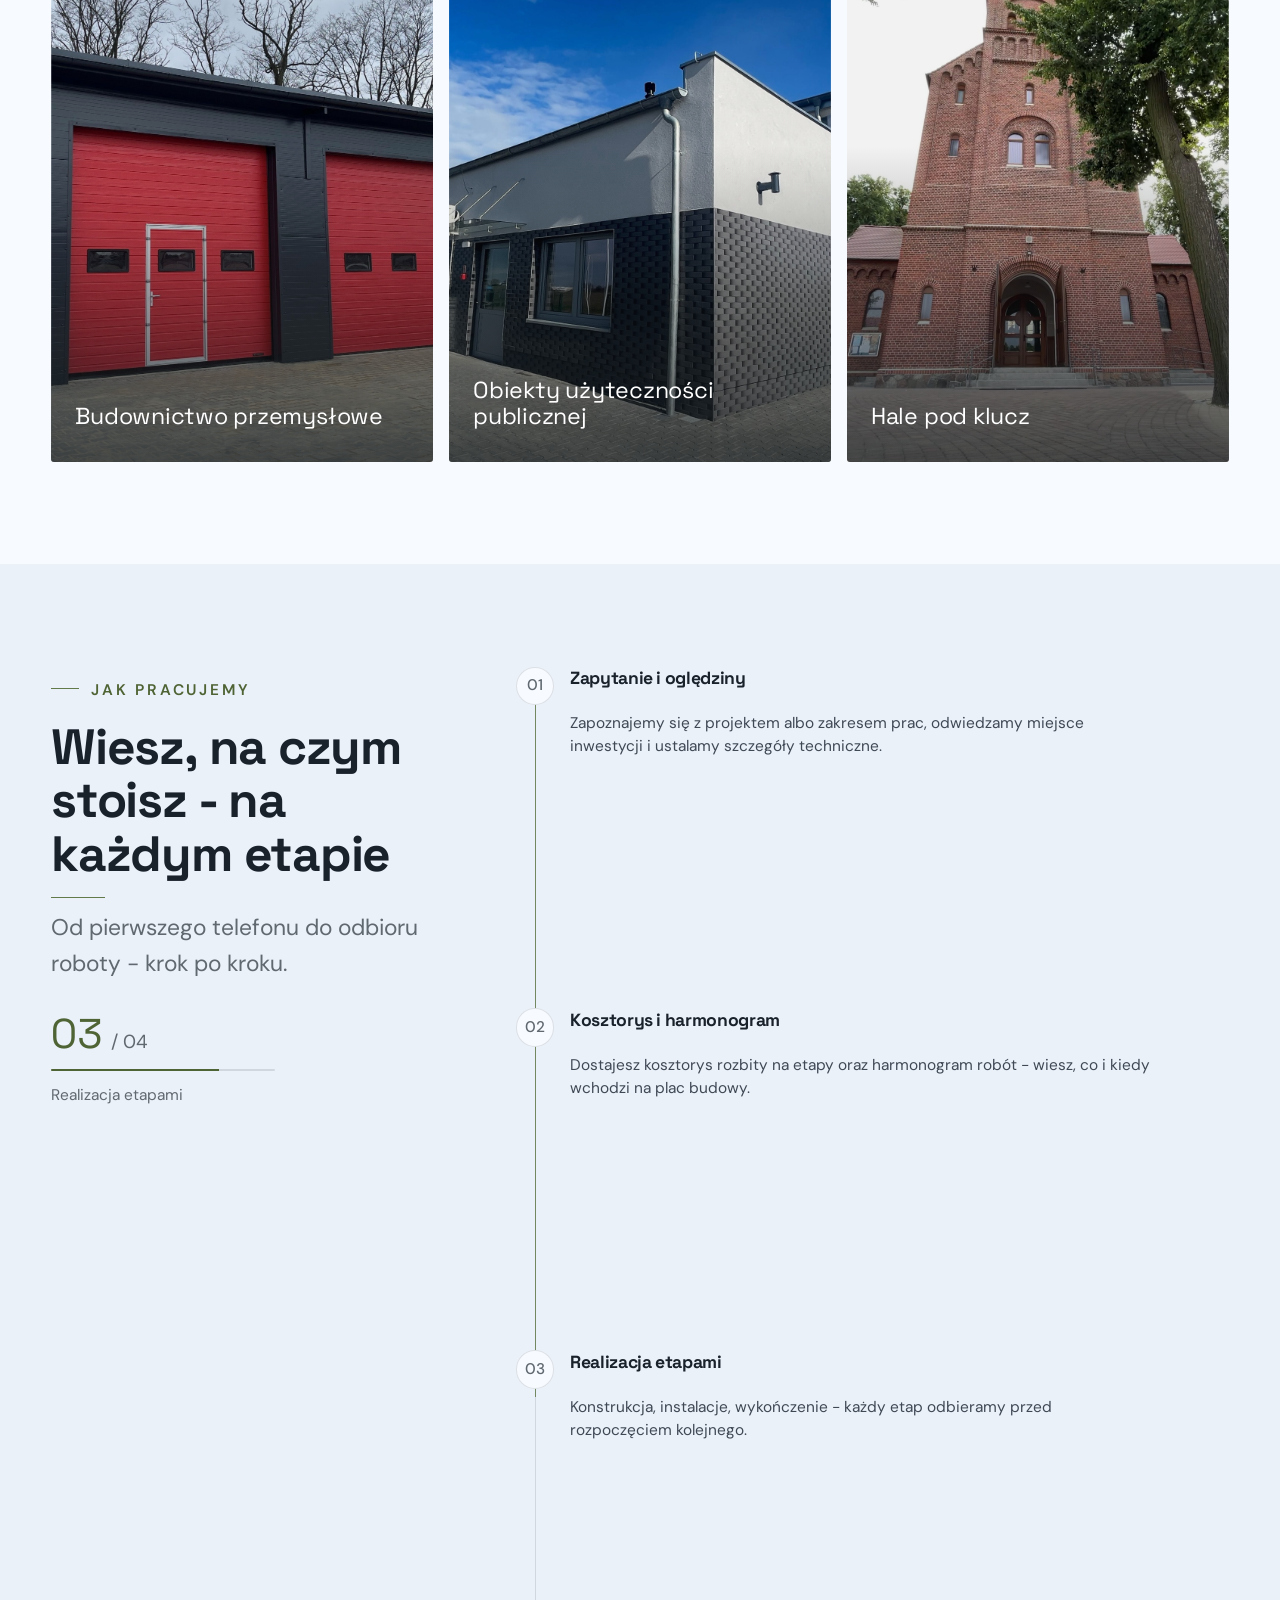
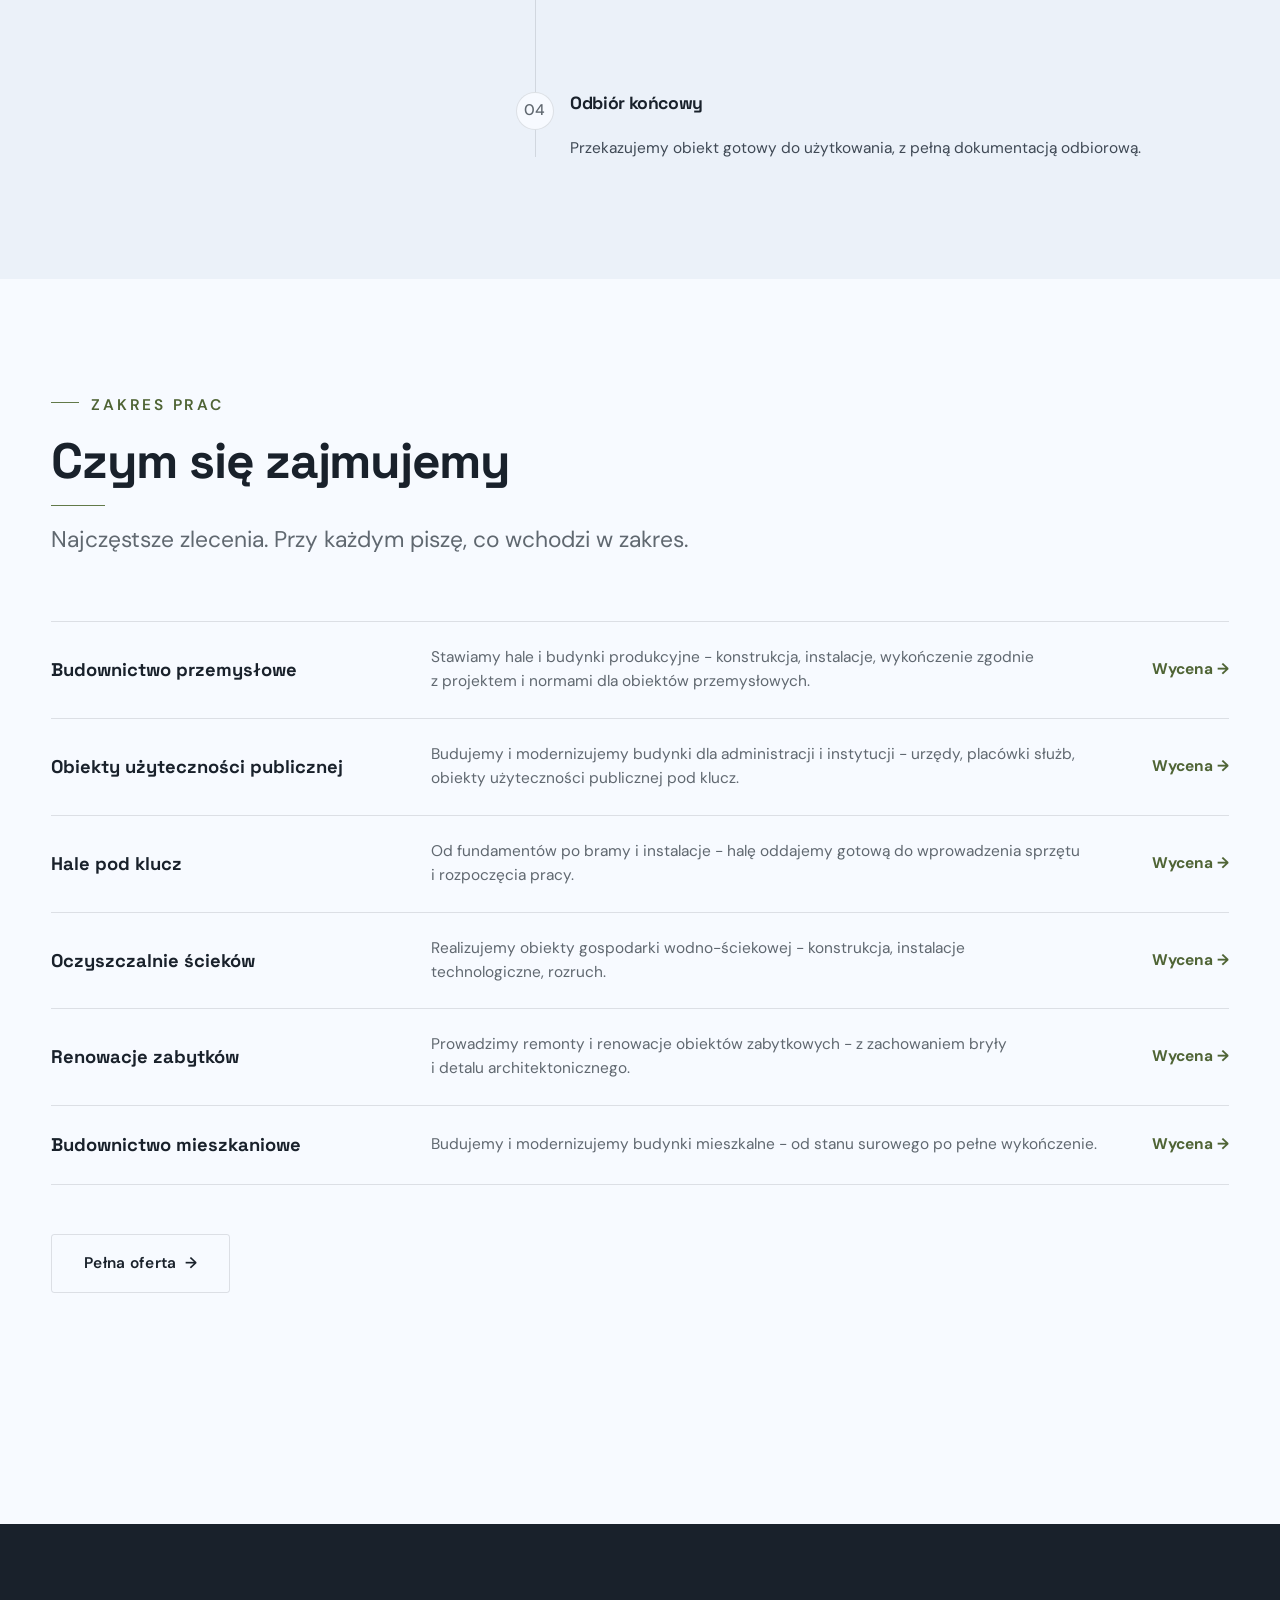
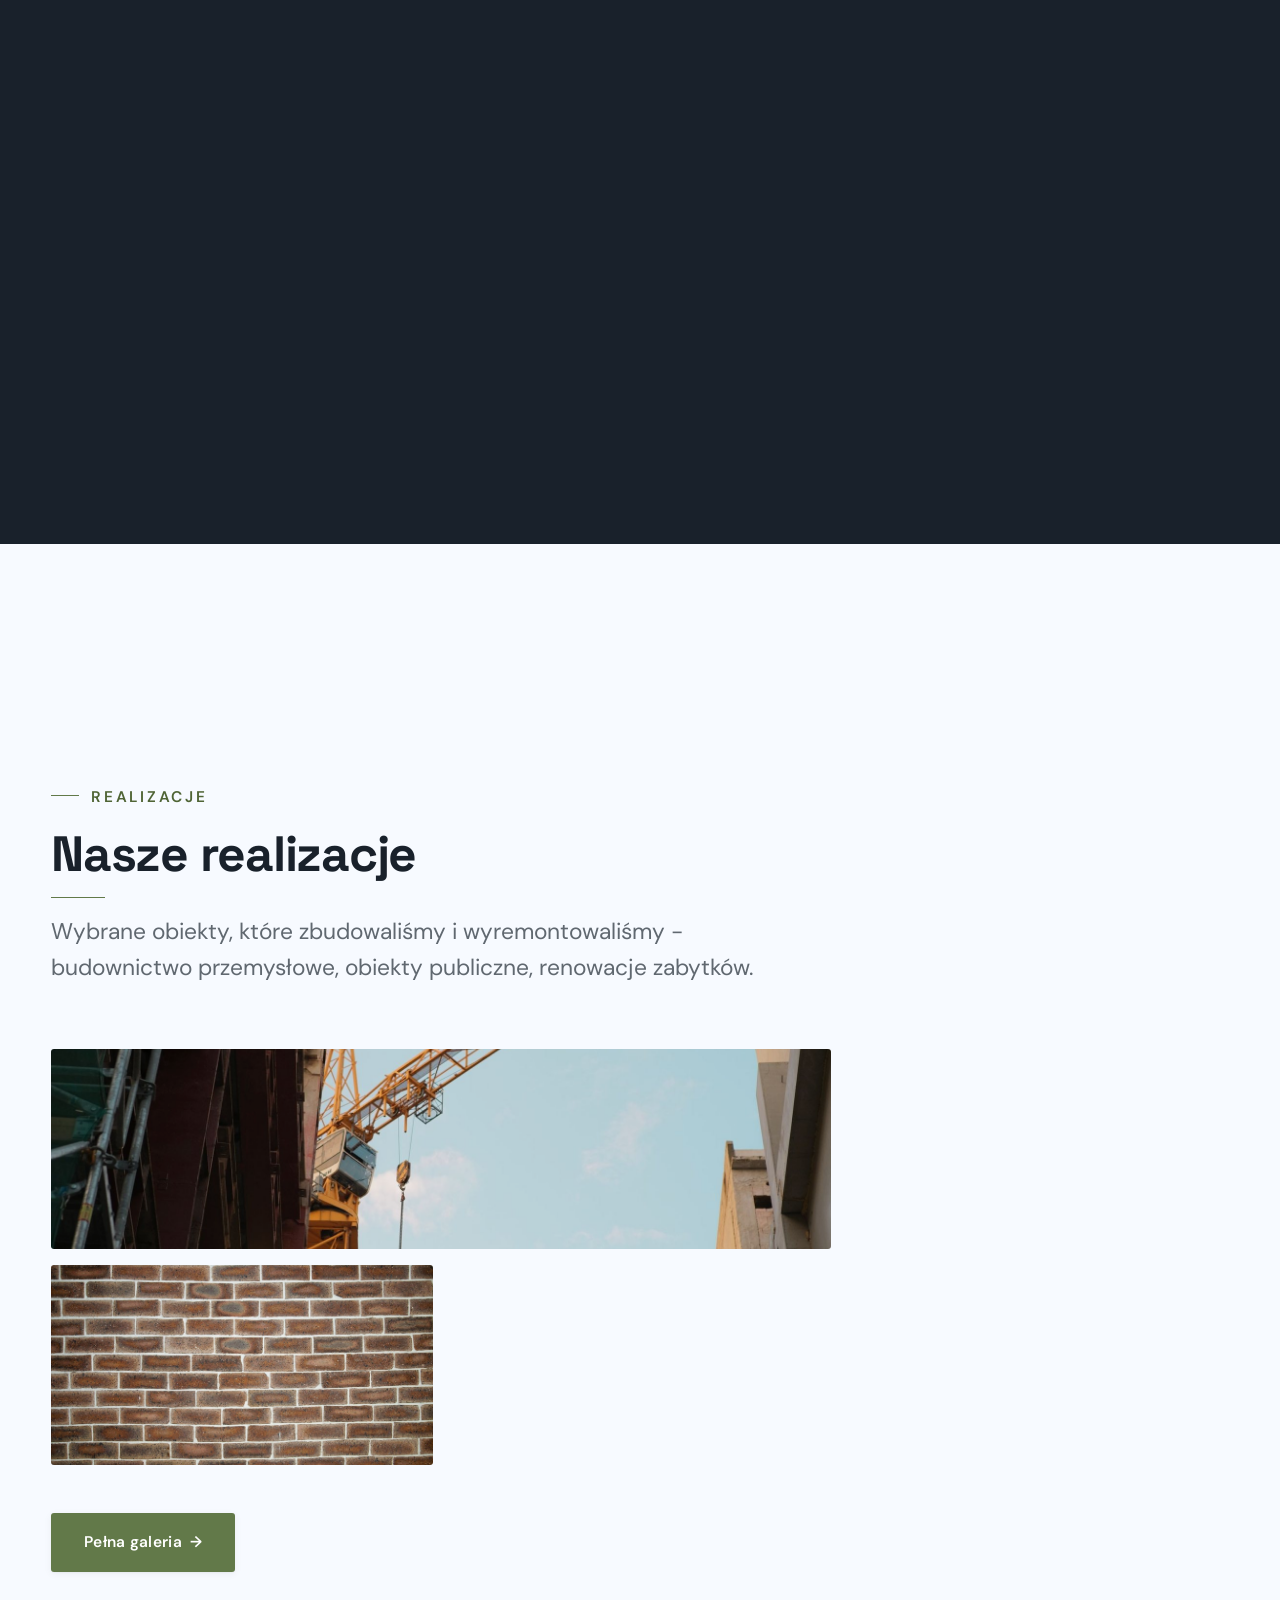
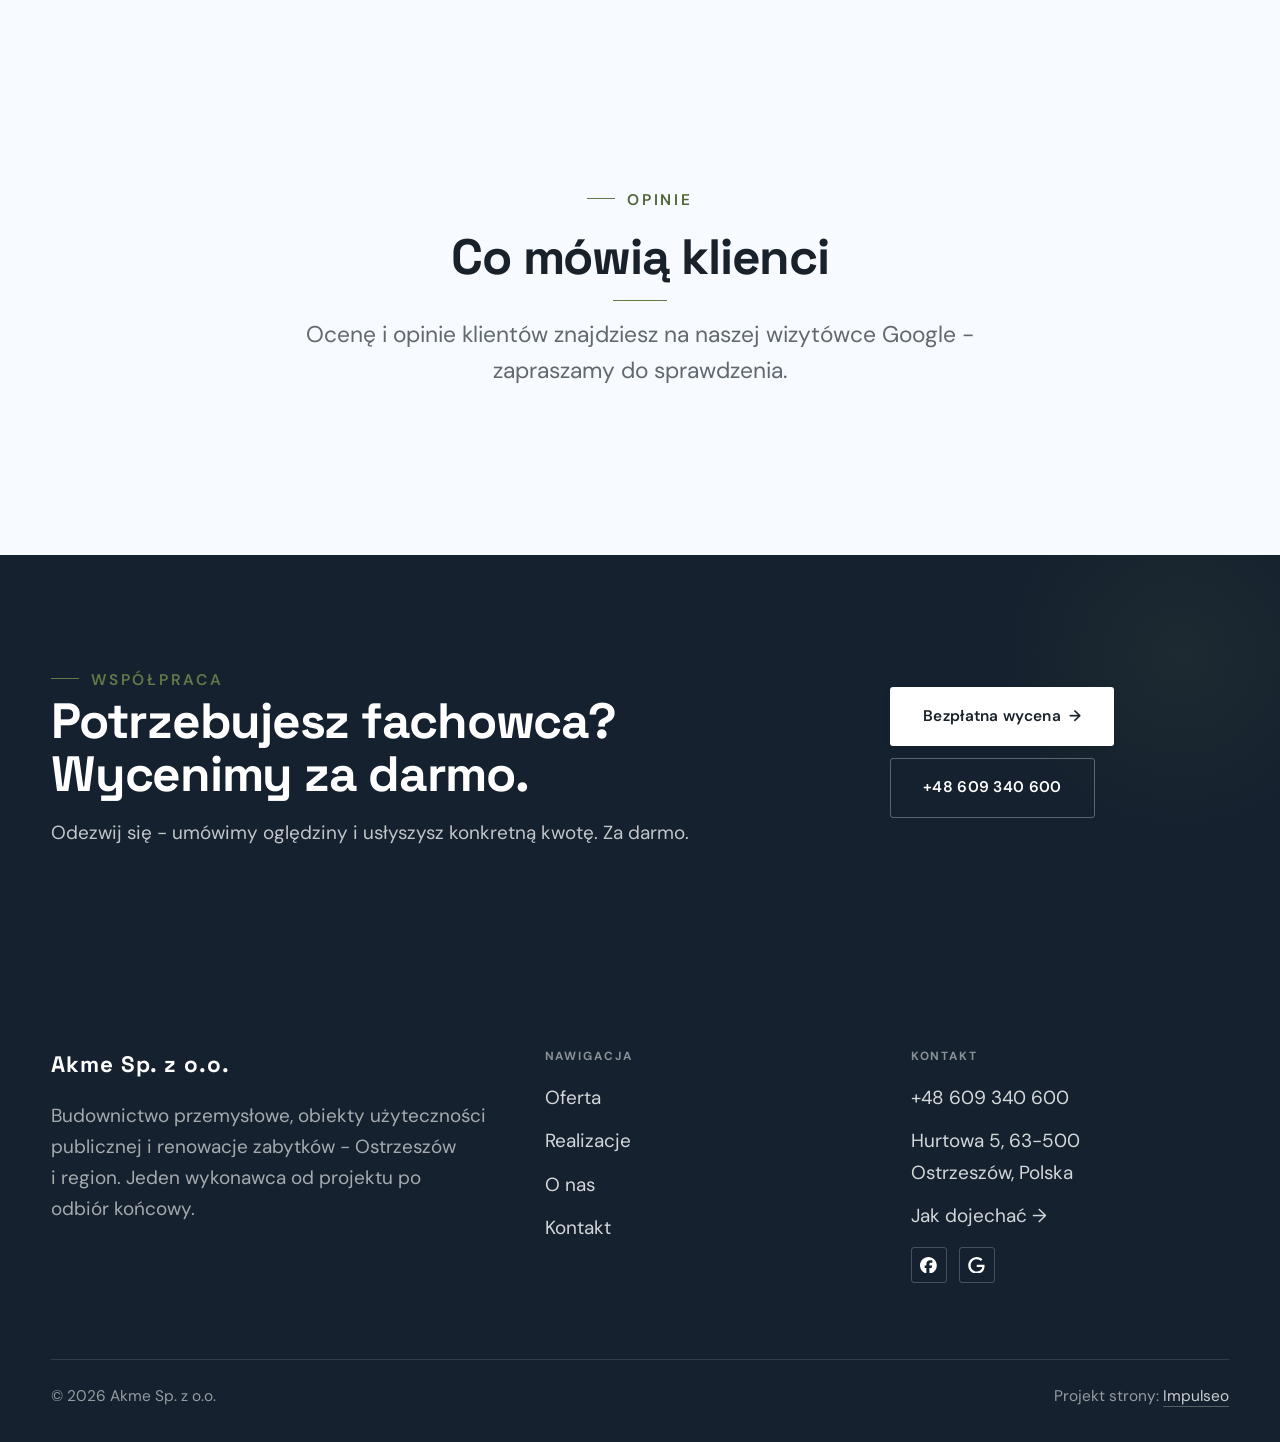
==== commit 3549fbd9: "deploy: znacznik wersji 1bdeb7798cb4" ====
--- a/index.html
+++ b/index.html
@@ -22,6 +22,7 @@
 <link rel="preconnect" href="https://fonts.gstatic.com" crossorigin>
 <link href="https://fonts.googleapis.com/css2?family=Space+Grotesk:wght@500;600;700&family=DM+Sans:opsz,wght@9..40,400;9..40,500;9..40,600&display=swap" rel="stylesheet">
 <link rel="stylesheet" href="assets/styles.css?v=b298bab8">
+<meta name="nb-deploy" content="1bdeb7798cb4">
 </head>
 <body>
 
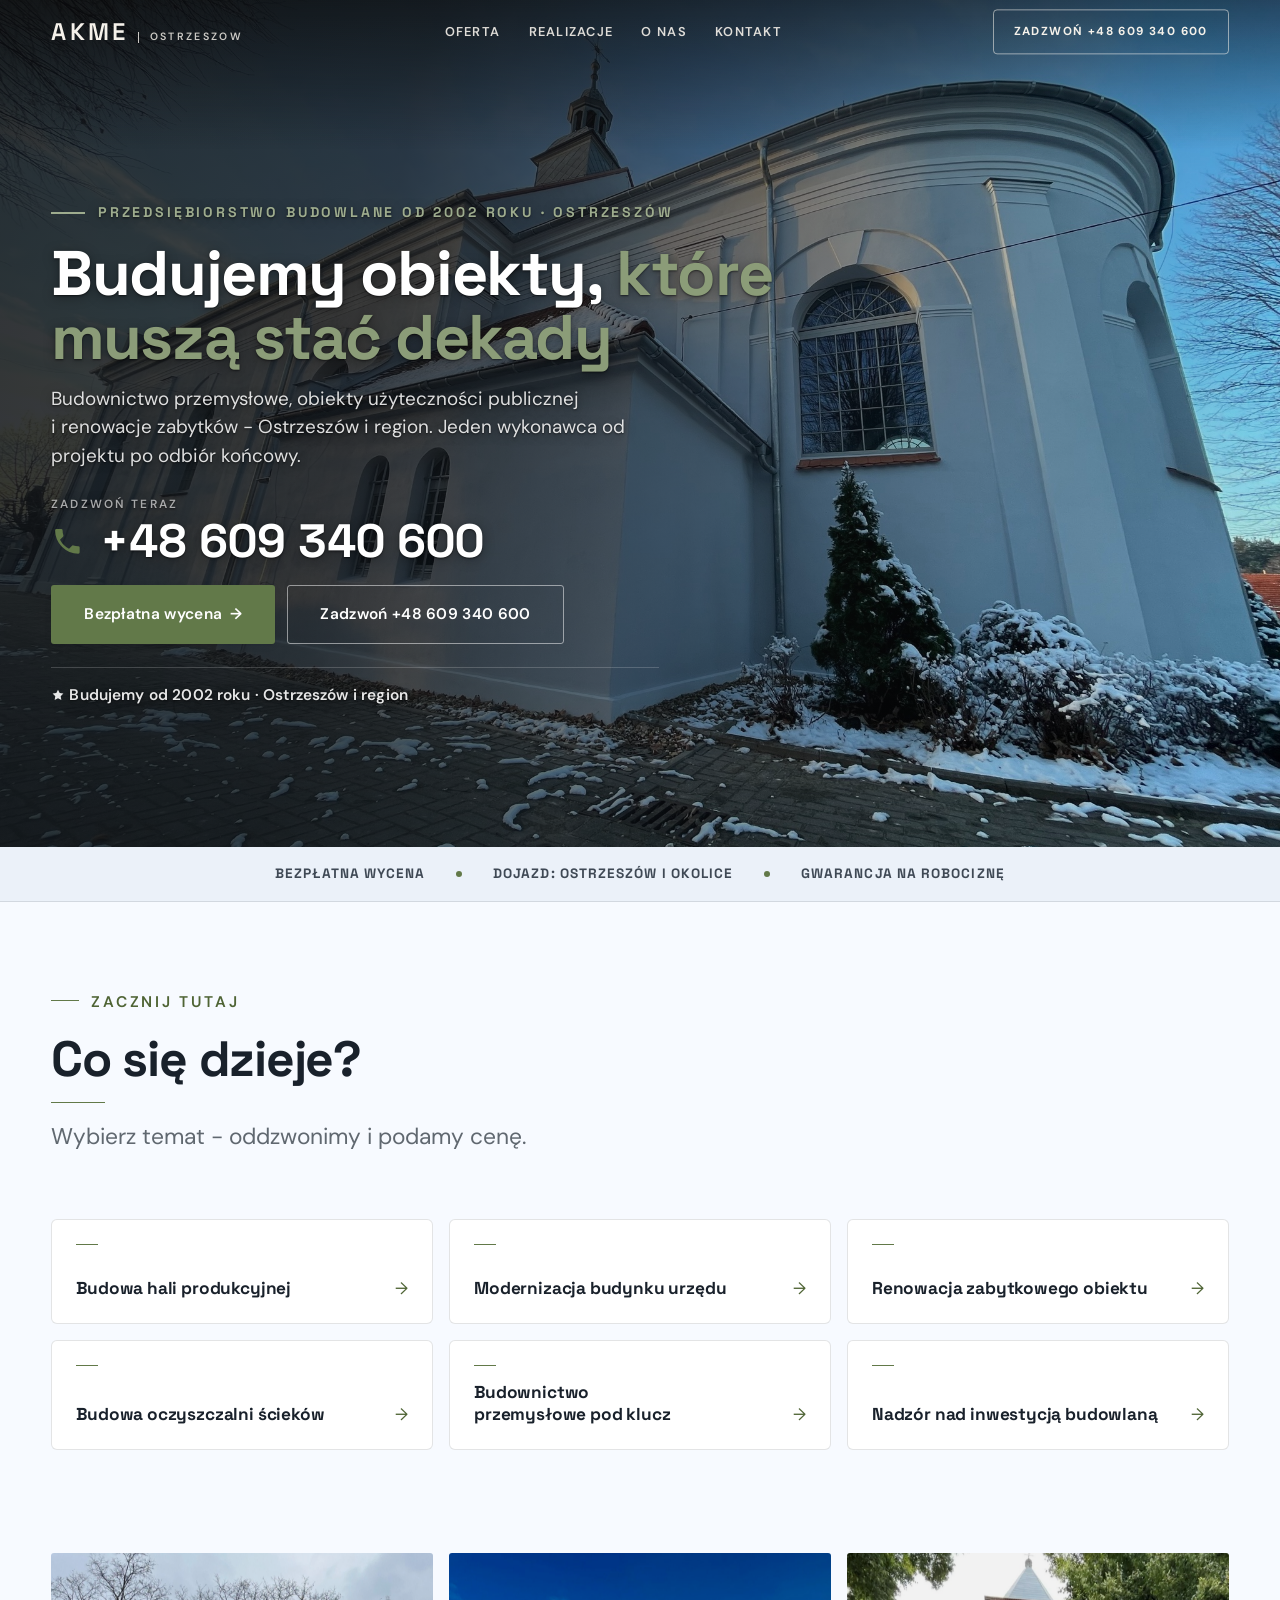
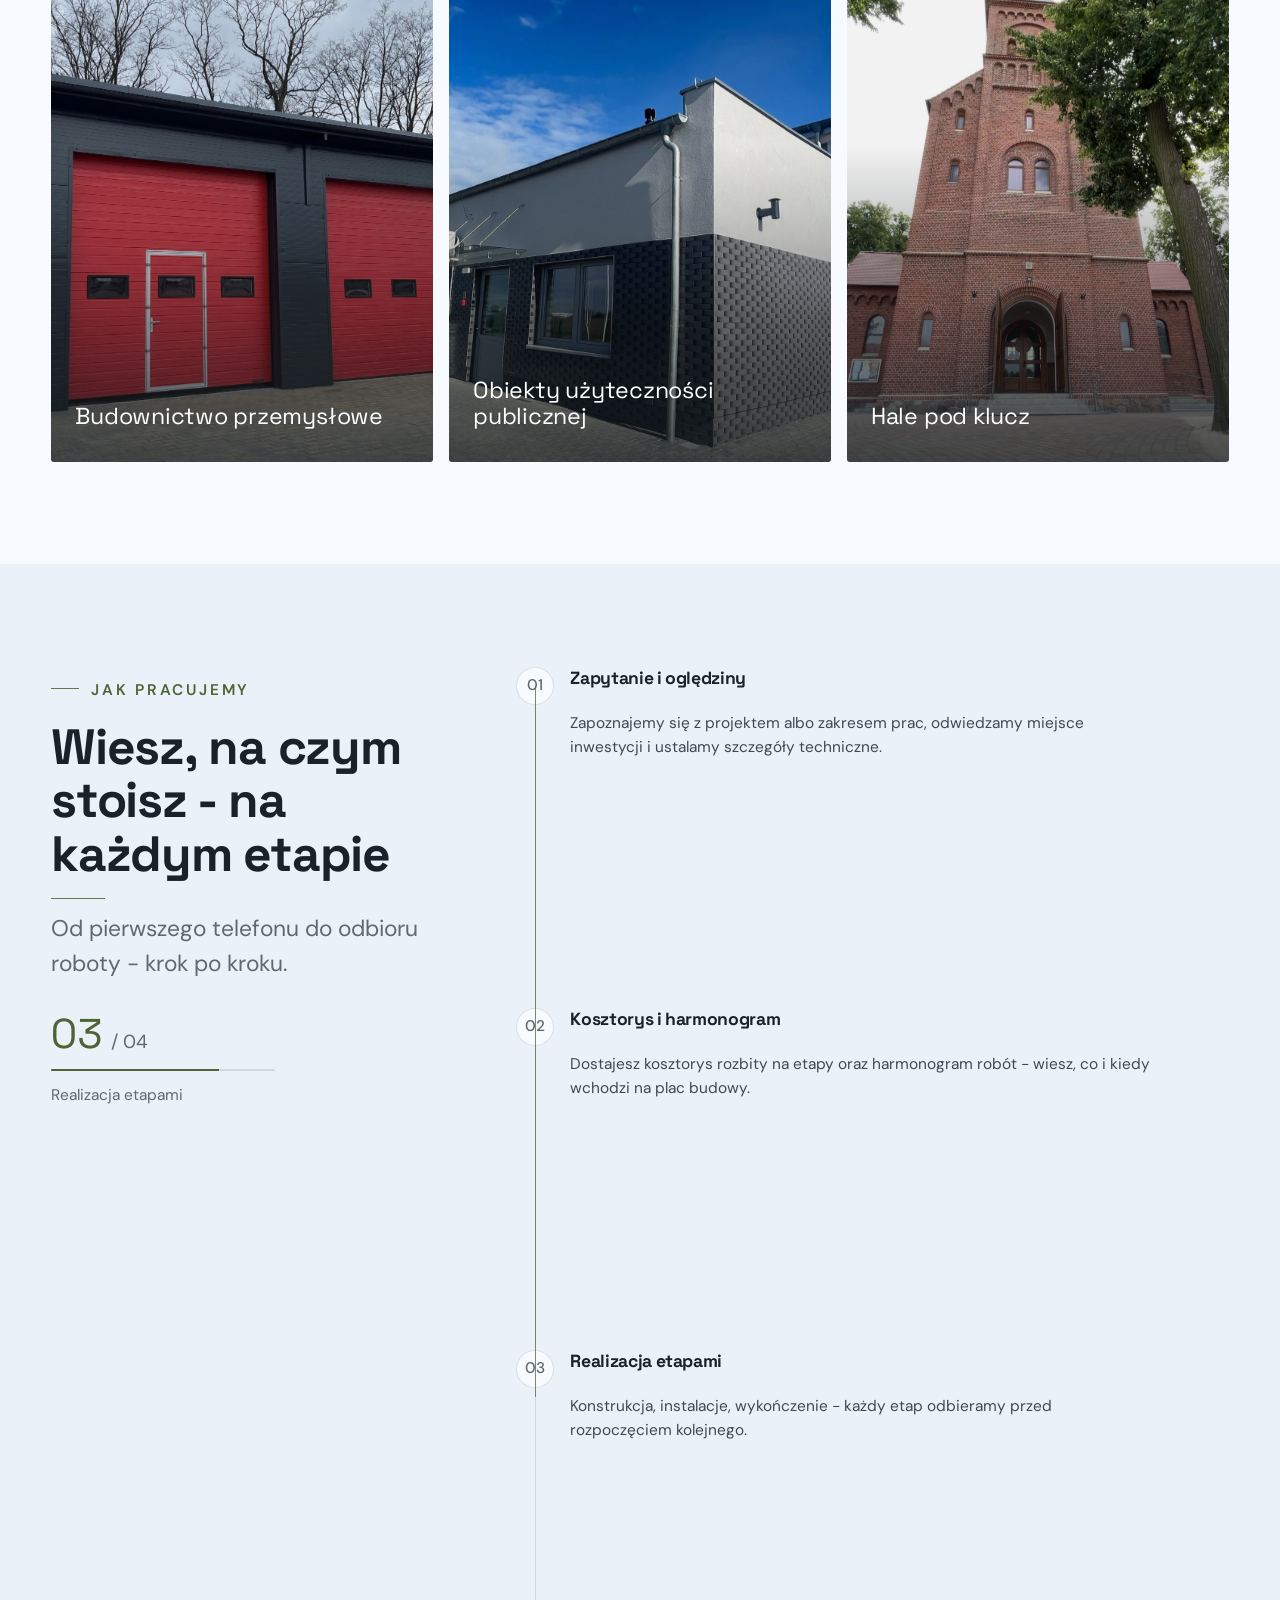
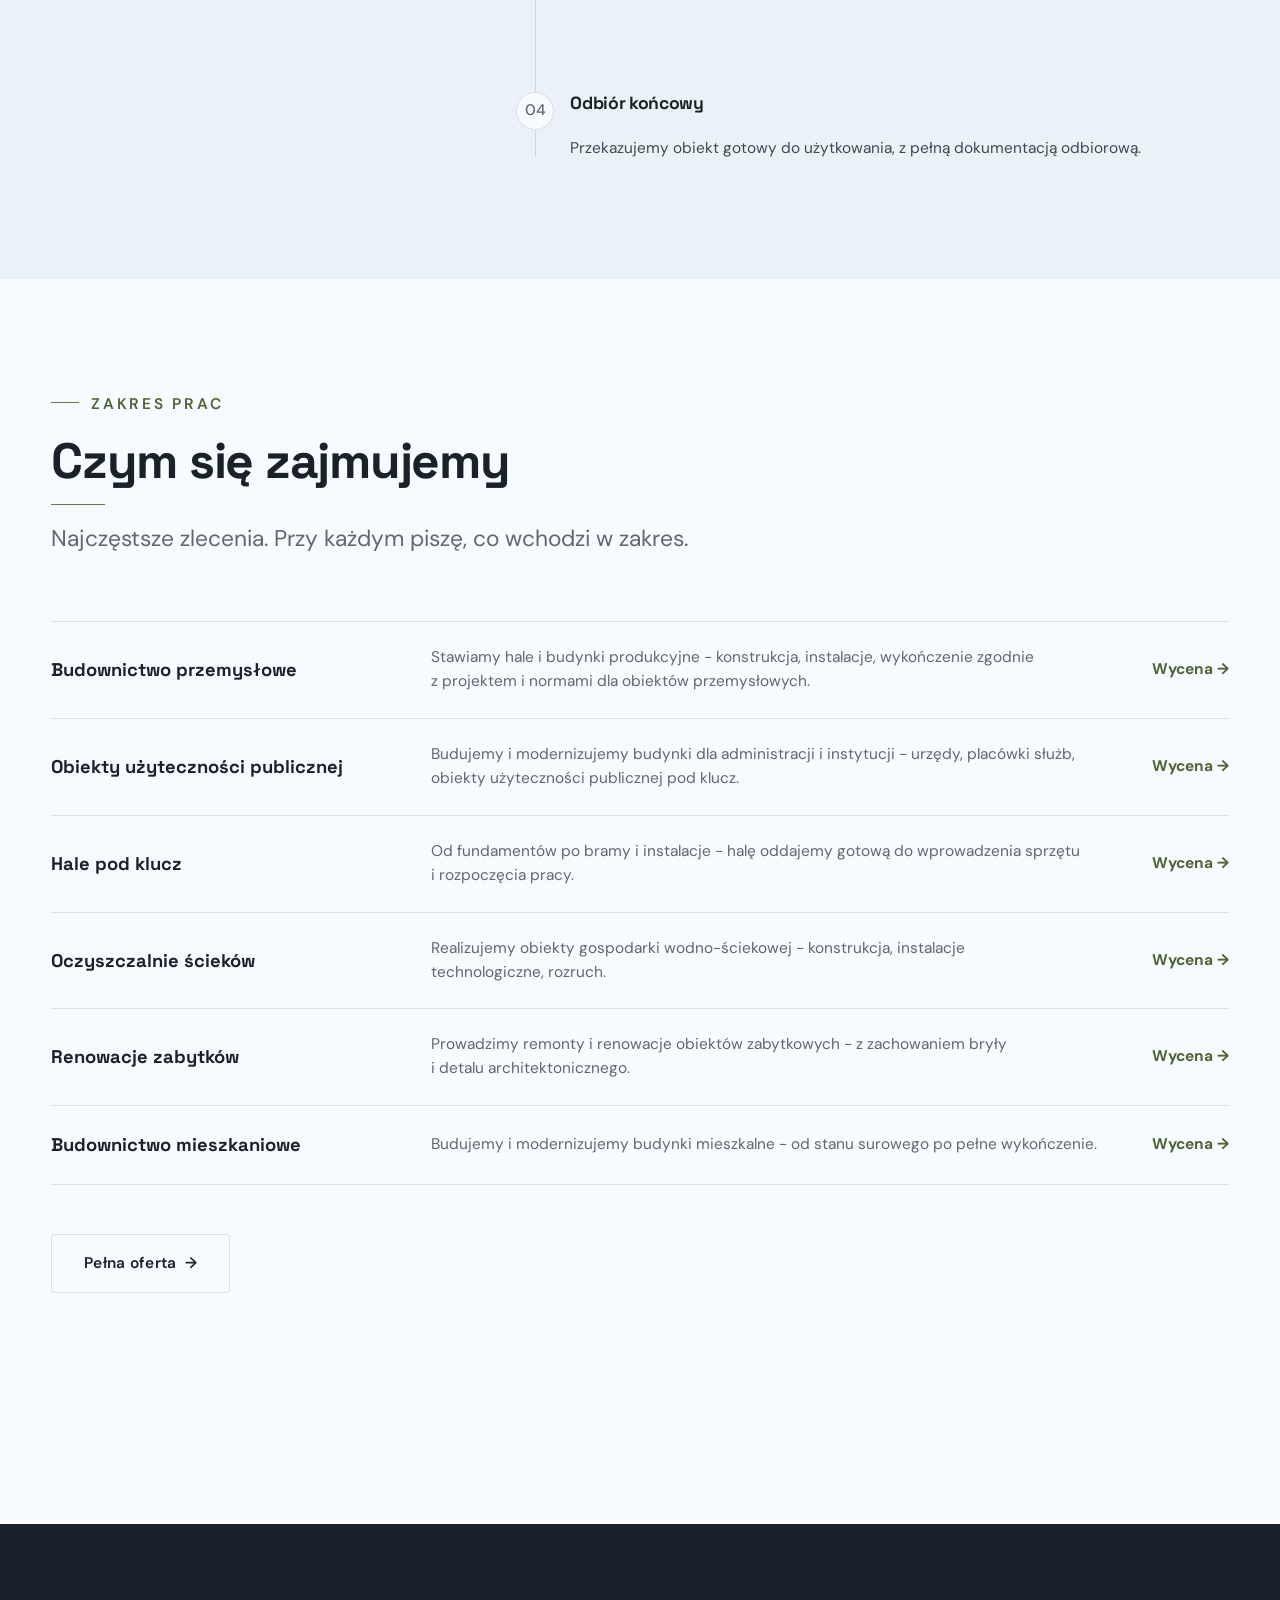
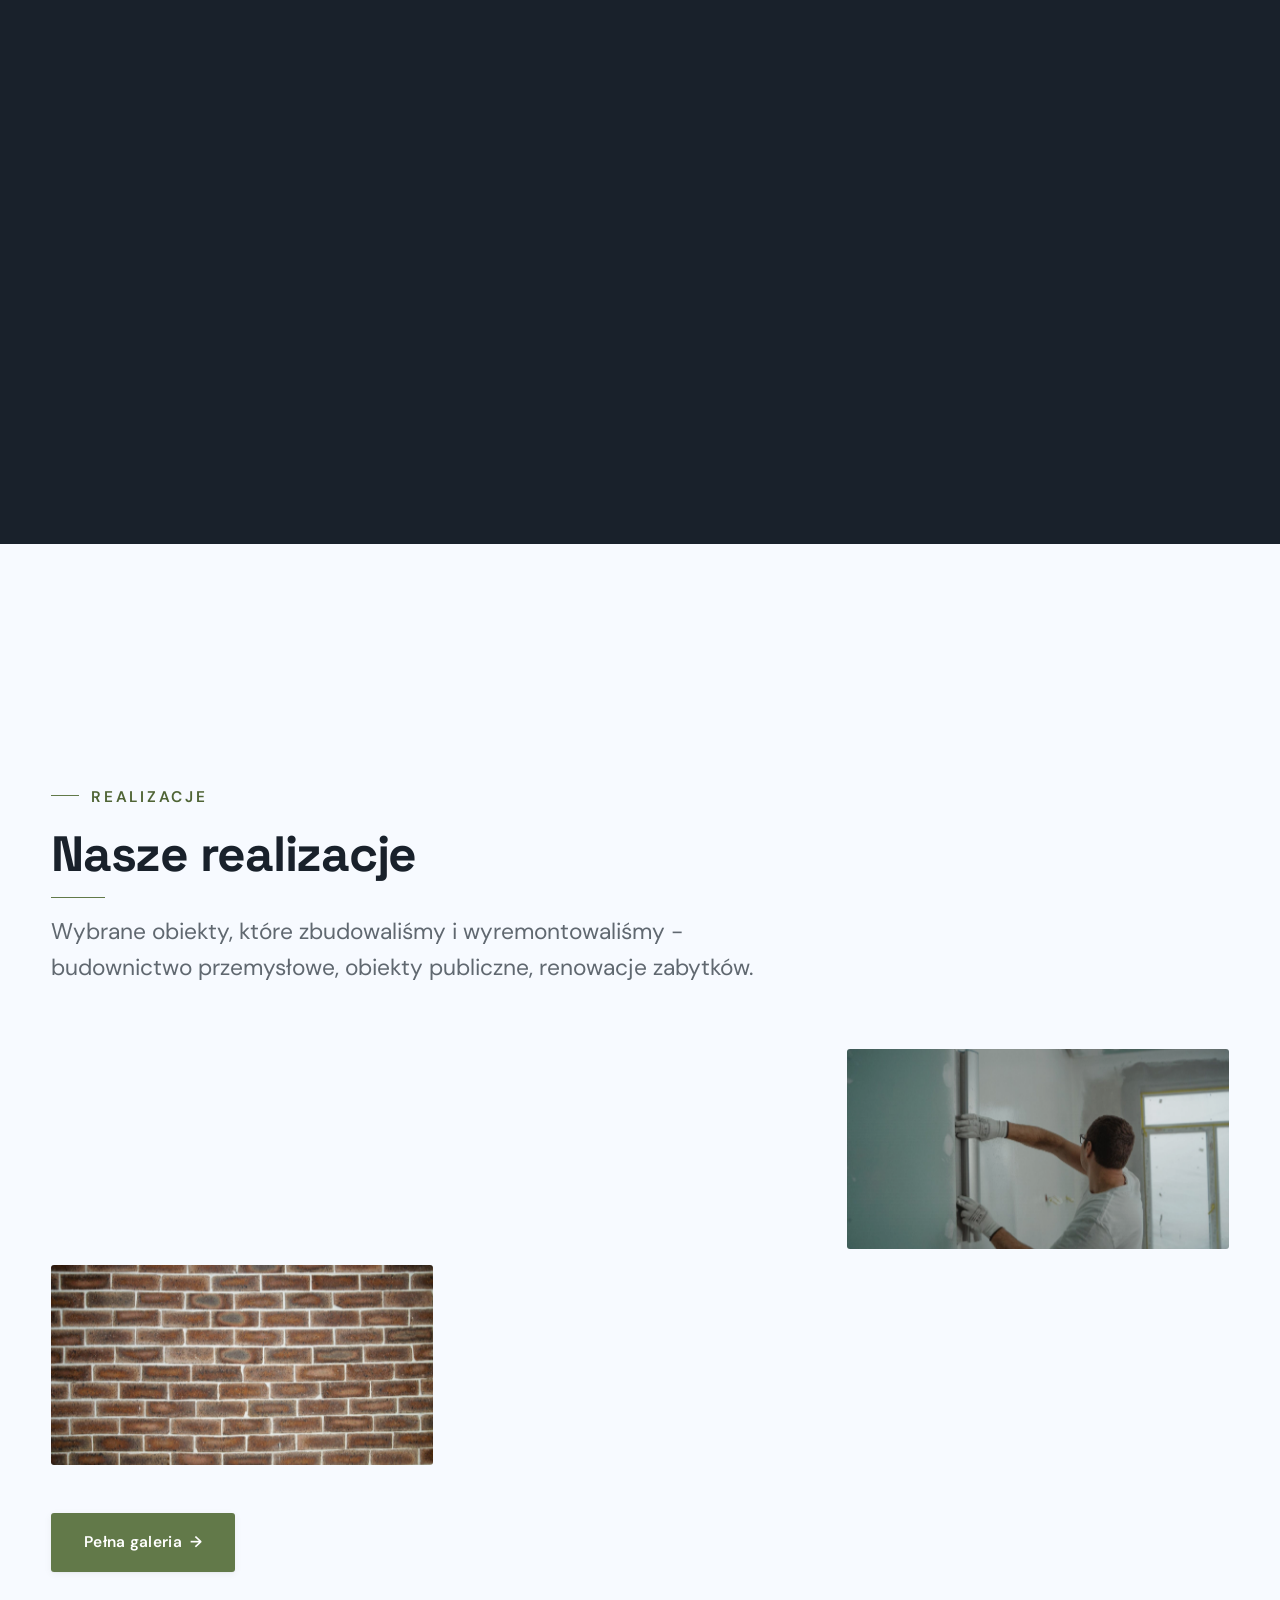
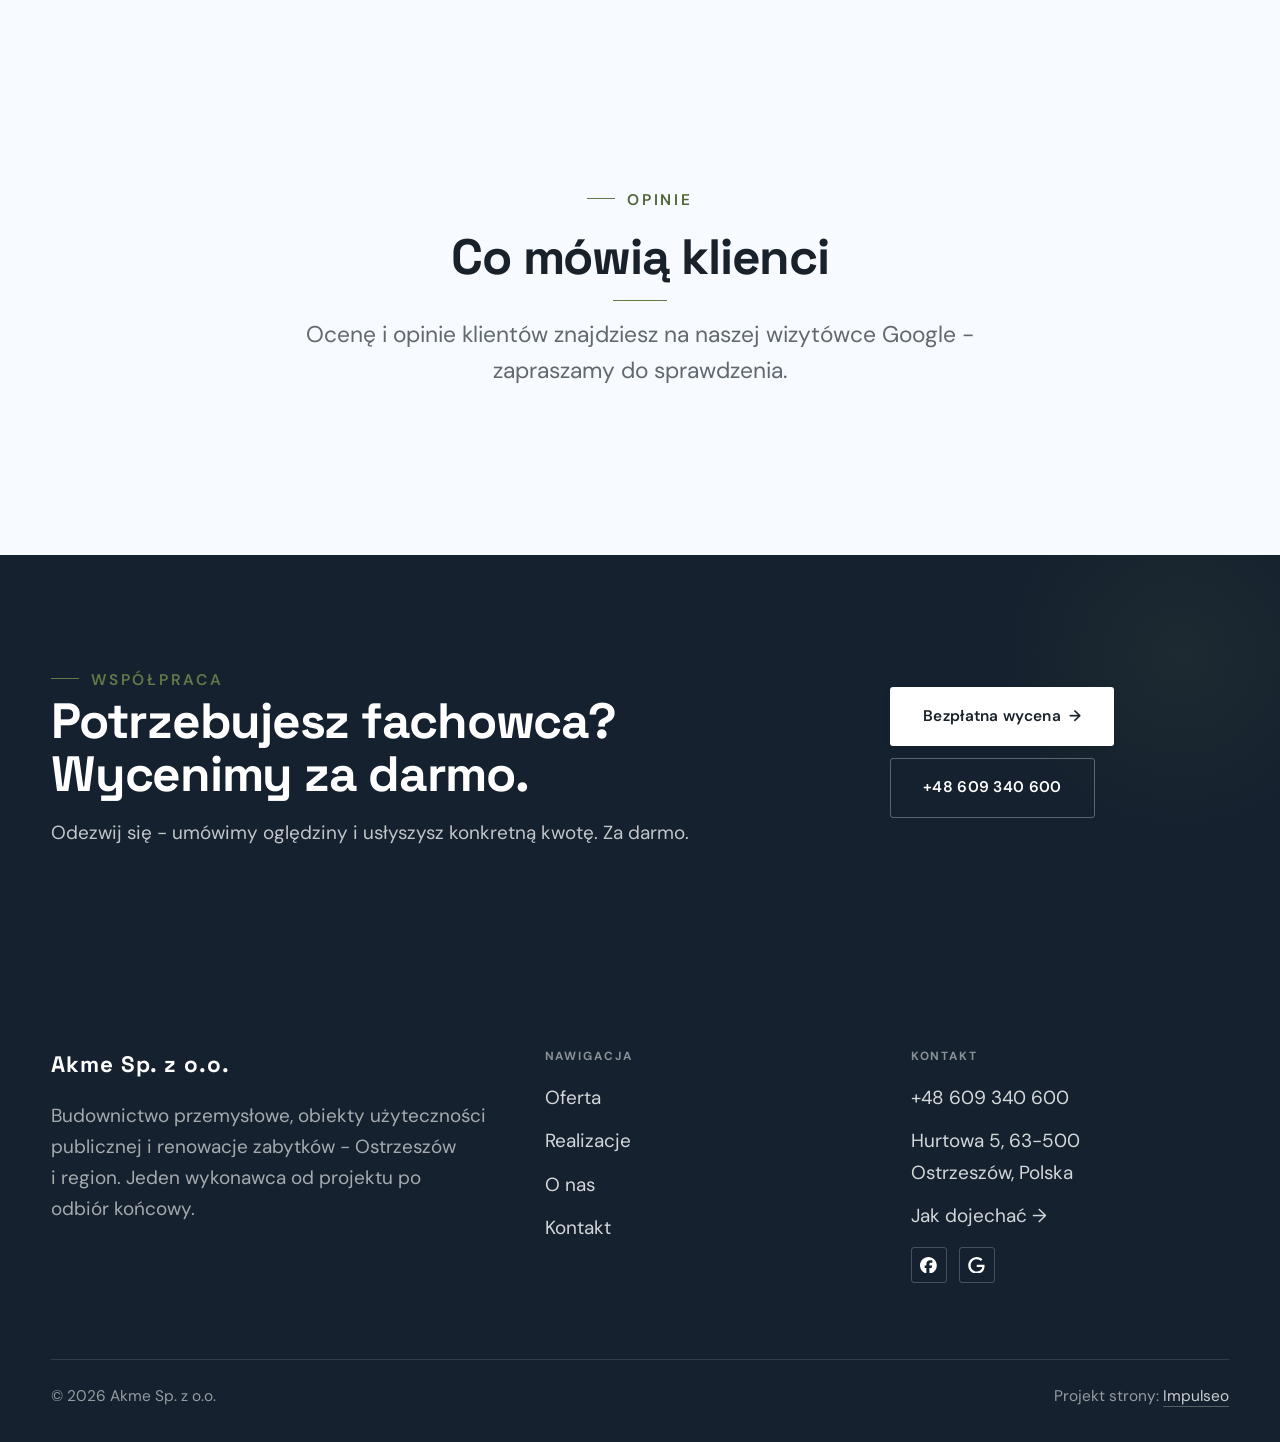
==== commit 3a643e69: "Naprawa podgladu linku i tekstow w hero - canonical/og:url/og:image/JSON-LD wskazywaly na martwy kri" ====
--- a/index.html
+++ b/index.html
@@ -5,19 +5,19 @@
 <meta name="viewport" content="width=device-width, initial-scale=1.0">
 <title>Akme - budownictwo przemysłowe i użyteczności publicznej · Ostrzeszów</title>
 <meta name="description" content="Akme - przedsiębiorstwo budowlane w Ostrzeszowie od 2002 roku. Budownictwo przemysłowe, obiekty użyteczności publicznej, hale pod klucz, oczyszczalnie ścieków, renowacje zabytków.">
-<link rel="canonical" href="https://kris20032.github.io/akme-sp-z-o-o/">
+<link rel="canonical" href="https://impulseo-pl.github.io/akme-sp-z-o-o/">
 <meta name="robots" content="noindex, nofollow">
 <meta property="og:type" content="website">
 <meta property="og:locale" content="pl_PL">
 <meta property="og:site_name" content="Akme">
 <meta property="og:title" content="Akme - budownictwo przemysłowe i użyteczności publicznej · Ostrzeszów">
 <meta property="og:description" content="Akme - przedsiębiorstwo budowlane w Ostrzeszowie od 2002 roku. Budownictwo przemysłowe, obiekty użyteczności publicznej, hale pod klucz, oczyszczalnie ścieków, renowacje zabytków.">
-<meta property="og:url" content="https://kris20032.github.io/akme-sp-z-o-o/">
-<meta property="og:image" content="https://kris20032.github.io/akme-sp-z-o-o/img/og.jpg">
+<meta property="og:url" content="https://impulseo-pl.github.io/akme-sp-z-o-o/">
+<meta property="og:image" content="https://impulseo-pl.github.io/akme-sp-z-o-o/img/og.jpg">
 <meta property="og:image:width" content="1200">
 <meta property="og:image:height" content="630">
 <meta name="twitter:card" content="summary_large_image">
-<script type="application/ld+json">{"@context": "https://schema.org", "@type": "LocalBusiness", "name": "Akme", "url": "https://kris20032.github.io/akme-sp-z-o-o/", "telephone": "+48609340600", "image": "https://kris20032.github.io/akme-sp-z-o-o/img/og.jpg", "areaServed": "Ostrzeszów", "sameAs": ["https://maps.google.com/?cid=17194623291749790826&g_mp=Cidnb29nbGUubWFwcy5wbGFjZXMudjEuUGxhY2VzLlNlYXJjaFRleHQQAhgEIAA", "https://www.facebook.com/p/AKME-Sp%C3%B3%C5%82ka-z-oo-100067006544255/"]}</script>
+<script type="application/ld+json">{"@context": "https://schema.org", "@type": "LocalBusiness", "name": "Akme", "url": "https://impulseo-pl.github.io/akme-sp-z-o-o/", "telephone": "+48609340600", "image": "https://impulseo-pl.github.io/akme-sp-z-o-o/img/og.jpg", "areaServed": "Ostrzeszów", "sameAs": ["https://maps.google.com/?cid=17194623291749790826&g_mp=Cidnb29nbGUubWFwcy5wbGFjZXMudjEuUGxhY2VzLlNlYXJjaFRleHQQAhgEIAA", "https://www.facebook.com/p/AKME-Sp%C3%B3%C5%82ka-z-oo-100067006544255/"]}</script>
 <link rel="preconnect" href="https://fonts.googleapis.com">
 <link rel="preconnect" href="https://fonts.gstatic.com" crossorigin>
 <link href="https://fonts.googleapis.com/css2?family=Space+Grotesk:wght@500;600;700&family=DM+Sans:opsz,wght@9..40,400;9..40,500;9..40,600&display=swap" rel="stylesheet">
@@ -45,7 +45,7 @@
   <img class="hf-photo" src="img/hero.jpg" fetchpriority="high" alt="Akme" width="2048" height="1536">
   <div class="hf-panel">
     <div class="hf-inner">
-      <span class="hf-kicker">Przedsiębiorstwo budowlane od 2002 roku · od 2002</span>
+      <span class="hf-kicker">Przedsiębiorstwo budowlane od 2002 roku · Ostrzeszów</span>
       <h1 class="hf-title">Budujemy obiekty, <em>które muszą stać dekady</em></h1>
       <p class="hf-lead">Budownictwo przemysłowe, obiekty użyteczności publicznej i renowacje zabytków - Ostrzeszów i region. Jeden wykonawca od projektu po odbiór końcowy.</p>
       <a class="hf-phone" href="tel:+48609340600"><span class="hf-phone-lab">Zadzwoń teraz</span><span class="hf-phone-num"><svg class="ico-tel" width="16" height="16" viewBox="0 0 24 24" fill="none" aria-hidden="true"><path d="M6.6 10.8a15.5 15.5 0 0 0 6.6 6.6l2.2-2.2a1 1 0 0 1 1-.24 11.4 11.4 0 0 0 3.6.58 1 1 0 0 1 1 1V20a1 1 0 0 1-1 1A17 17 0 0 1 3 4a1 1 0 0 1 1-1h3.5a1 1 0 0 1 1 1c0 1.25.2 2.46.58 3.6a1 1 0 0 1-.25 1l-2.23 2.2Z" fill="currentColor"/></svg> +48 609 340 600</span></a>
@@ -53,7 +53,7 @@
         <a href="kontakt.html" class="btn btn-accent">Bezpłatna wycena <span class="arr">→</span></a>
         <a href="tel:+48609340600" class="btn btn-ghost hf-ghost">Zadzwoń +48 609 340 600</a>
       </div>
-      <div class="hf-trust"><svg class="ico-star" width="14" height="14" viewBox="0 0 24 24" style="vertical-align:-2px" aria-hidden="true"><path d="M12 2.8l2.85 5.8 6.4.93-4.63 4.5 1.1 6.37L12 17.4l-5.72 3 1.1-6.37-4.63-4.5 6.4-.93L12 2.8Z" fill="currentColor"/></svg> Ocena 4 w Google · od 2002</div>
+      <div class="hf-trust"><svg class="ico-star" width="14" height="14" viewBox="0 0 24 24" style="vertical-align:-2px" aria-hidden="true"><path d="M12 2.8l2.85 5.8 6.4.93-4.63 4.5 1.1 6.37L12 17.4l-5.72 3 1.1-6.37-4.63-4.5 6.4-.93L12 2.8Z" fill="currentColor"/></svg> Budujemy od 2002 roku · Ostrzeszów i region</div>
     </div>
   </div>
 </section>
